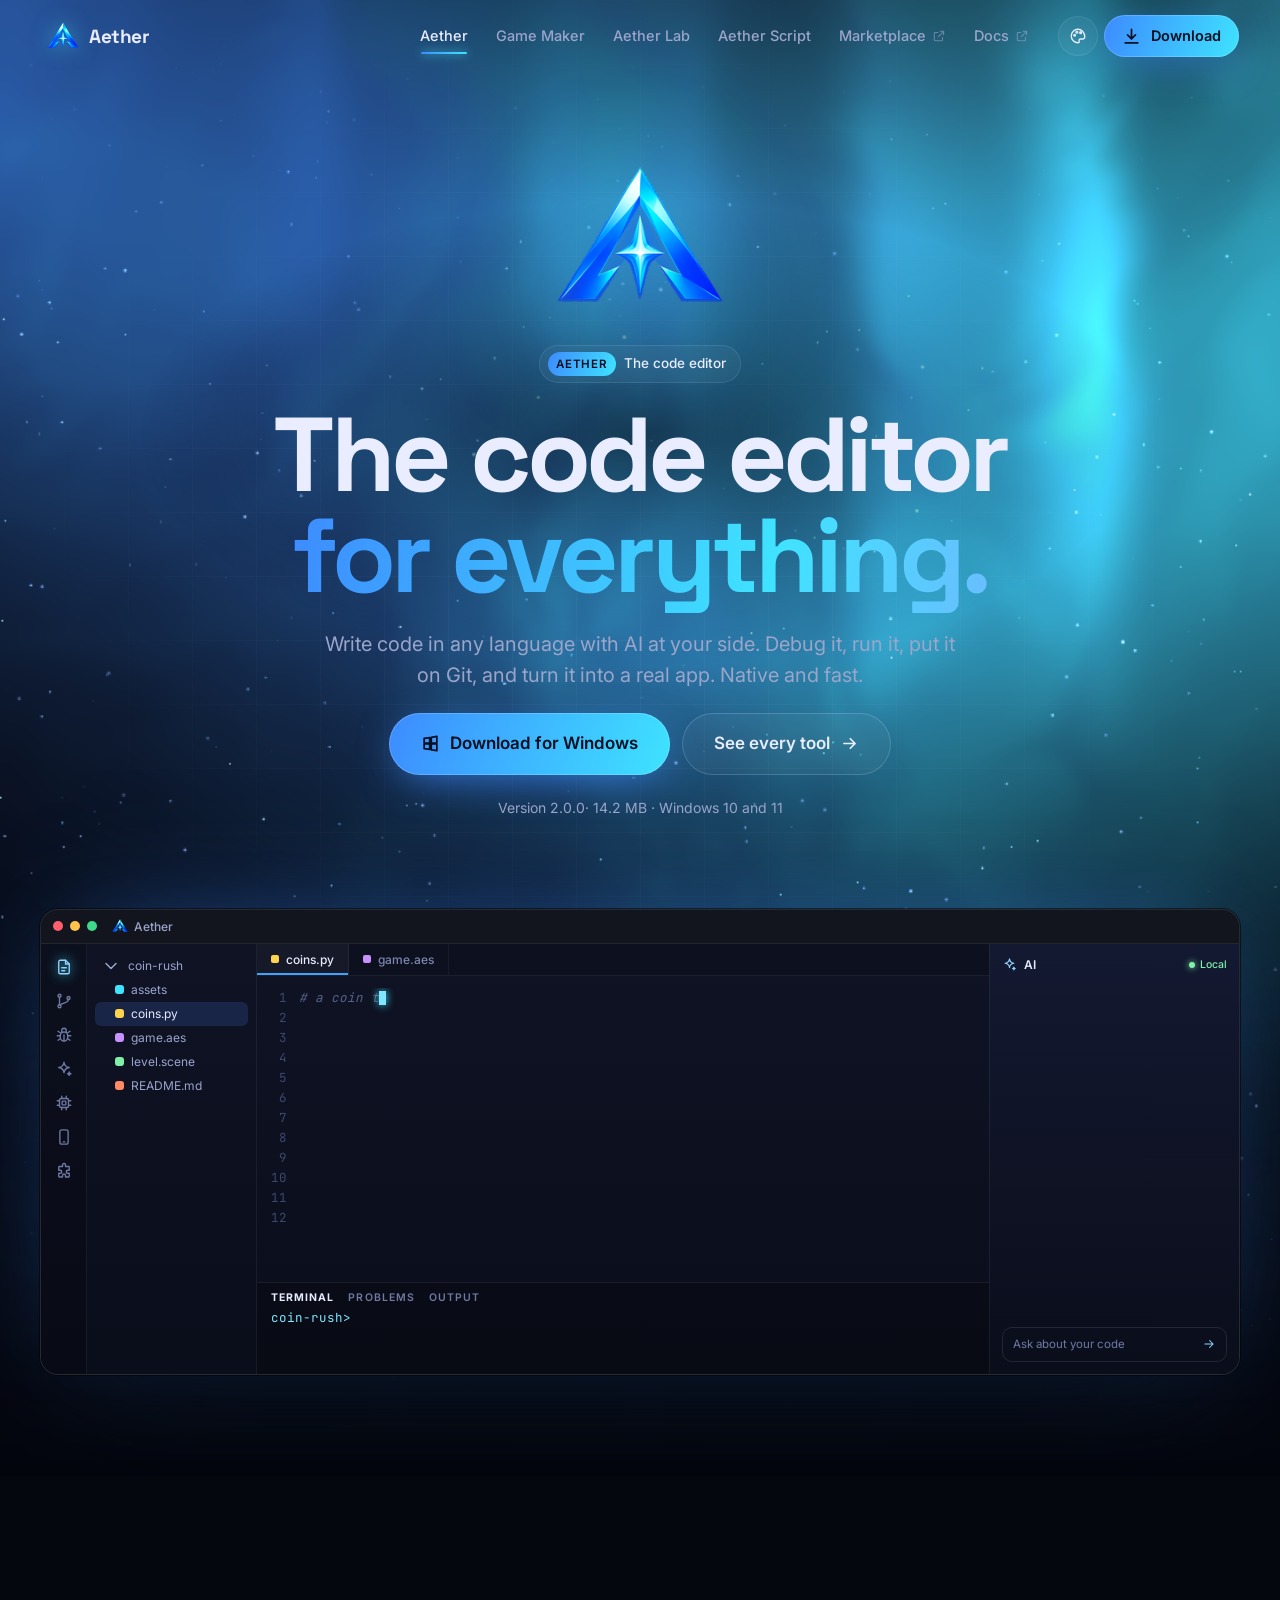
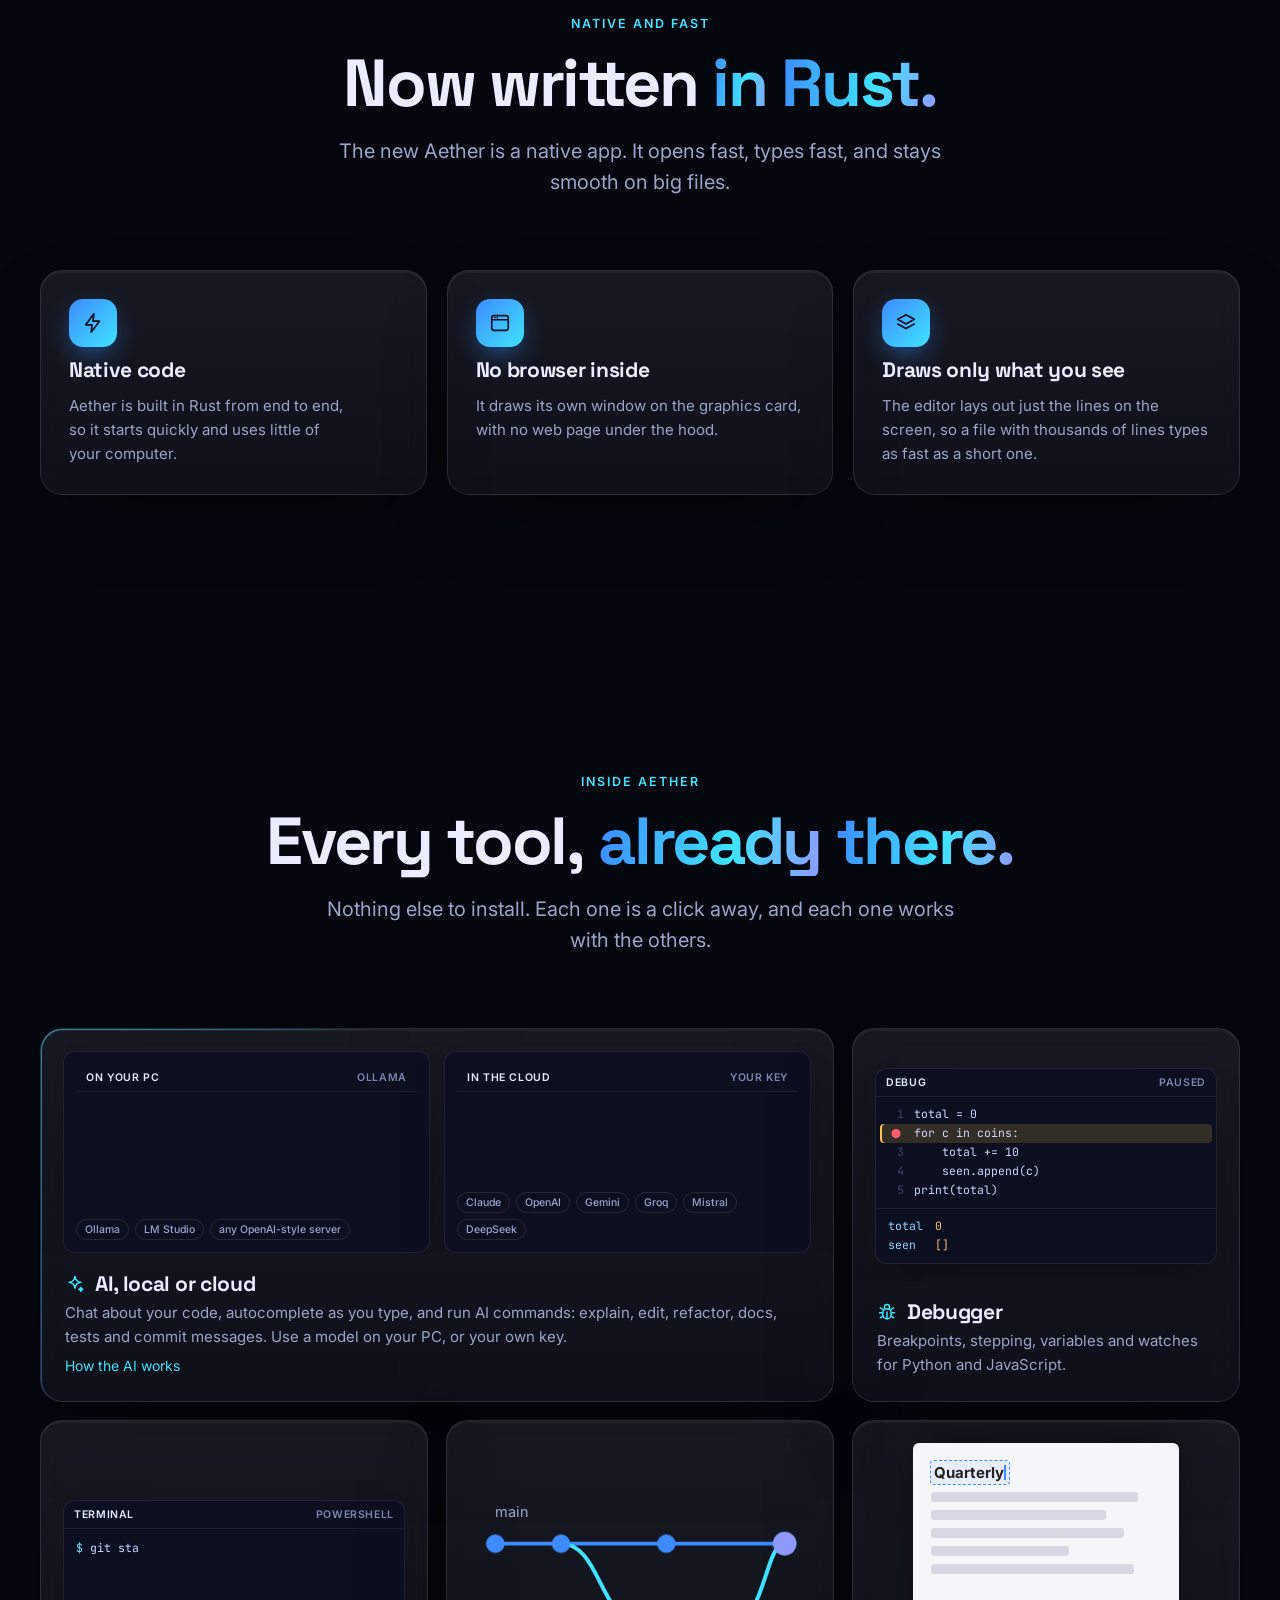
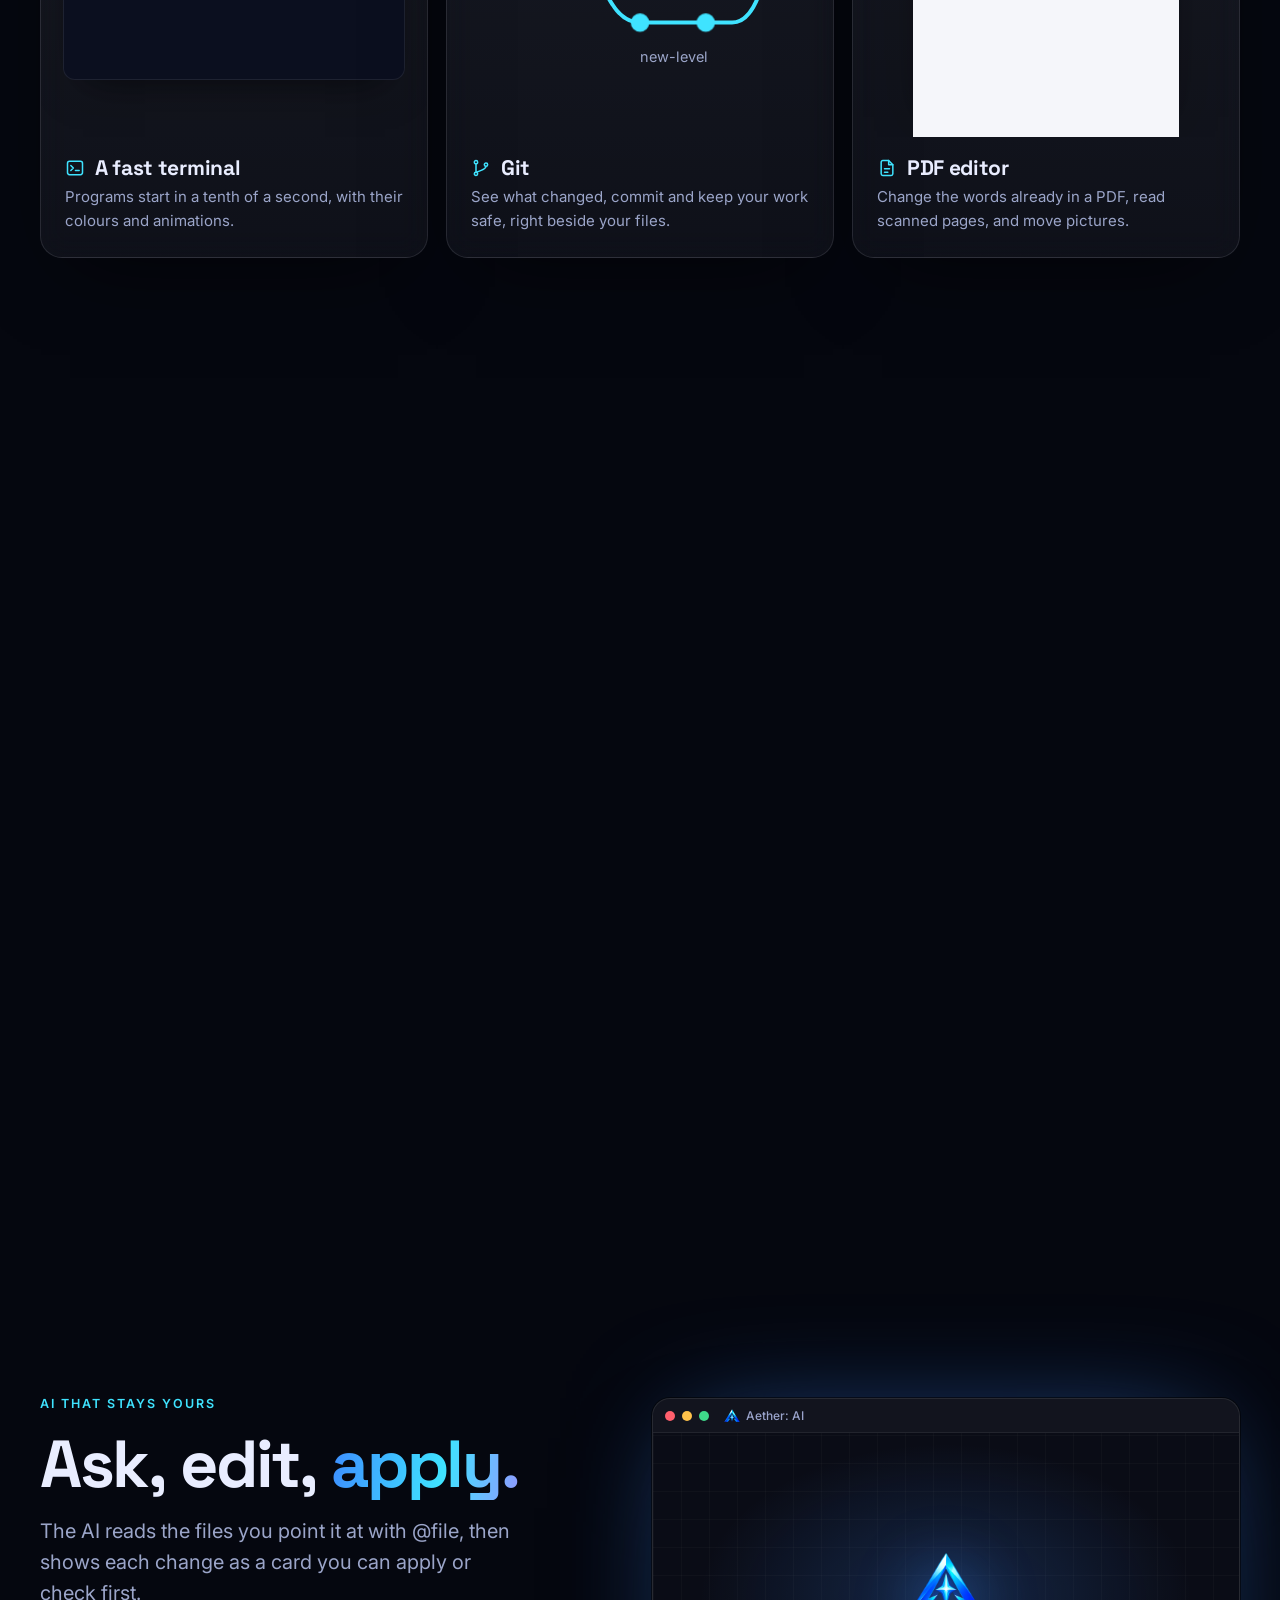
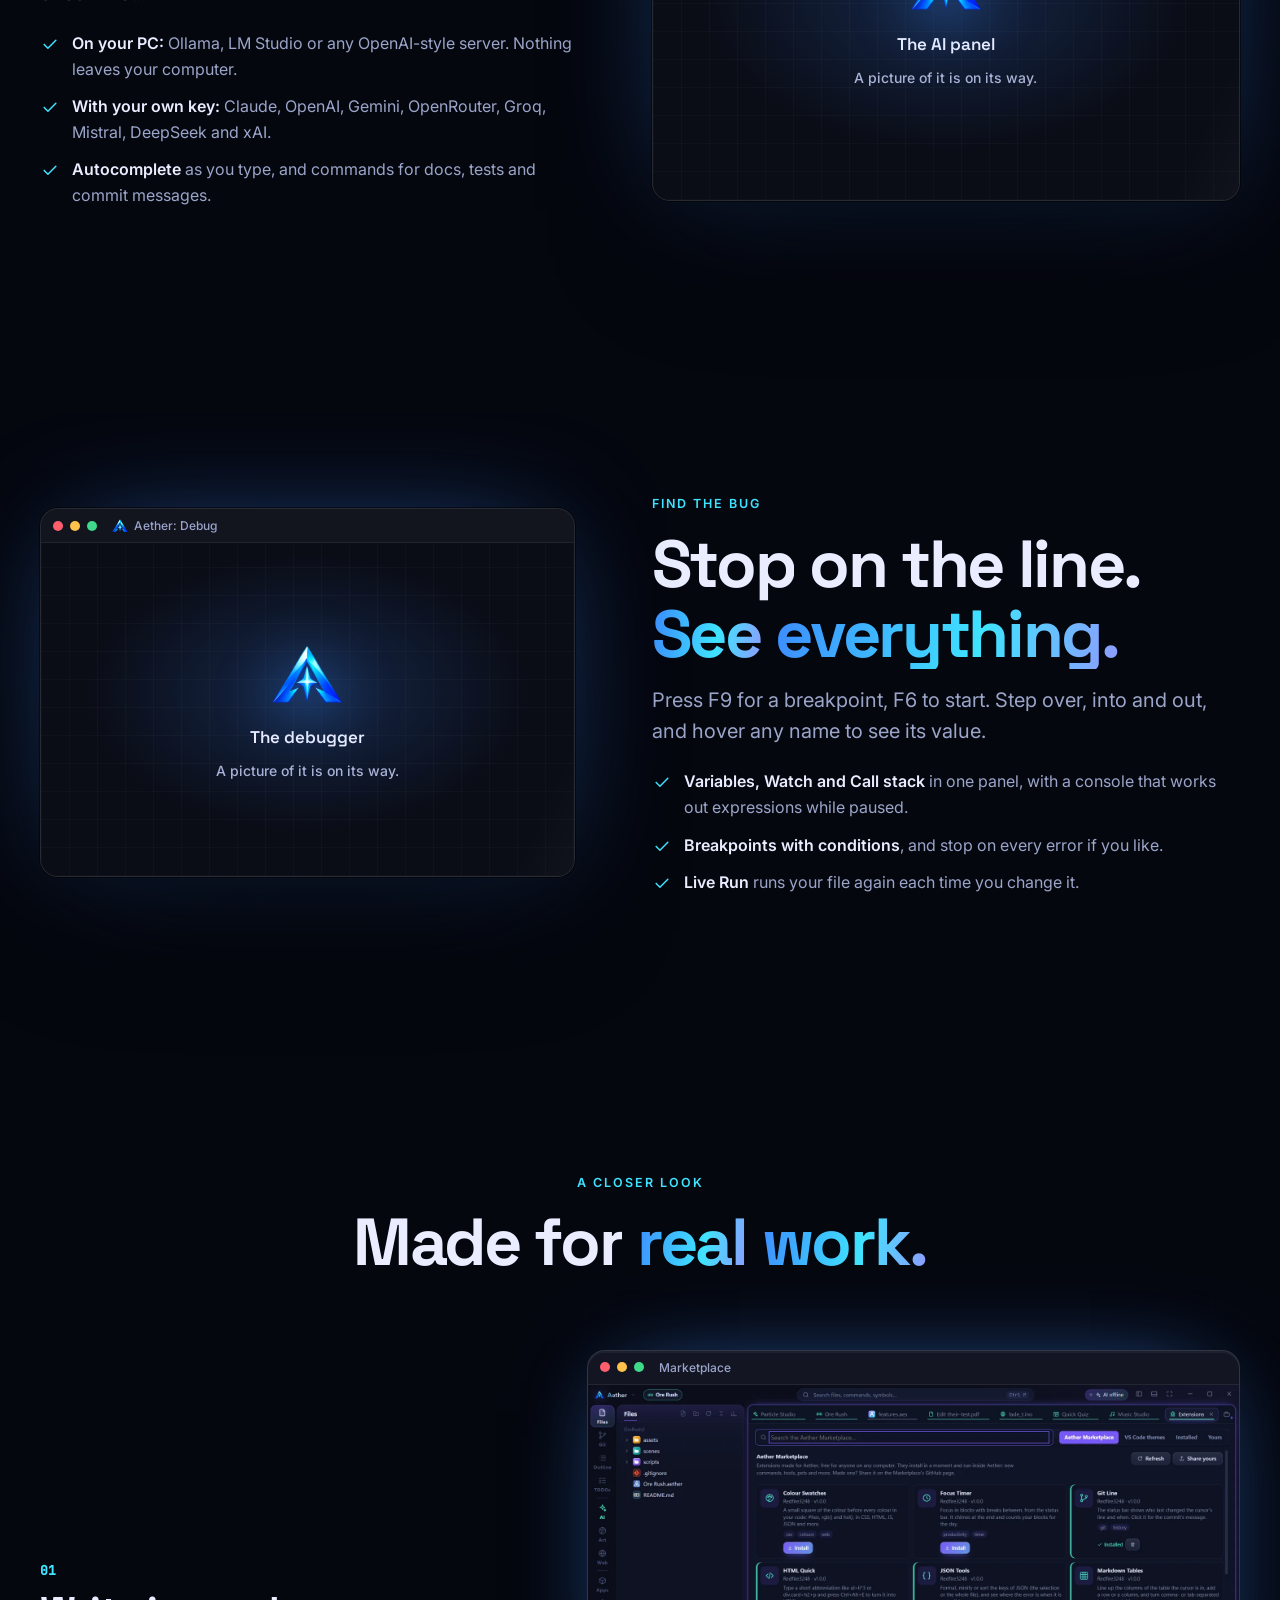
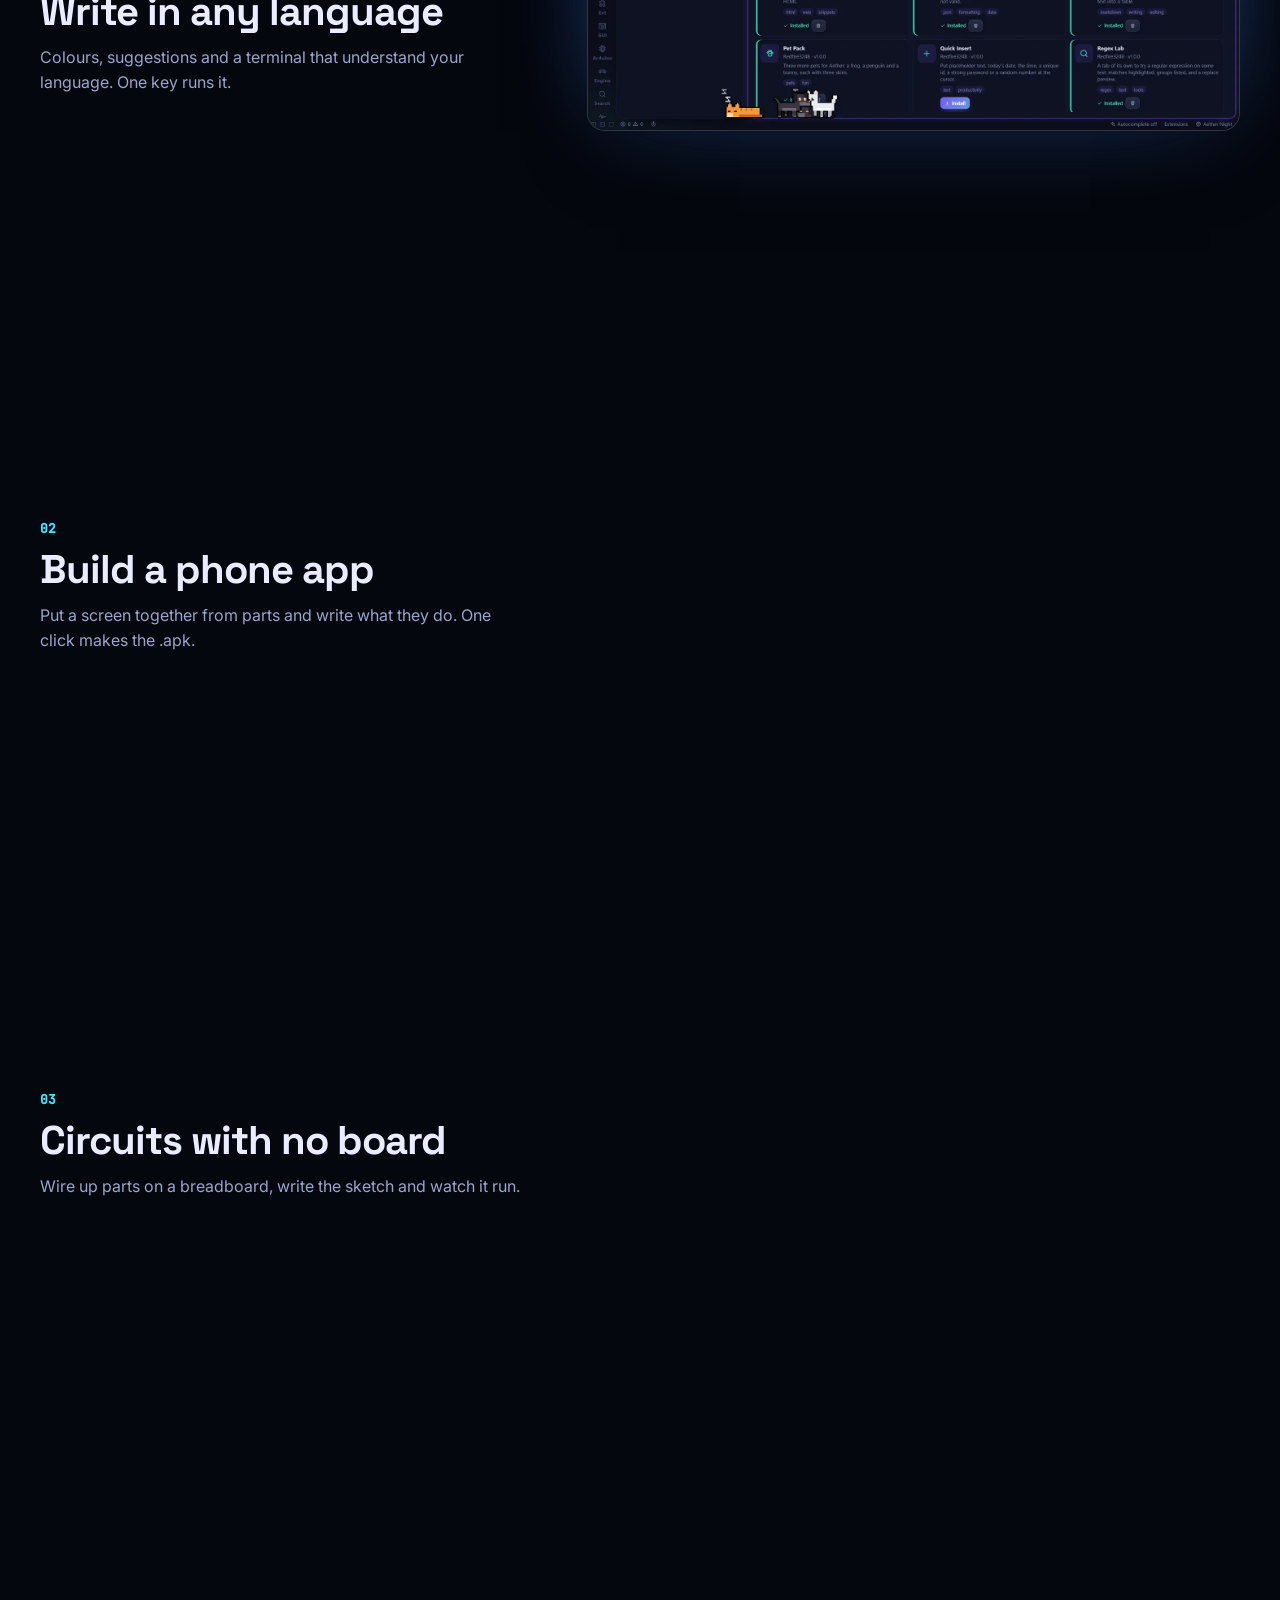
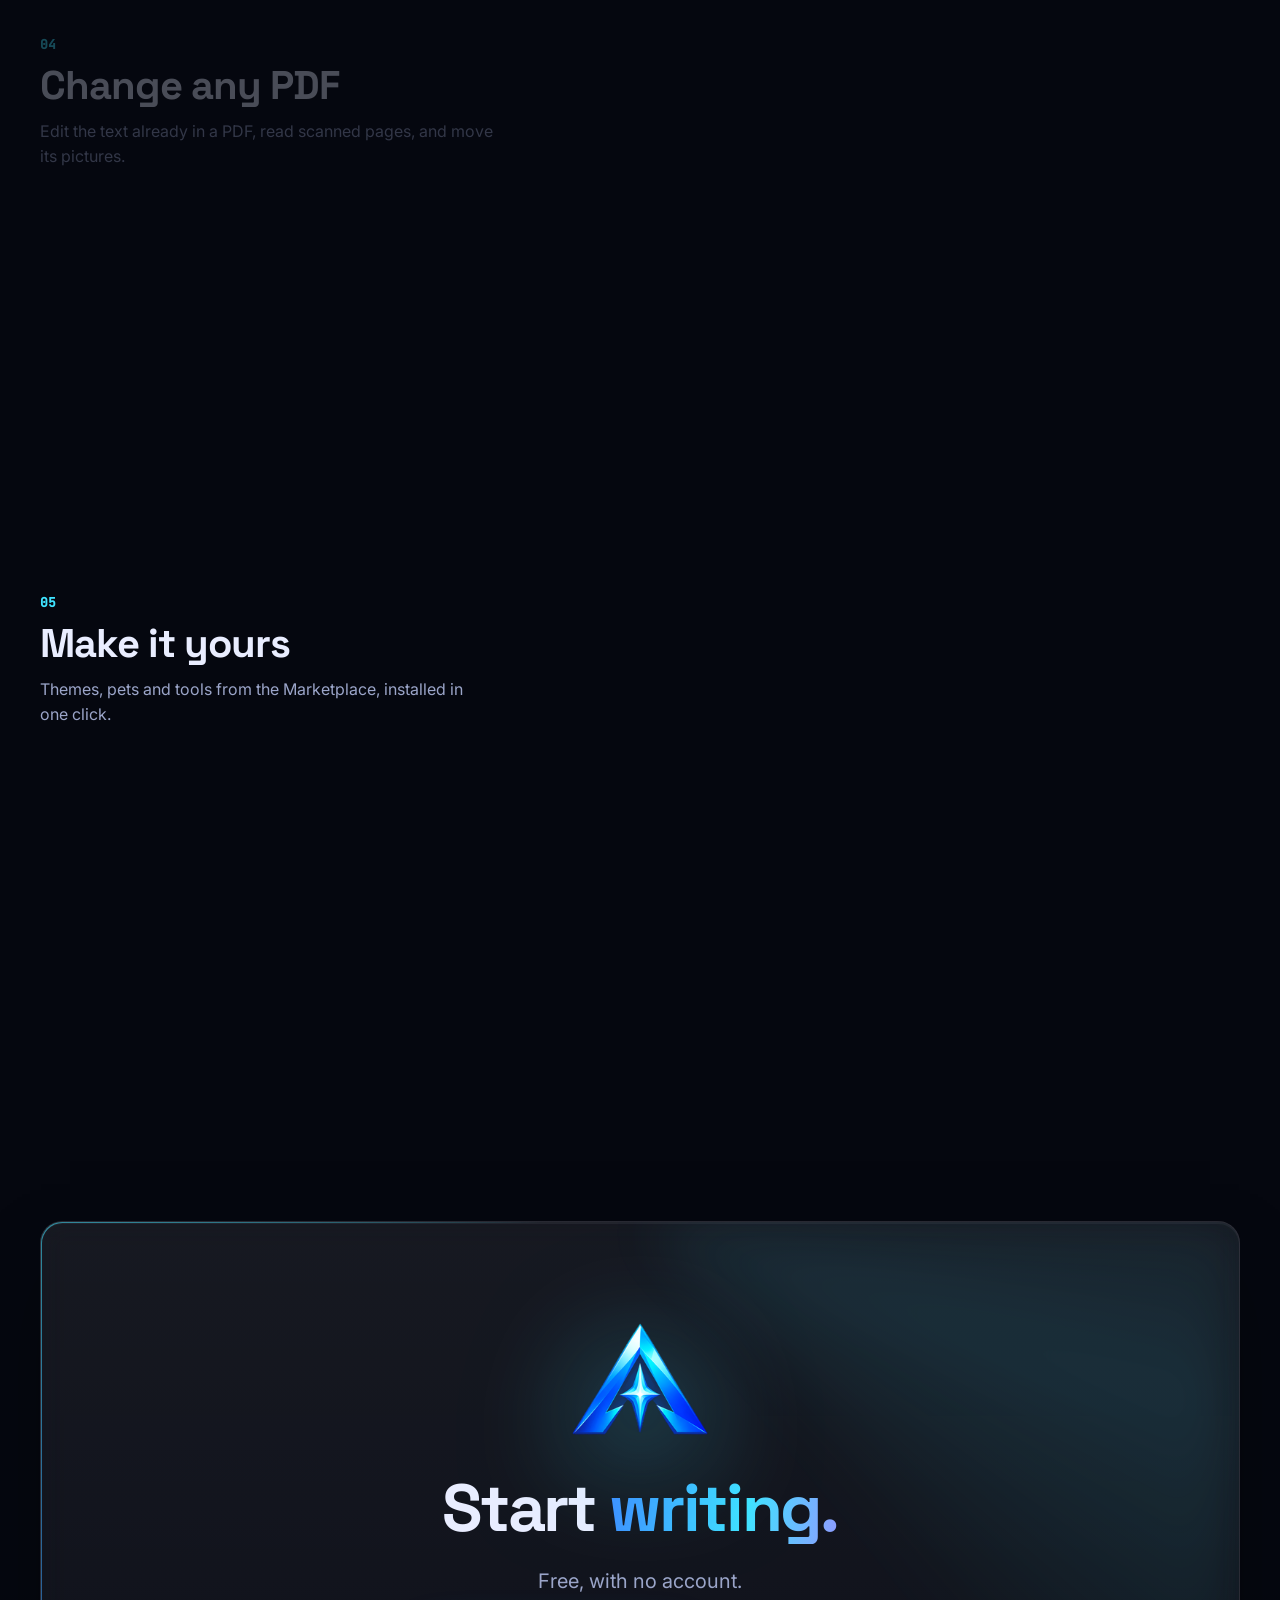
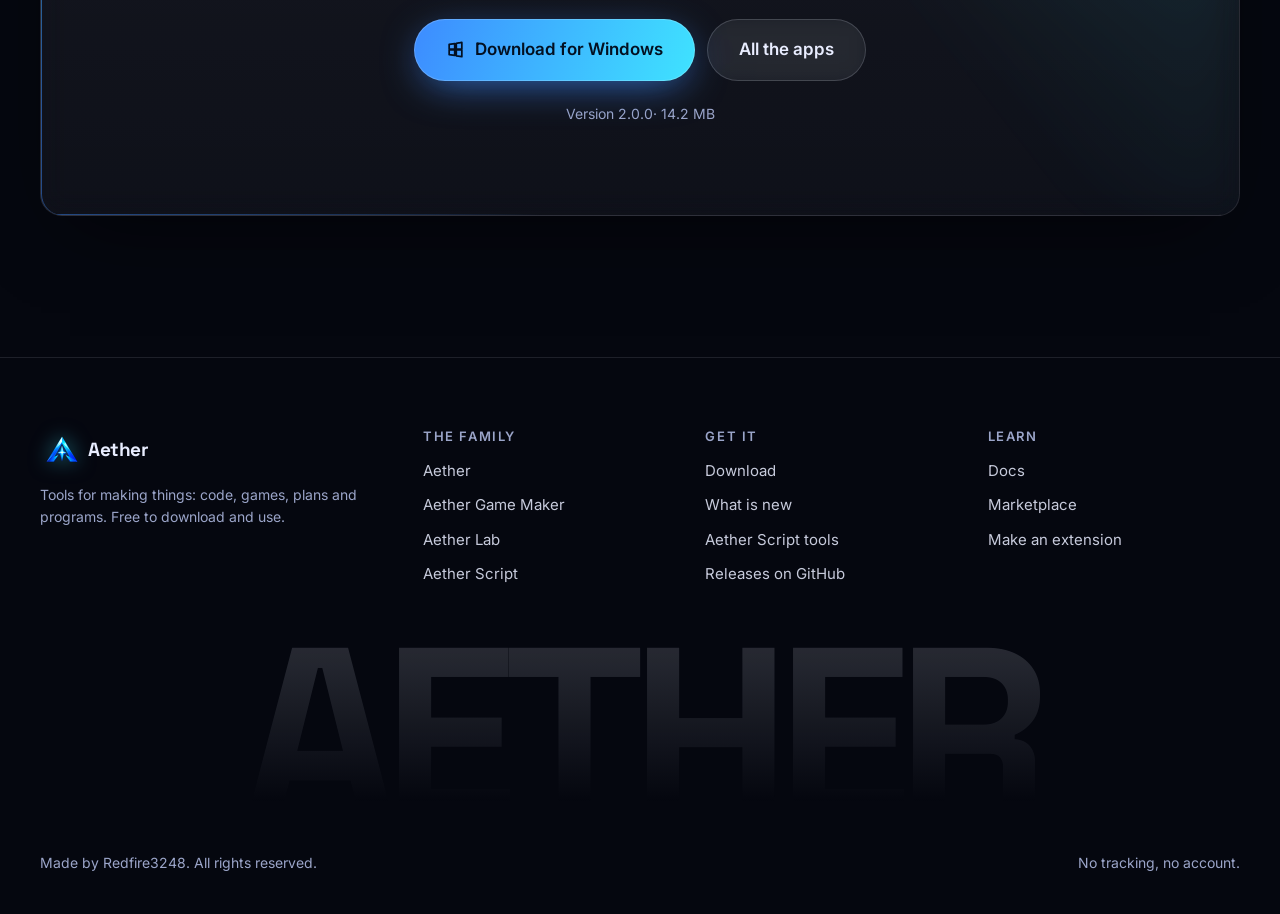
==== aether.html @ a6a1ffd0 "New site: one home for the Aether apps, with an installer for each - Pages for Aether, Aether Game M" ====
<!doctype html>
<html lang="en">
<head>
  <meta charset="utf-8">
  <meta name="viewport" content="width=device-width, initial-scale=1">
  <title>Aether: the code editor for everything</title>
  <meta name="description" content="Aether is a fast code editor with AI (local and cloud), a debugger, a terminal, Git, a PDF editor, Arduino with a simulator, and apps you can make into .exe and .apk files.">
  <meta name="theme-color" content="#05070f">
  <meta property="og:title" content="Aether: the code editor for everything">
  <meta property="og:description" content="Aether is a fast code editor with AI (local and cloud), a debugger, a terminal, Git, a PDF editor, Arduino with a simulator, and apps you can make into .exe and .apk files.">
  <meta property="og:image" content="assets/logo.png">
  <link rel="icon" href="assets/logo-64.png" type="image/png">
  <link rel="apple-touch-icon" href="assets/logo-192.png">
  <link rel="preconnect" href="https://fonts.googleapis.com">
  <link rel="preconnect" href="https://fonts.gstatic.com" crossorigin>
  <link href="https://fonts.googleapis.com/css2?family=Inter:wght@400;500;600&family=Space+Grotesk:wght@500;700&display=swap" rel="stylesheet">
  <link rel="stylesheet" href="assets/css/site.css?v=2">
  <script>try{var t=localStorage.getItem('aether-site-theme');if(t&&/Paper/.test(t))document.documentElement.dataset.mode='light'}catch(e){}</script>

</head>
<body data-page="aether">
  <a class="skip" href="#main">Skip to the page</a>
  <div class="progress" aria-hidden="true"><i></i></div>
  <div class="bg-lights" aria-hidden="true"><i></i><i></i></div>
  <div class="grain" aria-hidden="true"></div>
  <header class="nav">
    <div class="nav-in">
      <a class="brand" href="index.html" aria-label="Aether, home"><img src="assets/logo-64.png" alt="" width="32" height="32"><span>Aether</span></a>
      <nav class="nav-links" aria-label="Main"><a href="aether.html" aria-current="page">Aether</a><a href="game-maker.html">Game Maker</a><a href="lab.html">Aether Lab</a><a href="script.html">Aether Script</a><a href="https://redfire3248.github.io/aether-marketplace/marketplace.html">Marketplace<svg class="ic " aria-hidden="true"><use href="assets/icons.svg#external"/></svg></a><a href="https://redfire3248.github.io/aether-marketplace/docs.html">Docs<svg class="ic " aria-hidden="true"><use href="assets/icons.svg#external"/></svg></a></nav>
      <div class="nav-tools">
        <div class="theme-pick">
          <button class="icon-btn" id="theme-btn" type="button" aria-haspopup="true" aria-expanded="false" aria-controls="theme-menu" aria-label="Change the theme"><svg class="ic " aria-hidden="true"><use href="assets/icons.svg#palette"/></svg></button>
          <div class="theme-menu" id="theme-menu" role="group" aria-label="Themes" hidden></div>
        </div>
        <a class="btn small nav-get magnet" href="download.html"><svg class="ic " aria-hidden="true"><use href="assets/icons.svg#download"/></svg>Download</a>
        <button class="icon-btn nav-menu" id="nav-menu" type="button" aria-expanded="false" aria-controls="nav-panel" aria-label="Menu"><svg class="ic" aria-hidden="true"><use href="assets/icons.svg#menu"/></svg></button>
      </div>
    </div>
  </header>
  <div class="nav-panel" id="nav-panel" hidden><a href="aether.html" aria-current="page"><img src="assets/logo-64.png" alt="" width="26" height="26">Aether</a><a href="game-maker.html"><img src="assets/game-maker-logo-64.png" alt="" width="26" height="26">Game Maker</a><a href="lab.html"><img src="assets/lab-logo-64.png" alt="" width="26" height="26">Aether Lab</a><a href="script.html"><img src="img/aether-script.png" alt="" width="26" height="26">Aether Script</a><a href="https://redfire3248.github.io/aether-marketplace/marketplace.html"><svg class="ic " aria-hidden="true"><use href="assets/icons.svg#bag"/></svg>Marketplace</a><a href="https://redfire3248.github.io/aether-marketplace/docs.html"><svg class="ic " aria-hidden="true"><use href="assets/icons.svg#book"/></svg>Docs</a><a class="btn" href="download.html"><svg class="ic " aria-hidden="true"><use href="assets/icons.svg#download"/></svg>Download Aether</a></div>
  <main id="main">
    <section class="hero" aria-labelledby="hero-h">
      <div class="hero-fallback" aria-hidden="true"></div>
      <canvas class="hero-gl" aria-hidden="true"></canvas>
      <div class="hero-grid" aria-hidden="true"></div>
      <div class="wrap p-hero">
        <img class="hero-logo rise" src="assets/logo-192.png" alt="" width="170" height="170">
        <p class="chip-tag rise" style="--d:1"><b>Aether</b><span>The code editor</span></p>
        <h1 class="display rise" style="--d:2" id="hero-h">The code editor <span class="grad">for everything.</span></h1>
        <p class="lead rise" style="--d:3">Write code in any language with AI at your side. Debug it, run it, put it on Git, and turn it into a real app. Native and fast.</p>
        <div class="cta center rise" style="--d:4">
          <a class="btn big magnet dl-main" href="https://github.com/Redfire3248/aether-download/releases/latest/download/Aether-Setup.exe"><svg class="ic dl-ic" aria-hidden="true"><use href="assets/icons.svg#windows"/></svg><span class="dl-label">Download for Windows</span></a>
          <a class="btn big ghost" href="#tools">See every tool<svg class="ic ic-arrow" aria-hidden="true"><use href="assets/icons.svg#arrow"/></svg></a>
        </div>
        <p class="meta rise" style="--d:5"><span class="dl-version">Version 2.0</span><span class="dl-size"></span>&nbsp;·&nbsp;<span class="dl-os">Windows 10 and 11</span></p>
      </div>
      <div class="wrap showcase rise" style="--d:6">
        <figure class="device" data-fallback="editor">
          <div class="mk-bar"><i></i><i></i><i></i><b><img src="assets/logo-64.png" alt="">Aether</b></div>
          <div class="device-view"><img src="assets/shots/aether.webp" alt="Aether's code editor with a project open" decoding="async"><div class="device-empty"><img src="assets/logo-192.png" alt=""><b>Aether</b><span>A picture of the app is on its way.</span></div></div>
        </figure>
      </div>
    </section>

    <section class="sec" aria-labelledby="fast-h">
      <div class="wrap">
        <header class="sec-head center">
          <p class="eyebrow" data-r>Native and fast</p>
          <h2 class="h2 split" id="fast-h">Now written <span class="g">in Rust.</span></h2>
          <p class="lead" data-r>The new Aether is a native app. It opens fast, types fast, and stays smooth on big files.</p>
        </header>
        <div class="points">
          <article class="point card" data-r><span class="pi"><svg class="ic" aria-hidden="true"><use href="assets/icons.svg#zap"/></svg></span><h3>Native code</h3><p>Aether is built in Rust from end to end, so it starts quickly and uses little of your computer.</p></article>
          <article class="point card" data-r style="--i:1"><span class="pi"><svg class="ic" aria-hidden="true"><use href="assets/icons.svg#window"/></svg></span><h3>No browser inside</h3><p>It draws its own window on the graphics card, with no web page under the hood.</p></article>
          <article class="point card" data-r style="--i:2"><span class="pi"><svg class="ic" aria-hidden="true"><use href="assets/icons.svg#layers"/></svg></span><h3>Draws only what you see</h3><p>The editor lays out just the lines on the screen, so a file with thousands of lines types as fast as a short one.</p></article>
        </div>
      </div>
    </section>

    <section class="sec" id="tools" aria-labelledby="tools-h">
      <div class="wrap">
        <header class="sec-head center">
          <p class="eyebrow" data-r>Inside Aether</p>
          <h2 class="h2 split" id="tools-h">Every tool, <span class="g">already there.</span></h2>
          <p class="lead" data-r>Nothing else to install. Each one is a click away, and each one works with the others.</p>
        </header>
        <div class="bento">
          <article class="tile card glow w4" data-r>
            <div class="tile-art">
              <div class="ai-demo" data-ai-demo aria-hidden="true">
                <div class="mini ai-col"><div class="mini-h"><b>On your PC</b><span class="sp">Ollama</span></div><div class="bub me">Explain this function</div><div class="bub ai">It adds 10 points for each coin and returns the total.</div><div class="ai-models"><span>Ollama</span><span>LM Studio</span><span>any OpenAI-style server</span></div></div>
                <div class="mini ai-col"><div class="mini-h"><b>In the cloud</b><span class="sp">your key</span></div><div class="bub me">Write a test for it</div><div class="bub ai">Made test_coins.py. Apply the change?</div><div class="ai-models"><span>Claude</span><span>OpenAI</span><span>Gemini</span><span>Groq</span><span>Mistral</span><span>DeepSeek</span></div></div>
              </div>
            </div>
            <div class="tile-words"><h3><svg class="ic" aria-hidden="true"><use href="assets/icons.svg#spark"/></svg>AI, local or cloud</h3><p>Chat about your code, autocomplete as you type, and run AI commands: explain, edit, refactor, docs, tests and commit messages. Use a model on your PC, or your own key.</p><a class="link" href="https://redfire3248.github.io/aether-marketplace/docs.html#ai">How the AI works</a></div>
          </article>
          <article class="tile card w2" data-r style="--i:1">
            <div class="tile-art">
              <div class="mini dbg" data-dbg aria-hidden="true">
                <div class="mini-h"><b>Debug</b><span class="sp">paused</span></div>
                <div class="mini-b" style="padding:8px 4px">
                  <div class="l"><u>1</u>total = 0</div><div class="l bp"><u>2</u>for c in coins:</div><div class="l"><u>3</u>    total += 10</div><div class="l"><u>4</u>    seen.append(c)</div><div class="l"><u>5</u>print(total)</div>
                </div>
                <div class="dbg-vars"><span>total</span><b>0</b><span>seen</span><b>[]</b></div>
              </div>
            </div>
            <div class="tile-words"><h3><svg class="ic" aria-hidden="true"><use href="assets/icons.svg#bug"/></svg>Debugger</h3><p>Breakpoints, stepping, variables and watches for Python and JavaScript.</p></div>
          </article>
          <article class="tile card w2" data-r>
            <div class="tile-art"><div class="mini" aria-hidden="true"><div class="mini-h"><b>Terminal</b><span class="sp">PowerShell</span></div><div class="mini-b term" data-term style="height:150px"></div></div></div>
            <div class="tile-words"><h3><svg class="ic" aria-hidden="true"><use href="assets/icons.svg#terminal"/></svg>A fast terminal</h3><p>Programs start in a tenth of a second, with their colours and animations.</p></div>
          </article>
          <article class="tile card w2" data-r style="--i:1">
            <div class="tile-art">
              <svg class="git-svg" viewBox="0 0 260 150" aria-hidden="true">
                <path class="draw" d="M20 40 H240" stroke="var(--a1)" style="--dl:0s"/>
                <path class="draw" d="M70 40 C100 40 100 100 130 100 H200 C225 100 225 40 240 40" stroke="var(--a2)" style="--dl:.5s"/>
                <circle class="pop" cx="20" cy="40" r="7" fill="var(--a1)" style="--dl:.1s"/><circle class="pop" cx="70" cy="40" r="7" fill="var(--a1)" style="--dl:.3s"/><circle class="pop" cx="150" cy="40" r="7" fill="var(--a1)" style="--dl:.7s"/>
                <circle class="pop" cx="130" cy="100" r="7" fill="var(--a2)" style="--dl:.9s"/><circle class="pop" cx="180" cy="100" r="7" fill="var(--a2)" style="--dl:1.1s"/><circle class="pop" cx="240" cy="40" r="9" fill="var(--a3)" style="--dl:1.6s"/>
                <text x="20" y="20" fill="var(--muted)" font-size="11" font-family="Inter, sans-serif">main</text><text x="130" y="130" fill="var(--muted)" font-size="11" font-family="Inter, sans-serif">new-level</text>
              </svg>
            </div>
            <div class="tile-words"><h3><svg class="ic" aria-hidden="true"><use href="assets/icons.svg#git"/></svg>Git</h3><p>See what changed, commit and keep your work safe, right beside your files.</p></div>
          </article>
          <article class="tile card w2" data-r style="--i:2">
            <div class="tile-art" style="padding-bottom:0;align-items:end">
              <div class="pdf-page" aria-hidden="true"><p class="pt"><span class="pdf-edit" data-pdf>Quarterly report</span></p><span class="ph" style="width:90%"></span><span class="ph" style="width:76%"></span><span class="ph" style="width:84%"></span><span class="ph" style="width:60%"></span><span class="ph" style="width:88%"></span></div>
            </div>
            <div class="tile-words"><h3><svg class="ic" aria-hidden="true"><use href="assets/icons.svg#pdf"/></svg>PDF editor</h3><p>Change the words already in a PDF, read scanned pages, and move pictures.</p></div>
          </article>
          <article class="tile card glow w4" data-r>
            <div class="tile-art">
              <span class="sim-chip" aria-hidden="true">Simulating</span>
              <svg class="circuit" viewBox="0 0 420 170" aria-hidden="true">
                <defs><radialGradient id="ledglow"><stop offset="0" stop-color="#ff3b4f" stop-opacity=".7"/><stop offset="1" stop-color="#ff3b4f" stop-opacity="0"/></radialGradient></defs>
                <rect x="14" y="36" width="150" height="104" rx="8" class="c-board"/><rect x="32" y="56" width="40" height="24" rx="3" class="c-chip"/><rect x="92" y="96" width="56" height="30" rx="3" class="c-chip"/>
                <rect x="232" y="30" width="176" height="116" rx="6" class="c-bb"/>
                <g class="c-hole"><circle cx="250" cy="48" r="2"/><circle cx="266" cy="48" r="2"/><circle cx="282" cy="48" r="2"/><circle cx="298" cy="48" r="2"/><circle cx="314" cy="48" r="2"/><circle cx="330" cy="48" r="2"/><circle cx="346" cy="48" r="2"/><circle cx="362" cy="48" r="2"/><circle cx="378" cy="48" r="2"/><circle cx="394" cy="48" r="2"/><circle cx="250" cy="128" r="2"/><circle cx="266" cy="128" r="2"/><circle cx="282" cy="128" r="2"/><circle cx="298" cy="128" r="2"/><circle cx="314" cy="128" r="2"/><circle cx="330" cy="128" r="2"/><circle cx="346" cy="128" r="2"/><circle cx="362" cy="128" r="2"/><circle cx="378" cy="128" r="2"/><circle cx="394" cy="128" r="2"/></g>
                <path d="M164 60 H200 V70 H282" class="c-wire"/><path d="M164 60 H200 V70 H282" class="flow"/>
                <path d="M164 118 H210 V128 H362" class="c-wire gnd"/>
                <rect x="282" y="64" width="44" height="12" rx="3" class="c-res"/><path d="M326 70 H346 V86" class="c-wire"/>
                <circle cx="346" cy="96" r="30" class="c-glow"/><circle cx="346" cy="96" r="11" class="c-led"/><path d="M346 107 V128" class="c-wire gnd"/>
              </svg>
            </div>
            <div class="tile-words"><h3><svg class="ic" aria-hidden="true"><use href="assets/icons.svg#chip"/></svg>Arduino, with a simulator</h3><p>Write sketches for an Uno, Nano, Mega or Leonardo. Build the circuit on a breadboard and press Simulate: the sketch runs with no board needed.</p><a class="link" href="https://redfire3248.github.io/aether-marketplace/docs.html#arduino">Arduino and circuits</a></div>
          </article>
          <article class="tile card w2" data-r style="--i:1">
            <div class="tile-art">
              <div class="phones" data-apps aria-hidden="true">
                <div class="phone"><span class="ph-t"></span><div class="ph-row"><i></i><b></b></div><div class="ph-row"><i></i><b></b></div><div class="ph-row"><i></i><b></b></div><div class="ph-btn"></div></div>
                <div class="app-files"><span class="app-file"><svg class="ic" aria-hidden="true"><use href="assets/icons.svg#windows"/></svg>Quiz.exe</span><span class="app-file"><svg class="ic" aria-hidden="true"><use href="assets/icons.svg#phone"/></svg>Quiz.apk</span><span class="app-file"><svg class="ic" aria-hidden="true"><use href="assets/icons.svg#globe"/></svg>Web</span></div>
              </div>
            </div>
            <div class="tile-words"><h3><svg class="ic" aria-hidden="true"><use href="assets/icons.svg#phone"/></svg>Real apps</h3><p>Make a Windows .exe or an Android .apk from your code, an Aether Script program or the App Maker.</p></div>
          </article>
          <article class="tile card w2" data-r>
            <div class="tile-art">
              <div class="bars" aria-hidden="true">
                <div class="bar-r"><span><img src="img/lang/python.svg" alt="">Python</span><span class="tr"><i style="--w:92%;--dl:.1s"></i></span><small>4,210</small></div>
                <div class="bar-r"><span><img src="img/lang/rust.svg" class="ink" alt="">Rust</span><span class="tr"><i style="--w:74%;--dl:.25s"></i></span><small>3,380</small></div>
                <div class="bar-r"><span><img src="img/lang/javascript.svg" alt="">JS</span><span class="tr"><i style="--w:48%;--dl:.4s"></i></span><small>2,190</small></div>
                <div class="bar-r"><span><img src="img/lang/aether-script.png" alt="">Aether</span><span class="tr"><i style="--w:30%;--dl:.55s"></i></span><small>1,370</small></div>
                <div class="bar-r"><span><img src="img/lang/html5.svg" alt="">HTML</span><span class="tr"><i style="--w:16%;--dl:.7s"></i></span><small>720</small></div>
              </div>
            </div>
            <div class="tile-words"><h3><svg class="ic" aria-hidden="true"><use href="assets/icons.svg#chart"/></svg>Code stats</h3><p>How many lines your folder holds, per language, with the biggest files and milestones.</p></div>
          </article>
          <article class="tile card w2" data-r style="--i:1">
            <div class="tile-art">
              <div class="ext-grid" aria-hidden="true">
                <span class="ext"><i style="background:linear-gradient(135deg,#7859f7,#3ff3c8)"><svg class="ic"><use href="assets/icons.svg#palette"/></svg></i>Theme packs</span>
                <span class="ext"><i style="background:linear-gradient(135deg,#ff7eb6,#ffb38a)"><svg class="ic"><use href="assets/icons.svg#paw"/></svg></i>Pet skins</span>
                <span class="ext"><i style="background:linear-gradient(135deg,#3d8bff,#3fe3ff)"><svg class="ic"><use href="assets/icons.svg#code"/></svg></i>JSON Tools</span>
                <span class="ext"><i style="background:linear-gradient(135deg,#22c55e,#a7f070)"><svg class="ic"><use href="assets/icons.svg#zap"/></svg></i>Focus Timer</span>
                <span class="ext"><i style="background:linear-gradient(135deg,#f59e0b,#ef4444)"><svg class="ic"><use href="assets/icons.svg#git"/></svg></i>Git Line</span>
                <span class="ext"><i style="background:linear-gradient(135deg,#8b5cf6,#e24fd0)"><svg class="ic"><use href="assets/icons.svg#puzzle"/></svg></i>Your own</span>
              </div>
            </div>
            <div class="tile-words"><h3><svg class="ic" aria-hidden="true"><use href="assets/icons.svg#puzzle"/></svg>Extensions</h3><p>Free extensions from the Marketplace, VS Code themes and snippets, or your own in a few lines.</p></div>
          </article>
          <article class="tile card w2" data-r style="--i:2">
            <div class="tile-art" style="overflow:hidden"><div class="pets-row walk" aria-hidden="true"><i class="pet cat"></i><i class="pet fox"></i><i class="pet dog"></i></div></div>
            <div class="tile-words"><h3><svg class="ic" aria-hidden="true"><use href="assets/icons.svg#paw"/></svg>Pets that visit</h3><p>Cats, dogs and foxes wander across your window. Pet them, carry them, or throw them.</p></div>
          </article>
        </div>
      </div>
    </section>

    <section class="sec" aria-labelledby="ai-h">
      <div class="wrap row">
        <div>
          <p class="eyebrow" data-r>AI that stays yours</p>
          <h2 class="h2 split" id="ai-h">Ask, edit, <span class="g">apply.</span></h2>
          <p class="lead" data-r>The AI reads the files you point it at with @file, then shows each change as a card you can apply or check first.</p>
          <ul class="list" data-r>
            <li><svg class="ic" aria-hidden="true"><use href="assets/icons.svg#check"/></svg><span><b>On your PC:</b> Ollama, LM Studio or any OpenAI-style server. Nothing leaves your computer.</span></li>
            <li><svg class="ic" aria-hidden="true"><use href="assets/icons.svg#check"/></svg><span><b>With your own key:</b> Claude, OpenAI, Gemini, OpenRouter, Groq, Mistral, DeepSeek and xAI.</span></li>
            <li><svg class="ic" aria-hidden="true"><use href="assets/icons.svg#check"/></svg><span><b>Autocomplete</b> as you type, and commands for docs, tests and commit messages.</span></li>
          </ul>
        </div>
        <figure class="device float-y" data-r>
          <div class="mk-bar"><i></i><i></i><i></i><b><img src="assets/logo-64.png" alt="">Aether: AI</b></div>
          <div class="device-view"><img src="assets/shots/aether-ai.webp" alt="Aether's AI panel beside the code" loading="lazy" decoding="async"><div class="device-empty"><img src="assets/logo-192.png" alt=""><b>The AI panel</b><span>A picture of it is on its way.</span></div></div>
        </figure>
      </div>
    </section>

    <section class="sec" aria-labelledby="dbg-h">
      <div class="wrap row flip">
        <div>
          <p class="eyebrow" data-r>Find the bug</p>
          <h2 class="h2 split" id="dbg-h">Stop on the line. <span class="g">See everything.</span></h2>
          <p class="lead" data-r>Press F9 for a breakpoint, F6 to start. Step over, into and out, and hover any name to see its value.</p>
          <ul class="list" data-r>
            <li><svg class="ic" aria-hidden="true"><use href="assets/icons.svg#check"/></svg><span><b>Variables, Watch and Call stack</b> in one panel, with a console that works out expressions while paused.</span></li>
            <li><svg class="ic" aria-hidden="true"><use href="assets/icons.svg#check"/></svg><span><b>Breakpoints with conditions</b>, and stop on every error if you like.</span></li>
            <li><svg class="ic" aria-hidden="true"><use href="assets/icons.svg#check"/></svg><span><b>Live Run</b> runs your file again each time you change it.</span></li>
          </ul>
        </div>
        <figure class="device float-y" data-r>
          <div class="mk-bar"><i></i><i></i><i></i><b><img src="assets/logo-64.png" alt="">Aether: Debug</b></div>
          <div class="device-view"><img src="assets/shots/aether-debug.webp" alt="Aether's debugger paused on a line" loading="lazy" decoding="async"><div class="device-empty"><img src="assets/logo-192.png" alt=""><b>The debugger</b><span>A picture of it is on its way.</span></div></div>
        </figure>
      </div>
    </section>

    <section class="sec" id="tour" aria-labelledby="tour-h">
      <div class="wrap">
        <header class="sec-head center">
          <p class="eyebrow" data-r>A closer look</p>
          <h2 class="h2 split" id="tour-h">Made for <span class="g">real work.</span></h2>
        </header>
        <div class="tour">
          <div class="tour-steps">
            <article class="tstep on" data-name="Code"><span class="no">01</span><h3>Write in any language</h3><p>Colours, suggestions and a terminal that understand your language. One key runs it.</p><img src="img/code.webp" alt="A program open in Aether's code editor" width="1600" height="850" loading="lazy"></article>
            <article class="tstep" data-name="App Maker"><span class="no">02</span><h3>Build a phone app</h3><p>Put a screen together from parts and write what they do. One click makes the .apk.</p><img src="img/apps.webp" alt="A quiz app running in the App Maker" width="1600" height="850" loading="lazy"></article>
            <article class="tstep" data-name="Arduino"><span class="no">03</span><h3>Circuits with no board</h3><p>Wire up parts on a breadboard, write the sketch and watch it run.</p><img src="img/arduino.webp" alt="An LED circuit being simulated beside its code" width="1600" height="850" loading="lazy"></article>
            <article class="tstep" data-name="PDF"><span class="no">04</span><h3>Change any PDF</h3><p>Edit the text already in a PDF, read scanned pages, and move its pictures.</p><img src="img/pdf.webp" alt="A PDF open in Aether's PDF editor" width="1600" height="850" loading="lazy"></article>
            <article class="tstep" data-name="Marketplace"><span class="no">05</span><h3>Make it yours</h3><p>Themes, pets and tools from the Marketplace, installed in one click.</p><img src="img/market.webp" alt="The Aether Marketplace inside Aether" width="1600" height="850" loading="lazy"></article>
          </div>
          <div class="tour-pin" aria-hidden="true">
            <div class="frame">
              <div class="mk-bar"><i></i><i></i><i></i><b class="tour-name">Code</b></div>
              <div class="frame-view"><img class="on" src="img/code.webp" alt=""><img src="img/apps.webp" alt="" loading="lazy"><img src="img/arduino.webp" alt="" loading="lazy"><img src="img/pdf.webp" alt="" loading="lazy"><img src="img/market.webp" alt="" loading="lazy"></div>
            </div>
          </div>
        </div>
      </div>
    </section>

    <section class="sec final" aria-labelledby="go-h">
      <div class="wrap">
        <div class="final-card card glow" data-r>
          <div class="rays" aria-hidden="true"></div>
          <img class="big-logo" src="assets/logo-192.png" alt="" width="140" height="140">
          <h2 class="h2 split" id="go-h">Start <span class="g">writing.</span></h2>
          <p class="lead">Free, with no account.</p>
          <div class="cta center">
            <a class="btn big magnet dl-main" href="https://github.com/Redfire3248/aether-download/releases/latest/download/Aether-Setup.exe"><svg class="ic dl-ic" aria-hidden="true"><use href="assets/icons.svg#windows"/></svg><span class="dl-label">Download for Windows</span></a>
            <a class="btn big ghost" href="download.html#apps">All the apps</a>
          </div>
          <p class="meta" style="justify-content:center"><span class="dl-version">Version 2.0</span><span class="dl-size"></span></p>
        </div>
      </div>
    </section>
  </main>

  <footer class="foot">
    <div class="wrap">
      <div class="foot-grid">
        <div>
          <a class="brand" href="index.html"><img src="assets/logo-64.png" alt="" width="32" height="32"><span>Aether</span></a>
          <p class="small">Tools for making things: code, games, plans and programs. Free to download and use.</p>
        </div>
        <div><h4>The family</h4><ul><li><a href="aether.html">Aether</a></li><li><a href="game-maker.html">Aether Game Maker</a></li><li><a href="lab.html">Aether Lab</a></li><li><a href="script.html">Aether Script</a></li></ul></div>
        <div><h4>Get it</h4><ul><li><a href="download.html">Download</a></li><li><a href="download.html#new">What is new</a></li><li><a href="script.html#aether-script">Aether Script tools</a></li><li><a href="https://github.com/Redfire3248/aether-download/releases">Releases on GitHub</a></li></ul></div>
        <div><h4>Learn</h4><ul><li><a href="https://redfire3248.github.io/aether-marketplace/docs.html">Docs</a></li><li><a href="https://redfire3248.github.io/aether-marketplace/marketplace.html">Marketplace</a></li><li><a href="https://github.com/Redfire3248/aether-marketplace">Make an extension</a></li></ul></div>
      </div>
      <p class="foot-word" aria-hidden="true">AETHER</p>
      <div class="foot-bottom small"><span>Made by Redfire3248. All rights reserved.</span><span>No tracking, no account.</span></div>
    </div>
  </footer>

  <script src="assets/js/site.js?v=2" defer></script>
  <script src="assets/js/aurora.js?v=2" defer></script>
</body>
</html>
---- assets/css/site.css ----
/* Aether's website: one design for every page of the Aether family.
   Colours come from the theme (set by site.js); each product keeps its own two brand colours. */

@font-face { font-family: 'JB Mono'; src: url(../../fonts/jetbrains-mono-latin-400-normal.woff2) format('woff2'); font-weight: 400; font-display: swap; }
@font-face { font-family: 'JB Mono'; src: url(../../fonts/jetbrains-mono-latin-500-normal.woff2) format('woff2'); font-weight: 500; font-display: swap; }
@font-face { font-family: 'Jersey 15'; src: url(../../fonts/jersey-15-latin-400-normal.woff2) format('woff2'); font-display: swap; }
@font-face { font-family: 'Departure Mono'; src: url(../../fonts/DepartureMono-Regular.woff2) format('woff2'); font-display: swap; }

@property --ang { syntax: '<angle>'; inherits: false; initial-value: 0deg; }
@property --bg { syntax: '<color>'; inherits: true; initial-value: #05070f; }
@property --text { syntax: '<color>'; inherits: true; initial-value: #e9edff; }

:root {
  /* the theme (site.js changes these) */
  --bg: #05070f; --text: #e9edff; --muted: #9ba5c9; --accent: #3d8bff; --accent2: #3fe3ff; --pink: #a77bff; --on-accent: #031021;
  /* the family's colours */
  --ae1: #3d8bff; --ae2: #3fe3ff; --gm1: #8b5cf6; --gm2: #e24fd0; --as1: #3a6dff; --as2: #8fd3ff; --mk1: #2fe0c0; --mk2: #8b7bff;
  /* what this page is drawn in */
  --a1: var(--accent); --a2: var(--accent2); --a3: var(--pink); --on-a: var(--on-accent);
  /* made from the theme, so light themes work too */
  --glass: color-mix(in srgb, var(--text) 4.5%, transparent);
  --glass-2: color-mix(in srgb, var(--text) 8%, transparent);
  --line: color-mix(in srgb, var(--text) 11%, transparent);
  --line-2: color-mix(in srgb, var(--text) 18%, transparent);
  --panel: color-mix(in srgb, var(--bg) 82%, var(--text) 4%);
  --shadow: 0 30px 80px -30px rgb(0 0 0 / .65), 0 2px 0 0 color-mix(in srgb, var(--text) 5%, transparent) inset;
  --r: 22px; --r-s: 14px; --r-xs: 10px; --pill: 999px;
  --font-d: 'Space Grotesk', 'Segoe UI', system-ui, sans-serif;
  --font-b: 'Inter', 'Segoe UI', system-ui, -apple-system, sans-serif;
  --font-m: 'JB Mono', ui-monospace, Consolas, monospace;
  --gut: clamp(16px, 4vw, 40px);
  --ease: cubic-bezier(.2, .8, .2, 1);
  --spring: cubic-bezier(.34, 1.56, .64, 1);
  color-scheme: dark;
}
:root[data-mode='light'] { color-scheme: light; --shadow: 0 30px 70px -34px rgb(30 40 80 / .35), 0 1px 0 0 rgb(255 255 255 / .8) inset; --glass: color-mix(in srgb, #fff 70%, transparent); --glass-2: color-mix(in srgb, #fff 85%, transparent); }
:root[data-style='pixel'] { --r: 0px; --r-s: 0px; --r-xs: 0px; --pill: 0px; --font-d: 'Jersey 15', 'Departure Mono', monospace; --font-b: 'Departure Mono', ui-monospace, monospace; }

body[data-page='aether'] { --a1: var(--ae1); --a2: var(--ae2); --a3: #8f9bff; --on-a: #031021; }
body[data-page='gm'] { --a1: #7c3aed; --a2: #d23fc8; --a3: #ff8bd8; --on-a: #ffffff; }
body[data-page='script'] { --a1: var(--as1); --a2: var(--as2); --a3: #6ef2ff; --on-a: #ffffff; }
body[data-page='lab'] { --a1: #ff3b30; --a2: #ff8a3d; --a3: #ffc94d; --on-a: #1a0503; }
[data-mode='light'] { --ae1: #2563eb; --ae2: #0b86b8; --as2: #2b7fd6; --mk1: #0d9488; --gm2: #c026d3; }
[data-mode='light'] body[data-page='lab'] { --a2: #d9480f; }
[data-mode='light'] body[data-page='script'] { --a2: #2b7fd6; }

*, *::before, *::after { box-sizing: border-box; }
html { -webkit-text-size-adjust: 100%; scroll-behavior: smooth; overflow-x: clip; scroll-padding-top: 96px; }
body {
  margin: 0; background: var(--bg); color: var(--text); font: 400 16px/1.6 var(--font-b);
  overflow-x: clip; -webkit-font-smoothing: antialiased; text-rendering: optimizeLegibility;
  transition: background-color .5s var(--ease), color .5s var(--ease);
}
img, svg, canvas, video { display: block; max-width: 100%; }
a { color: inherit; }
h1, h2, h3, h4 { font-family: var(--font-d); font-weight: 700; line-height: 1.05; letter-spacing: -.025em; margin: 0; text-wrap: balance; }
[data-style='pixel'] :is(h1, h2, h3, h4) { font-weight: 400; letter-spacing: 0; line-height: 1; }
p { margin: 0; text-wrap: pretty; }
code, kbd { font-family: var(--font-m); font-size: .9em; }
code { background: var(--glass-2); border: 1px solid var(--line); padding: .08em .4em; border-radius: 6px; }
::selection { background: color-mix(in srgb, var(--a1) 45%, transparent); color: var(--text); }
:focus-visible { outline: 2px solid var(--a2); outline-offset: 3px; border-radius: 8px; }
[data-style='pixel'] :focus-visible { border-radius: 0; }
.ic { width: 20px; height: 20px; fill: none; stroke: currentColor; stroke-width: 1.8; stroke-linecap: round; stroke-linejoin: round; flex: none; }
.sr { position: absolute; width: 1px; height: 1px; overflow: hidden; clip-path: inset(50%); white-space: nowrap; }
.skip { position: fixed; left: 16px; top: -60px; z-index: 100; background: var(--a1); color: var(--on-a); padding: 10px 16px; border-radius: 10px; font-weight: 600; transition: top .2s; }
.skip:focus { top: 12px; }
.wrap { width: min(1200px, 100% - 2 * var(--gut)); margin-inline: auto; }
.wrap-s { width: min(860px, 100% - 2 * var(--gut)); margin-inline: auto; }
.center { text-align: center; }

/* ---------- the page's soft background lights ---------- */
.bg-lights { position: fixed; inset: 0; z-index: -2; pointer-events: none; overflow: hidden; }
.bg-lights i { position: absolute; width: 60vmax; height: 60vmax; border-radius: 50%; filter: blur(90px); opacity: .16; }
.bg-lights i:nth-child(1) { background: var(--a1); left: -25vmax; top: 30vh; }
.bg-lights i:nth-child(2) { background: var(--a2); right: -30vmax; top: 90vh; opacity: .1; }
[data-mode='light'] .bg-lights i { opacity: .12; }
.grain { position: fixed; inset: 0; z-index: -1; pointer-events: none; opacity: .05; mix-blend-mode: overlay;
  background-image: url("data:image/svg+xml,%3Csvg xmlns='http://www.w3.org/2000/svg' width='160' height='160'%3E%3Cfilter id='n'%3E%3CfeTurbulence type='fractalNoise' baseFrequency='.85' numOctaves='2' stitchTiles='stitch'/%3E%3C/filter%3E%3Crect width='100%25' height='100%25' filter='url(%23n)'/%3E%3C/svg%3E"); }
.progress { position: fixed; left: 0; right: 0; top: 0; height: 2px; z-index: 60; pointer-events: none; }
.progress i { display: block; height: 100%; background: linear-gradient(90deg, var(--a1), var(--a2), var(--a3)); transform-origin: 0 50%; transform: scaleX(0); box-shadow: 0 0 12px var(--a2); }

/* ---------- the bar at the top: wide at first, a floating glass pill once you scroll ---------- */
.nav { position: fixed; inset: 0 0 auto; z-index: 50; padding-top: 0; transition: padding .5s var(--ease); view-transition-name: nav; }
.nav-in {
  display: flex; align-items: center; gap: 8px; height: 72px; margin-inline: auto; padding: 0 var(--gut);
  width: 100%; max-width: 1440px; border: 1px solid transparent; border-radius: 0;
  transition: max-width .6s var(--ease), height .5s var(--ease), padding .5s var(--ease), border-radius .6s var(--ease), background-color .4s, border-color .4s, box-shadow .5s, backdrop-filter .4s;
}
.nav.scrolled { padding-top: 12px; }
.nav.scrolled .nav-in {
  max-width: 1040px; width: calc(100% - 2 * var(--gut)); height: 58px; padding: 0 8px 0 16px; border-radius: var(--pill);
  background: color-mix(in srgb, var(--bg) 62%, transparent); border-color: var(--line);
  backdrop-filter: blur(18px) saturate(1.5); -webkit-backdrop-filter: blur(18px) saturate(1.5);
  box-shadow: 0 18px 50px -20px rgb(0 0 0 / .55);
}
.brand { display: flex; align-items: center; gap: 10px; text-decoration: none; font: 700 19px/1 var(--font-d); letter-spacing: -.02em; margin-right: auto; padding: 6px; border-radius: 12px; }
.brand img { width: 32px; height: 32px; filter: drop-shadow(0 0 10px color-mix(in srgb, var(--ae2) 55%, transparent)); transition: transform .6s var(--spring); }
.brand:hover img { transform: rotate(-8deg) scale(1.08); }
.nav-links { display: flex; align-items: center; gap: 2px; }
.nav-links a {
  position: relative; display: inline-flex; align-items: center; gap: 6px; padding: 8px 13px; border-radius: var(--pill);
  color: var(--muted); text-decoration: none; font-size: 14.5px; font-weight: 500; transition: color .2s, background-color .2s;
}
.nav-links a:hover { color: var(--text); background: var(--glass-2); }
.nav-links a[aria-current='page'] { color: var(--text); }
.nav-links a[aria-current='page']::after { content: ''; position: absolute; left: 14px; right: 14px; bottom: 2px; height: 2px; border-radius: 2px; background: linear-gradient(90deg, var(--a1), var(--a2)); box-shadow: 0 0 10px var(--a2); }
.nav-links .ic { width: 14px; height: 14px; opacity: .6; }
.nav-tools { display: flex; align-items: center; gap: 6px; margin-left: 8px; }
.icon-btn {
  display: inline-grid; place-items: center; width: 40px; height: 40px; border-radius: var(--pill); border: 1px solid var(--line);
  background: var(--glass); color: var(--text); cursor: pointer; transition: background-color .2s, transform .2s var(--spring), border-color .2s;
}
.icon-btn:hover { background: var(--glass-2); border-color: var(--line-2); }
.icon-btn:active { transform: scale(.92); }
.icon-btn .ic { width: 18px; height: 18px; }
.nav-menu { display: none; }
.nav-get { padding: 0 16px; height: 40px; font-size: 14px; }

/* theme menu */
.theme-pick { position: relative; }
.theme-menu {
  position: absolute; right: 0; top: calc(100% + 10px); width: 250px; padding: 10px; border-radius: 18px; z-index: 5;
  background: color-mix(in srgb, var(--bg) 88%, transparent); border: 1px solid var(--line-2);
  backdrop-filter: blur(20px); -webkit-backdrop-filter: blur(20px); box-shadow: var(--shadow);
  transform-origin: top right; animation: pop .28s var(--spring);
}
[data-style='pixel'] .theme-menu { border-radius: 0; }
.theme-menu[hidden] { display: none; }
.tm-h { font-size: 11px; font-weight: 600; letter-spacing: .14em; text-transform: uppercase; color: var(--muted); padding: 8px 8px 4px; }
.tm-row { display: flex; align-items: center; gap: 10px; width: 100%; padding: 8px; border: 0; border-radius: 10px; background: none; color: var(--text); font: 500 14px var(--font-b); cursor: pointer; text-align: left; }
.tm-row:hover, .tm-row:focus-visible { background: var(--glass-2); }
.tm-row[aria-pressed='true'] { background: color-mix(in srgb, var(--a1) 18%, transparent); }
.tm-row[aria-pressed='true']::after { content: ''; margin-left: auto; width: 7px; height: 7px; border-radius: 50%; background: var(--a2); box-shadow: 0 0 8px var(--a2); }
.tm-sw { display: flex; gap: 3px; padding: 4px; border-radius: 8px; border: 1px solid var(--line); }
.tm-sw i { width: 9px; height: 18px; border-radius: 3px; }
@keyframes pop { from { opacity: 0; transform: translateY(-6px) scale(.96); } }

/* the menu on phones */
.nav-panel {
  position: fixed; left: var(--gut); right: var(--gut); top: 80px; z-index: 49; padding: 10px; border-radius: 22px;
  background: color-mix(in srgb, var(--bg) 90%, transparent); border: 1px solid var(--line-2);
  backdrop-filter: blur(22px); -webkit-backdrop-filter: blur(22px); box-shadow: var(--shadow);
  transform-origin: top center; animation: pop .32s var(--spring);
}
.nav-panel[hidden] { display: none; }
.nav-panel a { display: flex; align-items: center; gap: 12px; padding: 13px 14px; border-radius: 14px; text-decoration: none; font-weight: 500; }
.nav-panel a:hover, .nav-panel a:focus-visible { background: var(--glass-2); }
.nav-panel a img { width: 26px; height: 26px; }
.nav-panel a .ic { width: 22px; height: 22px; color: var(--muted); }
.nav-panel .btn { margin-top: 8px; width: 100%; justify-content: center; }
@media (max-width: 900px) {
  .nav-links { display: none; }
  .nav-menu { display: inline-grid; }
}
@media (max-width: 420px) { .nav-get { display: none; } }

/* ---------- buttons ---------- */
.btn {
  --bh: 54px; position: relative; isolation: isolate; display: inline-flex; align-items: center; justify-content: center; gap: 10px;
  height: var(--bh); padding: 0 26px; border-radius: var(--pill); border: 0; cursor: pointer; text-decoration: none; white-space: nowrap;
  font: 600 16px/1 var(--font-b); color: var(--on-a); background: linear-gradient(110deg, var(--a1), var(--a2));
  box-shadow: 0 10px 40px -10px color-mix(in srgb, var(--a1) 80%, transparent), 0 0 0 1px color-mix(in srgb, #fff 18%, transparent) inset;
  transition: transform .35s var(--spring), box-shadow .35s var(--ease), filter .3s; overflow: hidden;
}
.btn .ic { width: 19px; height: 19px; stroke-width: 2.2; }
.btn::before { /* a shine that sweeps across on hover */
  content: ''; position: absolute; inset: 0; z-index: -1; background: linear-gradient(105deg, transparent 30%, rgb(255 255 255 / .45) 50%, transparent 70%);
  transform: translateX(-120%); transition: transform .8s var(--ease);
}
.btn:hover::before { transform: translateX(120%); }
.btn:hover { box-shadow: 0 16px 56px -10px color-mix(in srgb, var(--a2) 85%, transparent), 0 0 0 1px color-mix(in srgb, #fff 30%, transparent) inset; filter: saturate(1.15); }
.btn:active { transform: scale(.96) !important; }
.btn:hover .ic-arrow { transform: translateX(4px); }
.ic-arrow { transition: transform .3s var(--spring); }
.btn.ghost { color: var(--text); background: var(--glass); box-shadow: 0 0 0 1px var(--line-2) inset; backdrop-filter: blur(10px); -webkit-backdrop-filter: blur(10px); }
.btn.ghost:hover { background: var(--glass-2); box-shadow: 0 0 0 1px color-mix(in srgb, var(--a2) 60%, transparent) inset, 0 10px 40px -16px color-mix(in srgb, var(--a2) 60%, transparent); }
.btn.small { --bh: 42px; padding: 0 18px; font-size: 14.5px; }
.btn.big { --bh: 62px; padding: 0 32px; font-size: 17px; }
[data-style='pixel'] .btn { box-shadow: 4px 4px 0 0 color-mix(in srgb, var(--a1) 45%, #000); clip-path: polygon(0 4px, 4px 4px, 4px 0, calc(100% - 4px) 0, calc(100% - 4px) 4px, 100% 4px, 100% calc(100% - 4px), calc(100% - 4px) calc(100% - 4px), calc(100% - 4px) 100%, 4px 100%, 4px calc(100% - 4px), 0 calc(100% - 4px)); }
[data-style='pixel'] .btn.ghost { box-shadow: 0 0 0 2px var(--line-2) inset; }
.cta { display: flex; flex-wrap: wrap; gap: 12px; align-items: center; }
.cta.center { justify-content: center; }
.link { color: var(--a2); text-decoration: none; background: linear-gradient(currentColor, currentColor) 0 100% / 0 1.5px no-repeat; transition: background-size .3s var(--ease); }
.link:hover { background-size: 100% 1.5px; }
.more-link { display: inline-flex; align-items: center; gap: 6px; font-weight: 600; color: var(--text); text-decoration: none; }
.more-link .ic { width: 17px; height: 17px; transition: transform .3s var(--spring); }
.more-link:hover .ic { transform: translateX(4px); }

/* ---------- type ---------- */
.eyebrow { display: inline-flex; align-items: center; gap: 8px; font: 600 12.5px/1 var(--font-b); letter-spacing: .16em; text-transform: uppercase; color: var(--a2); }
.chip-tag {
  display: inline-flex; align-items: center; gap: 8px; padding: 6px 14px 6px 8px; border-radius: var(--pill); font-size: 13.5px; font-weight: 500;
  background: var(--glass); border: 1px solid var(--line); backdrop-filter: blur(10px); -webkit-backdrop-filter: blur(10px); color: var(--text); text-decoration: none;
}
.chip-tag img { width: 22px; height: 22px; }
.chip-tag b { font-weight: 600; padding: 3px 8px; border-radius: var(--pill); font-size: 11.5px; letter-spacing: .06em; text-transform: uppercase; color: var(--on-a); background: linear-gradient(110deg, var(--a1), var(--a2)); }
.chip-tag .dot { width: 8px; height: 8px; border-radius: 50%; background: var(--a2); box-shadow: 0 0 0 0 var(--a2); animation: ping 2.2s infinite; margin-left: 6px; }
@keyframes ping { 0% { box-shadow: 0 0 0 0 color-mix(in srgb, var(--a2) 70%, transparent); } 70%, 100% { box-shadow: 0 0 0 10px transparent; } }
.display { font-size: clamp(44px, 8.2vw, 112px); letter-spacing: -.045em; line-height: .96; }
[data-style='pixel'] .display { letter-spacing: 0; font-size: clamp(52px, 9vw, 128px); }
.h2 { font-size: clamp(34px, 5.2vw, 68px); letter-spacing: -.035em; }
[data-style='pixel'] .h2 { letter-spacing: 0; }
.lead { font-size: clamp(17px, 1.6vw, 20px); line-height: 1.55; color: var(--muted); max-width: 640px; }
.center .lead { margin-inline: auto; }
.grad {
  background: linear-gradient(100deg, var(--a1) 0%, var(--a2) 35%, var(--a3) 65%, var(--a1) 100%) 0 0 / 200% 100%;
  -webkit-background-clip: text; background-clip: text; color: transparent; animation: shimmer 8s linear infinite;
}
@keyframes shimmer { to { background-position: -200% 0; } }
.muted { color: var(--muted); }
.small:not(.btn) { font-size: 14px; color: var(--muted); }
[hidden] { display: none !important; }
.meta { font-size: 14px; color: var(--muted); display: flex; flex-wrap: wrap; gap: 4px 0; align-items: center; }
.meta .ic { width: 16px; height: 16px; margin-right: 6px; color: var(--a2); }
.sec { position: relative; padding-block: clamp(84px, 11vw, 150px); }
.sec-head { display: grid; gap: 18px; margin-bottom: clamp(40px, 6vw, 72px); }
.sec-head.center { justify-items: center; }

/* headings come up word by word */
.split .w { display: inline-block; overflow: hidden; vertical-align: top; padding-bottom: .08em; margin-bottom: -.08em; }
.split .w > i { display: inline-block; font-style: normal; transform: translateY(105%); transition: transform 1s var(--ease); transition-delay: calc(var(--n) * 55ms); }
.split.in .w > i { transform: none; }
.split .w.grad-w > i { background: linear-gradient(100deg, var(--a1), var(--a2) 60%, var(--a3)); -webkit-background-clip: text; background-clip: text; color: transparent; }
/* things fade and rise in as they come into view */
.js [data-r] { opacity: 0; transform: translateY(34px) scale(.985); filter: blur(8px); transition: opacity 1s var(--ease), transform 1.1s var(--ease), filter 1s var(--ease); transition-delay: calc(var(--i, 0) * 80ms); }
.js [data-r].in { opacity: 1; transform: none; filter: none; }

/* ---------- glass cards with a glowing edge ---------- */
.card {
  position: relative; isolation: isolate; border-radius: var(--r); background: linear-gradient(180deg, var(--glass-2), var(--glass));
  border: 1px solid var(--line); box-shadow: var(--shadow); overflow: hidden;
  backdrop-filter: blur(14px); -webkit-backdrop-filter: blur(14px);
}
.card::after { /* the light that follows the mouse */
  content: ''; position: absolute; inset: 0; z-index: -1; pointer-events: none; opacity: 0; transition: opacity .4s;
  background: radial-gradient(420px circle at var(--mx, 50%) var(--my, 0%), color-mix(in srgb, var(--a2) 16%, transparent), transparent 60%);
}
.card:hover::after { opacity: 1; }
.glow { --c1: var(--a1); --c2: var(--a2); }
.glow::before { /* a ring of light that runs round the edge */
  content: ''; position: absolute; inset: -1px; z-index: 2; pointer-events: none; border-radius: inherit; padding: 1.5px;
  background: conic-gradient(from var(--ang), transparent 0 55%, var(--c1) 70%, var(--c2) 82%, transparent 95%);
  -webkit-mask: linear-gradient(#000 0 0) content-box, linear-gradient(#000 0 0); -webkit-mask-composite: xor;
  mask: linear-gradient(#000 0 0) content-box exclude, linear-gradient(#000 0 0);
  animation: spin 7s linear infinite; opacity: .55; transition: opacity .4s;
}
.glow:hover::before { opacity: 1; }
@keyframes spin { to { --ang: 360deg; } }
.paused, .paused *, .paused::before, .paused::after { animation-play-state: paused !important; }
.tilt { transform-style: preserve-3d; transition: transform .6s var(--ease); will-change: transform; }

/* ---------- the hero ---------- */
.hero { position: relative; isolation: isolate; padding: clamp(130px, 17vh, 190px) 0 clamp(60px, 8vw, 110px); overflow: hidden; min-height: min(100svh, 980px); }
.hero-gl, .hero-fallback { position: absolute; inset: 0; z-index: -1; width: 100%; height: 100%; -webkit-mask-image: linear-gradient(#000 65%, transparent); mask-image: linear-gradient(#000 65%, transparent); }
.hero-fallback { background:
  radial-gradient(50% 45% at 25% 30%, color-mix(in srgb, var(--a1) 45%, transparent), transparent 70%),
  radial-gradient(45% 40% at 75% 25%, color-mix(in srgb, var(--a3) 40%, transparent), transparent 70%),
  radial-gradient(60% 40% at 50% 60%, color-mix(in srgb, var(--a2) 25%, transparent), transparent 70%);
  filter: blur(10px); opacity: .7; }
.gl-on .hero-fallback { opacity: 0; transition: opacity 1.2s; }
.hero-grid { position: absolute; inset: 0; z-index: -1; pointer-events: none; opacity: .5;
  background-image: linear-gradient(var(--line) 1px, transparent 1px), linear-gradient(90deg, var(--line) 1px, transparent 1px); background-size: 64px 64px;
  -webkit-mask-image: radial-gradient(70% 55% at 50% 35%, #000, transparent 75%); mask-image: radial-gradient(70% 55% at 50% 35%, #000, transparent 75%); }
.hero-copy::before, .p-hero::before { content: ''; position: absolute; z-index: -1; left: 50%; top: 42%; width: min(1000px, 120%); height: 70%; transform: translate(-50%, -50%); background: radial-gradient(closest-side, color-mix(in srgb, var(--bg) 70%, transparent), transparent); pointer-events: none; }
.hero-copy, .p-hero { position: relative; }
.hero-copy { display: grid; justify-items: center; text-align: center; gap: 26px; }
.hero-copy .lead { max-width: 680px; }
.hero .meta { justify-content: center; }
.rotor.grad { background: none; color: var(--a2); animation: none; }
.rotor { display: inline-block; position: relative; vertical-align: bottom; transition: width .5s var(--ease); white-space: nowrap; text-align: left; }
.rotor .ch { display: inline-block; animation: chIn .7s var(--ease) both; }
@keyframes chIn { from { opacity: 0; transform: translateY(40%) rotateX(-70deg); filter: blur(6px); } }
.rise { animation: rise 1.1s var(--ease) both; animation-delay: calc(var(--d, 0) * 110ms + 100ms); }
@keyframes rise { from { opacity: 0; transform: translateY(26px); filter: blur(8px); } }

/* the three product windows under the home headline */
.stage { position: relative; margin: clamp(48px, 7vw, 84px) auto 0; width: min(1120px, 100%); height: clamp(300px, 38vw, 500px); perspective: 1600px; }
.stage .mk { position: absolute; top: 0; transition: transform .9s var(--ease); will-change: transform; }
.stage .mk-ed { left: 50%; width: min(820px, 100%); transform: translateX(-50%) translateZ(60px); z-index: 3; }
.stage .s-l { left: 0; top: 14%; width: 42%; z-index: 1; transform: translateX(calc(var(--p, 0) * -40px)) rotateY(16deg) translateZ(-120px); }
.stage .s-r { right: 0; top: 10%; width: 44%; z-index: 2; transform: translateX(calc(var(--p, 0) * 40px)) rotateY(-16deg) translateZ(-100px); }
.stage-in { position: absolute; inset: 0; transform-style: preserve-3d; transition: transform .8s var(--ease); }
@media (max-width: 760px) {
  .stage { height: auto; perspective: none; }
  .stage-in { position: static; }
  .stage .mk { position: relative; }
  .stage .mk-ed { left: 0; transform: none; width: 100%; }
  .stage .s-l, .stage .s-r { display: none; }
}

/* ---------- product mockups (drawn in HTML, they show what each app does) ---------- */
.mk {
  position: relative; border-radius: 16px; overflow: hidden; text-align: left; color: #dfe5ff;
  background: linear-gradient(180deg, #0f1324, #0a0d1a); border: 1px solid rgb(255 255 255 / .1);
  box-shadow: 0 50px 120px -40px rgb(0 0 0 / .8), 0 0 0 1px rgb(0 0 0 / .4), 0 0 80px -30px color-mix(in srgb, var(--a1) 60%, transparent);
  font: 400 12.5px/1.6 var(--font-m);
}
[data-style='pixel'] .mk { border-radius: 0; }
.mk-bar { display: flex; align-items: center; gap: 7px; height: 34px; padding: 0 12px; background: rgb(255 255 255 / .035); border-bottom: 1px solid rgb(255 255 255 / .07); font: 500 12px var(--font-b); color: #9aa4cc; }
.mk-bar > i { width: 10px; height: 10px; border-radius: 50%; background: #3a3f5c; }
.mk-bar > i:nth-child(1) { background: #ff5f6d; } .mk-bar > i:nth-child(2) { background: #ffc24b; } .mk-bar > i:nth-child(3) { background: #3fd98a; }
.mk-bar b { font-weight: 500; margin-left: 8px; display: flex; align-items: center; gap: 6px; }
.mk-bar b img { width: 16px; height: 16px; }
.mk-bar .mk-pill { margin-left: auto; display: inline-flex; align-items: center; gap: 6px; padding: 3px 10px; border-radius: 99px; background: rgb(120 140 255 / .14); color: #b9c4ff; font-size: 11px; }
.mk-bar .mk-pill .ic { width: 12px; height: 12px; }

/* the code editor */
.mk-ed .mk-body { display: grid; grid-template-columns: 46px 170px 1fr 250px; height: clamp(300px, 34vw, 430px); }
.mk-act { display: grid; align-content: start; justify-items: center; gap: 16px; padding-top: 14px; background: rgb(0 0 0 / .18); border-right: 1px solid rgb(255 255 255 / .06); color: #6f79a3; }
.mk-act .ic { width: 18px; height: 18px; }
.mk-act .on { color: #8fd3ff; filter: drop-shadow(0 0 6px #3fe3ff); }
.mk-tree { padding: 10px 8px; border-right: 1px solid rgb(255 255 255 / .06); font: 400 12px/2 var(--font-b); color: #9aa4cc; overflow: hidden; }
.mk-tree p { display: flex; align-items: center; gap: 7px; padding: 0 6px; border-radius: 6px; white-space: nowrap; }
.mk-tree p i { width: 9px; height: 9px; border-radius: 3px; flex: none; }
.mk-tree p.sel { background: rgb(80 140 255 / .16); color: #e6ecff; }
.mk-tree p.in { padding-left: 20px; }
.mk-main { display: grid; grid-template-rows: 32px 1fr auto; min-width: 0; }
.mk-tabs { display: flex; background: rgb(0 0 0 / .14); border-bottom: 1px solid rgb(255 255 255 / .06); }
.mk-tabs span { display: flex; align-items: center; gap: 7px; padding: 0 14px; font: 500 12px var(--font-b); color: #7c86b0; border-right: 1px solid rgb(255 255 255 / .05); }
.mk-tabs span.on { color: #e6ecff; background: rgb(255 255 255 / .04); box-shadow: 0 -2px 0 #3fa2ff inset; }
.mk-tabs span i { width: 8px; height: 8px; border-radius: 2px; background: #ffd34b; }
.mk-code { display: flex; padding: 12px 0; overflow: hidden; min-height: 0; }
.mk-ln { padding: 0 12px 0 14px; color: #3f4770; text-align: right; user-select: none; white-space: pre; }
.mk-typed { margin: 0; flex: 1; white-space: pre; overflow: hidden; color: #cdd6ff; font: inherit; }
.mk-typed .k { color: #c792ff; } .mk-typed .f { color: #6fc3ff; } .mk-typed .s { color: #a6e88a; } .mk-typed .n { color: #ffb86b; } .mk-typed .c { color: #59618a; font-style: italic; } .mk-typed .o { color: #7ee7ff; }
.cur { display: inline-block; width: 7px; height: 1.15em; vertical-align: -3px; background: #7ee7ff; box-shadow: 0 0 8px #3fe3ff; animation: blink 1s steps(1) infinite; }
@keyframes blink { 50% { opacity: 0; } }
.mk-term { border-top: 1px solid rgb(255 255 255 / .07); background: rgb(0 0 0 / .22); padding: 8px 14px 10px; height: 92px; overflow: hidden; color: #8b95bf; }
.mk-term .t-h { display: flex; gap: 14px; font: 600 10.5px var(--font-b); letter-spacing: .1em; text-transform: uppercase; color: #6f79a3; margin-bottom: 4px; }
.mk-term .t-h b { color: #e6ecff; }
.mk-term p { white-space: pre; }
.mk-term .ok { color: #7ef0a8; } .mk-term .pr { color: #7ee7ff; }
.mk-ai { border-left: 1px solid rgb(255 255 255 / .06); display: flex; flex-direction: column; gap: 10px; padding: 12px; font: 400 12px/1.5 var(--font-b); background: linear-gradient(180deg, rgb(90 120 255 / .06), transparent); overflow: hidden; }
.mk-ai .ai-h { display: flex; align-items: center; gap: 7px; font-weight: 600; color: #e6ecff; font-size: 12px; }
.mk-ai .ai-h .ic { width: 15px; height: 15px; color: #8fd3ff; }
.mk-ai .ai-h small { margin-left: auto; font-weight: 500; color: #7ef0a8; font-size: 10.5px; display: flex; align-items: center; gap: 5px; }
.mk-ai .ai-h small::before { content: ''; width: 6px; height: 6px; border-radius: 50%; background: #7ef0a8; box-shadow: 0 0 6px #7ef0a8; }
.bub { padding: 8px 11px; border-radius: 12px; max-width: 92%; opacity: 0; transform: translateY(8px); transition: opacity .4s, transform .5s var(--spring); }
.bub.show { opacity: 1; transform: none; }
.bub.me { align-self: flex-end; background: linear-gradient(110deg, #2f6bff, #3fb8ff); color: #fff; border-bottom-right-radius: 4px; }
.bub.ai { align-self: flex-start; background: rgb(255 255 255 / .06); border: 1px solid rgb(255 255 255 / .08); color: #cfd8ff; border-bottom-left-radius: 4px; }
.bub.ai code { font-size: 11px; padding: 0 4px; background: rgb(0 0 0 / .3); border-color: rgb(255 255 255 / .08); color: #a6e88a; }
.ai-in { margin-top: auto; display: flex; align-items: center; gap: 8px; padding: 8px 10px; border-radius: 10px; border: 1px solid rgb(255 255 255 / .1); color: #6f79a3; font-size: 11.5px; }
.ai-in .ic { margin-left: auto; width: 14px; height: 14px; color: #8fd3ff; }
@media (max-width: 1000px) { .mk-ed .mk-body { grid-template-columns: 46px 150px 1fr; } .mk-ai { display: none; } }
@media (max-width: 640px) { .mk-ed .mk-body { grid-template-columns: 40px 1fr; height: 330px; } .mk-tree { display: none; } .mk { font-size: 11.5px; } }

/* the game window */
.mk-game .mk-tool { display: flex; align-items: center; gap: 8px; padding: 8px 10px; border-bottom: 1px solid rgb(255 255 255 / .06); font: 600 11.5px var(--font-b); color: #9aa4cc; }
.mk-game .play-b { display: inline-flex; align-items: center; gap: 5px; padding: 5px 12px; border-radius: 8px; background: linear-gradient(110deg, #22c55e, #4ade80); color: #032; }
.mk-game .play-b .ic { width: 12px; height: 12px; fill: currentColor; stroke: none; }
.mk-game .tabs-r { display: flex; gap: 4px; margin-left: 10px; }
.mk-game .tabs-r span { padding: 5px 10px; border-radius: 7px; }
.mk-game .tabs-r span.on { background: linear-gradient(110deg, #7c3aed, #a855f7); color: #fff; }
.mk-game canvas { width: 100%; height: auto; aspect-ratio: 16 / 9; image-rendering: pixelated; background: #120a24; }
.mk-game .hud { position: absolute; left: 12px; right: 12px; bottom: 10px; display: flex; justify-content: space-between; font: 500 10.5px var(--font-b); color: #c6b8ff; pointer-events: none; }

/* the Aether Script window */
.mk-script .mk-body { display: grid; grid-template-columns: 1.1fr 1fr; }
.mk-script pre { margin: 0; padding: 14px 16px; white-space: pre; overflow: hidden; color: #cdd6ff; font: inherit; border-right: 1px solid rgb(255 255 255 / .06); }
.mk-script .run { padding: 14px; display: grid; place-items: center; background: radial-gradient(circle at 50% 40%, rgb(60 120 255 / .15), transparent 70%); }
.mini-win { width: 100%; border-radius: 10px; overflow: hidden; border: 1px solid rgb(255 255 255 / .12); box-shadow: 0 20px 40px -16px rgb(0 0 0 / .7); }
.mini-win .mw-bar { display: flex; align-items: center; gap: 6px; padding: 6px 9px; background: #182039; font: 600 11px var(--font-b); color: #cfd8ff; }
.mini-win .mw-bar img { width: 14px; height: 14px; }
.mini-win .mw-bar span { margin-left: auto; font-weight: 500; color: #7ef0a8; font-size: 10px; }
.mini-win canvas { width: 100%; height: auto; aspect-ratio: 4 / 3; background: #101420; }
.mk-script .k { color: #c792ff; } .mk-script .f { color: #6fc3ff; } .mk-script .s { color: #a6e88a; } .mk-script .n { color: #ffb86b; } .mk-script .c { color: #59618a; font-style: italic; }
@media (max-width: 640px) { .mk-script .mk-body { grid-template-columns: 1fr; } .mk-script pre { border-right: 0; border-bottom: 1px solid rgb(255 255 255 / .06); } }
[data-mode='light'] .mk { box-shadow: 0 40px 90px -40px rgb(20 30 80 / .55); }

/* ---------- home: the family ---------- */
.family { display: grid; grid-template-columns: repeat(12, 1fr); gap: 20px; }
.fam { grid-column: span 6; display: flex; flex-direction: column; gap: 18px; padding: clamp(24px, 3vw, 36px); text-decoration: none; color: inherit; min-height: 380px; }
.fam.wide { grid-column: span 7; } .fam.narrow { grid-column: span 5; }
.fam-top { display: flex; align-items: center; gap: 14px; }
.fam-logo { width: 64px; height: 64px; flex: none; filter: drop-shadow(0 8px 24px color-mix(in srgb, var(--c1) 60%, transparent)); transition: transform .8s var(--spring); }
.fam:hover .fam-logo { transform: translateY(-4px) rotate(-6deg) scale(1.06); }
.fam h3 { font-size: clamp(26px, 2.6vw, 34px); }
.fam .tag { font-size: 12px; font-weight: 600; letter-spacing: .12em; text-transform: uppercase; color: var(--c2); }
.fam p { color: var(--muted); }
.fam ul { list-style: none; margin: 0; padding: 0; display: flex; flex-wrap: wrap; gap: 8px; }
.fam li { font-size: 13px; padding: 5px 11px; border-radius: var(--pill); background: var(--glass-2); border: 1px solid var(--line); }
.fam .more-link { margin-top: auto; color: var(--c2); }
.fam-art { position: absolute; right: -40px; bottom: -40px; width: 260px; height: 260px; z-index: -1; opacity: .18; transition: opacity .6s, transform 1s var(--ease); }
.fam:hover .fam-art { opacity: .3; transform: scale(1.06) rotate(-4deg); }
.fam.c-ae { --c1: var(--ae1); --c2: var(--ae2); } .fam.c-gm { --c1: var(--gm1); --c2: #f07ae0; } .fam.c-as { --c1: var(--as1); --c2: var(--as2); } .fam.c-mk { --c1: var(--mk1); --c2: var(--mk2); }
.fam::after { background: radial-gradient(420px circle at var(--mx, 50%) var(--my, 0%), color-mix(in srgb, var(--c1) 22%, transparent), transparent 60%); }
.fam .badge { margin-left: auto; align-self: flex-start; font-size: 11.5px; font-weight: 700; letter-spacing: .08em; text-transform: uppercase; padding: 5px 10px; border-radius: var(--pill); color: #fff; background: linear-gradient(110deg, var(--gm1), var(--gm2)); box-shadow: 0 6px 20px -6px var(--gm2); }
@media (max-width: 900px) { .fam, .fam.wide, .fam.narrow { grid-column: span 12; min-height: 0; } }

/* pick your Aether */
.pick { display: grid; grid-template-columns: 320px 1fr; gap: 24px; align-items: stretch; }
.pick-tabs { display: grid; gap: 10px; align-content: start; }
.pick-tab {
  display: flex; align-items: center; gap: 14px; padding: 18px; border-radius: 18px; border: 1px solid var(--line); background: var(--glass);
  color: var(--text); font: 600 16px var(--font-b); text-align: left; cursor: pointer; transition: background-color .3s, border-color .3s, transform .3s var(--spring);
}
[data-style='pixel'] .pick-tab { border-radius: 0; }
.pick-tab:hover { background: var(--glass-2); transform: translateX(4px); }
.pick-tab[aria-selected='true'] { border-color: color-mix(in srgb, var(--c1) 70%, transparent); background: color-mix(in srgb, var(--c1) 14%, transparent); box-shadow: 0 0 40px -14px var(--c1); }
.pick-tab .pi { display: grid; place-items: center; width: 42px; height: 42px; border-radius: 12px; background: linear-gradient(135deg, var(--c1), var(--c2)); color: #fff; flex: none; }
.pick-tab .pi .ic { width: 20px; height: 20px; }
.pick-tab small { display: block; font-weight: 400; font-size: 13.5px; color: var(--muted); }
.pick-panel { padding: clamp(24px, 4vw, 44px); display: grid; grid-template-columns: 1fr auto; gap: 28px; align-items: center; min-height: 340px; }
.pick-panel[hidden] { display: none; }
.pick-panel.show > * { animation: rise .7s var(--ease) both; }
.pick-panel.show > *:nth-child(2) { animation-delay: .1s; }
.pick-panel h3 { font-size: clamp(28px, 3.4vw, 42px); margin: 10px 0 12px; }
.pick-panel ul { margin: 18px 0 26px; padding: 0; list-style: none; display: grid; gap: 10px; }
.pick-panel li { display: flex; gap: 10px; align-items: flex-start; }
.pick-panel li .ic { color: var(--c2); width: 20px; height: 20px; margin-top: 2px; }
.pick-panel .pick-logo { width: clamp(120px, 16vw, 200px); filter: drop-shadow(0 20px 50px color-mix(in srgb, var(--c1) 60%, transparent)); animation: float 6s ease-in-out infinite; }
.pick-panel .btn { --a1: var(--c1); --a2: var(--c2); }
.c-gm .btn, .pick-panel.c-gm .btn { --on-a: #fff; }
.pick-tab.c-ae, .pick-panel.c-ae { --c1: var(--ae1); --c2: var(--ae2); --on-a: #031021; }
.pick-tab.c-gm, .pick-panel.c-gm { --c1: #7c3aed; --c2: #d23fc8; }
.pick-tab.c-as, .pick-panel.c-as { --c1: var(--as1); --c2: #52b6ff; --on-a: #fff; }
@keyframes float { 50% { transform: translateY(-12px) rotate(2deg); } }
@media (max-width: 900px) { .pick { grid-template-columns: 1fr; } .pick-panel { grid-template-columns: 1fr; } .pick-panel .pick-logo { order: -1; width: 110px; } }

/* numbers */
.stats { display: grid; grid-template-columns: repeat(4, 1fr); gap: 1px; border-radius: var(--r); overflow: hidden; background: var(--line); border: 1px solid var(--line); }
.stat { background: color-mix(in srgb, var(--bg) 92%, var(--text) 3%); padding: 28px 24px; display: grid; gap: 4px; }
.stat b { font: 700 clamp(30px, 3.6vw, 46px)/1.05 var(--font-d); letter-spacing: -.03em; }
.stat b.grad { display: inline-block; }
.stat span { color: var(--muted); font-size: 14.5px; }
@media (max-width: 760px) { .stats { grid-template-columns: repeat(2, 1fr); } }

/* languages that slide past */
.ticker { overflow: hidden; padding-block: 30px; -webkit-mask-image: linear-gradient(90deg, transparent, #000 12%, #000 88%, transparent); mask-image: linear-gradient(90deg, transparent, #000 12%, #000 88%, transparent); }
.tick-track { display: flex; width: max-content; gap: 14px; animation: slide 46s linear infinite; }
.ticker:hover .tick-track { animation-play-state: paused; }
.tick-track span { display: inline-flex; align-items: center; gap: 10px; padding: 10px 18px; border-radius: var(--pill); background: var(--glass); border: 1px solid var(--line); font-weight: 500; white-space: nowrap; }
.tick-track img { width: 24px; height: 24px; }
[data-mode='dark'] .tick-track img.ink { filter: invert(1); }
@keyframes slide { to { transform: translateX(-50%); } }

/* the Marketplace, live */
.rails { display: grid; gap: 14px; overflow: hidden; -webkit-mask-image: linear-gradient(90deg, transparent, #000 10%, #000 90%, transparent); mask-image: linear-gradient(90deg, transparent, #000 10%, #000 90%, transparent); }
.rail { display: flex; gap: 12px; width: max-content; animation: slide 70s linear infinite; }
.rail.back { animation-direction: reverse; animation-duration: 80s; }
.mchip { display: inline-flex; align-items: center; gap: 9px; padding: 11px 18px; border-radius: 14px; border: 1px solid var(--line); background: var(--glass); font-weight: 500; font-size: 14.5px; white-space: nowrap; }
.mchip i { width: 12px; height: 12px; border-radius: 4px; background: linear-gradient(135deg, var(--mk1), var(--mk2)); }

/* the closing call */
.final { text-align: center; }
.final-card { position: relative; padding: clamp(40px, 7vw, 90px) clamp(20px, 5vw, 60px); display: grid; justify-items: center; gap: 22px; }
.final-card .big-logo { width: clamp(90px, 12vw, 140px); filter: drop-shadow(0 20px 60px color-mix(in srgb, var(--a2) 70%, transparent)); animation: float 7s ease-in-out infinite; }
.final-card .rays { position: absolute; inset: 0; z-index: -1; background: conic-gradient(from 0deg at 50% 0%, transparent, color-mix(in srgb, var(--a1) 25%, transparent), transparent 20%, color-mix(in srgb, var(--a2) 20%, transparent) 30%, transparent 40%); opacity: .6; filter: blur(30px); }

/* ---------- product pages ---------- */
.p-hero { display: grid; gap: 22px; justify-items: center; text-align: center; }
.p-hero .hero-logo { width: clamp(110px, 14vw, 170px); filter: drop-shadow(0 20px 60px color-mix(in srgb, var(--a1) 70%, transparent)); animation: float 7s ease-in-out infinite; }
.p-hero .meta { justify-content: center; }
.showcase { margin-top: clamp(50px, 7vw, 90px); perspective: 1800px; }
.showcase > .mk, .showcase > .frame { transform: rotateX(calc(var(--p, 1) * 18deg)) scale(calc(1 - var(--p, 1) * .06)); transform-origin: 50% 0; transition: transform .1s linear; margin-inline: auto; max-width: 1100px; }

/* a few big points side by side */
.points { display: grid; grid-template-columns: repeat(3, 1fr); gap: 20px; }
.point { padding: 28px; display: grid; gap: 12px; align-content: start; }
.point .pi { display: grid; place-items: center; width: 48px; height: 48px; border-radius: 14px; background: linear-gradient(135deg, var(--a1), var(--a2)); color: var(--on-a); box-shadow: 0 10px 30px -10px var(--a1); }
[data-style='pixel'] .point .pi { border-radius: 0; }
.point .pi .ic { width: 22px; height: 22px; }
.point h3 { font-size: 21px; letter-spacing: -.015em; }
.point p { color: var(--muted); font-size: 15px; }
@media (max-width: 900px) { .points { grid-template-columns: 1fr; } }

/* the bento of features */
.bento { display: grid; grid-template-columns: repeat(6, 1fr); gap: 18px; grid-auto-flow: dense; }
.tile { grid-column: span 2; display: flex; flex-direction: column; min-height: 340px; }
.tile.w3 { grid-column: span 3; } .tile.w4 { grid-column: span 4; } .tile.w6 { grid-column: span 6; }
.tile-art { position: relative; flex: 1; min-height: 180px; display: grid; place-items: center; padding: 22px 22px 0; overflow: hidden; }
.tile-words { padding: 20px 24px 24px; display: grid; gap: 6px; }
.tile-words h3 { font-size: 21px; letter-spacing: -.015em; display: flex; align-items: center; gap: 10px; }
.tile-words h3 .ic { color: var(--a2); width: 20px; height: 20px; }
.tile-words p { color: var(--muted); font-size: 15px; }
.tile-words a { font-size: 14px; }
@media (max-width: 1000px) { .bento { grid-template-columns: repeat(2, 1fr); } .tile, .tile.w3, .tile.w4 { grid-column: span 1; } .tile.w6, .tile.w4 { grid-column: span 2; } }
@media (max-width: 640px) { .bento { grid-template-columns: 1fr; } .tile, .tile.w3, .tile.w4, .tile.w6 { grid-column: span 1; min-height: 0; } }

/* small moving pictures inside the tiles */
.mini { width: 100%; border-radius: 12px; background: #0b0f1f; border: 1px solid rgb(255 255 255 / .08); color: #cfd8ff; font: 400 11.5px/1.65 var(--font-m); overflow: hidden; box-shadow: 0 20px 40px -20px rgb(0 0 0 / .6); }
[data-style='pixel'] .mini { border-radius: 0; }
.mini-h { display: flex; align-items: center; gap: 8px; padding: 7px 10px; border-bottom: 1px solid rgb(255 255 255 / .07); font: 600 10.5px var(--font-b); letter-spacing: .06em; text-transform: uppercase; color: #7c86b0; }
.mini-h b { color: #e6ecff; font-weight: 600; }
.mini-h .sp { margin-left: auto; }
.mini-b { padding: 10px 12px; }
/* AI */
.ai-demo { display: grid; grid-template-columns: 1fr 1fr; gap: 14px; width: 100%; }
.ai-col { display: flex; flex-direction: column; gap: 8px; padding: 12px; min-height: 190px; font-family: var(--font-b); font-size: 12.5px; }
.ai-col .bub { max-width: 100%; }
.ai-models { display: flex; flex-wrap: wrap; gap: 6px; margin-top: auto; }
.ai-models span { font: 500 10.5px var(--font-b); padding: 3px 8px; border-radius: 99px; border: 1px solid rgb(255 255 255 / .1); color: #9aa4cc; }
@media (max-width: 640px) { .ai-demo { grid-template-columns: 1fr; } }
/* debugger */
.dbg .l { display: flex; gap: 10px; padding: 0 8px; border-radius: 4px; transition: background-color .3s; white-space: pre; }
.dbg .l u { text-decoration: none; width: 16px; color: #3f4770; text-align: right; }
.dbg .l.bp u { color: transparent; background: radial-gradient(circle, #ff5c6d 4px, transparent 5px); }
.dbg .l.at { background: rgb(255 200 70 / .16); box-shadow: 2px 0 0 #ffc24b inset; }
.dbg-vars { display: grid; grid-template-columns: auto 1fr; gap: 0 12px; padding: 8px 12px; border-top: 1px solid rgb(255 255 255 / .07); }
.dbg-vars span { color: #8fd3ff; } .dbg-vars b { font-weight: 400; color: #ffb86b; transition: color .3s; }
.dbg-vars b.ch { color: #7ef0a8; }
/* terminal */
.term p { white-space: pre-wrap; word-break: break-all; }
.term .pr { color: #7ee7ff; } .term .ok { color: #7ef0a8; } .term .dim { color: #6f79a3; }
/* git */
.git-svg { width: 100%; height: auto; }
.git-svg path { fill: none; stroke-width: 3; stroke-linecap: round; }
.git-svg .draw { stroke-dasharray: var(--len); stroke-dashoffset: var(--len); }
.in .git-svg .draw, .git-svg.go .draw { animation: draw 1.6s var(--ease) forwards; animation-delay: var(--dl, 0s); }
.git-svg circle { transform-box: fill-box; transform-origin: center; }
.in .git-svg circle.pop, .git-svg.go circle.pop { animation: popIn .5s var(--spring) both; animation-delay: var(--dl, 0s); }
@keyframes draw { to { stroke-dashoffset: 0; } }
@keyframes popIn { from { transform: scale(0); } }
/* PDF */
.pdf-page { width: 78%; aspect-ratio: 1 / 1.1; margin-inline: auto; background: #f5f6fa; border-radius: 6px 6px 0 0; padding: 18px; display: grid; gap: 8px; align-content: start; color: #222; font: 500 12px/1.4 var(--font-b); box-shadow: 0 -10px 40px -10px rgb(0 0 0 / .5); }
.pdf-page .ph { height: 10px; border-radius: 3px; background: #d6d9e4; }
.pdf-page .pt { font-weight: 700; font-size: 15px; }
.pdf-edit { position: relative; display: inline-block; padding: 1px 3px; border-radius: 3px; outline: 1.5px dashed #3d8bff; background: rgb(61 139 255 / .08); min-height: 1.4em; }
.pdf-edit .cur { width: 2px; background: #3d8bff; box-shadow: none; vertical-align: -2px; height: 1em; }
/* Arduino */
.circuit { width: 100%; height: auto; }
.circuit .c-board { fill: #0f6f78; stroke: #2bd4c3; stroke-width: 1.2; }
.circuit .c-chip { fill: #10161f; }
.circuit .c-wire { fill: none; stroke: #3fd98a; stroke-width: 3; stroke-linecap: round; stroke-linejoin: round; }
.circuit .c-wire.gnd { stroke: #445; } .circuit .c-wire.pwr { stroke: #ff5c6d; }
.circuit .c-res { fill: #d9b98a; }
.circuit .c-led { fill: #ff3b4f; animation: led 1s steps(1) infinite; }
.circuit .c-glow { fill: url(#ledglow); animation: led 1s steps(1) infinite; }
.circuit .c-bb { fill: #e8eaf2; }
.circuit .c-hole { fill: #b9bfd1; }
.circuit .flow { fill: none; stroke: #b6ffcf; stroke-width: 3; stroke-linecap: round; stroke-dasharray: 4 18; animation: flow 1s linear infinite; }
@keyframes led { 50% { fill-opacity: .15; opacity: .15; } }
@keyframes flow { to { stroke-dashoffset: -22; } }
.sim-chip { position: absolute; top: 18px; right: 18px; display: inline-flex; align-items: center; gap: 6px; font: 600 11px var(--font-b); padding: 4px 10px; border-radius: 99px; background: rgb(63 217 138 / .15); color: #7ef0a8; }
.sim-chip::before { content: ''; width: 6px; height: 6px; border-radius: 50%; background: #7ef0a8; animation: blink 1s steps(1) infinite; }
/* apps */
.phones { display: flex; align-items: flex-end; gap: 16px; }
.phone { width: 120px; aspect-ratio: 9 / 18; border-radius: 20px; border: 3px solid #2a3150; background: linear-gradient(180deg, #1a2140, #0d1124); padding: 12px 10px; display: grid; gap: 8px; align-content: start; box-shadow: 0 20px 40px -14px rgb(0 0 0 / .7); }
.phone .ph-t { height: 10px; width: 60%; border-radius: 4px; background: #e6ecff; opacity: .85; }
.phone .ph-row { display: flex; gap: 6px; align-items: center; padding: 6px; border-radius: 8px; background: rgb(255 255 255 / .06); opacity: 0; transform: translateY(8px); transition: opacity .4s, transform .5s var(--spring); }
.phone .ph-row.on { opacity: 1; transform: none; }
.phone .ph-row i { width: 16px; height: 16px; border-radius: 5px; background: linear-gradient(135deg, var(--ae1), var(--ae2)); flex: none; }
.phone .ph-row b { height: 6px; flex: 1; border-radius: 3px; background: #8a94bd; }
.phone .ph-btn { height: 22px; border-radius: 8px; background: linear-gradient(110deg, var(--ae1), var(--ae2)); margin-top: 4px; }
.app-files { display: grid; gap: 8px; }
.app-file { display: flex; align-items: center; gap: 8px; padding: 8px 12px; border-radius: 10px; background: var(--glass-2); border: 1px solid var(--line); font: 600 13px var(--font-m); opacity: 0; transform: translateX(-10px); transition: opacity .5s, transform .6s var(--spring); }
.app-file.on { opacity: 1; transform: none; }
.app-file .ic { color: var(--a2); width: 16px; height: 16px; }
/* stats */
.bars { display: grid; gap: 10px; width: 100%; }
.bar-r { display: grid; grid-template-columns: 92px 1fr 46px; gap: 10px; align-items: center; font-size: 13px; }
.bar-r img { width: 16px; height: 16px; display: inline-block; vertical-align: -3px; margin-right: 6px; }
.bar-r .tr { height: 10px; border-radius: 99px; background: var(--glass-2); overflow: hidden; }
.bar-r .tr i { display: block; height: 100%; width: var(--w); border-radius: inherit; background: linear-gradient(90deg, var(--a1), var(--a2)); transform: scaleX(0); transform-origin: left; transition: transform 1.4s var(--ease); transition-delay: var(--dl); }
.in .bar-r .tr i { transform: none; }
.bar-r small { color: var(--muted); text-align: right; font-family: var(--font-m); }
/* extensions */
.ext-grid { display: grid; grid-template-columns: repeat(3, 1fr); gap: 8px; width: 100%; }
.ext { display: grid; gap: 6px; justify-items: center; padding: 12px 6px; border-radius: 12px; background: var(--glass); border: 1px solid var(--line); font-size: 11.5px; text-align: center; transition: transform .4s var(--spring), border-color .3s; }
.ext:hover { transform: translateY(-4px); border-color: var(--a2); }
.ext i { width: 30px; height: 30px; border-radius: 9px; display: grid; place-items: center; color: #fff; }
.ext i .ic { width: 16px; height: 16px; }
/* pets */
.pets-row { display: flex; gap: 8px; align-items: flex-end; }
.pet { display: block; width: 80px; height: 60px; background-size: 640px 60px; image-rendering: pixelated; animation: step .7s steps(8) infinite; }
.pet.cat { background-image: url(../../img/pet-cat.png); } .pet.fox { background-image: url(../../img/pet-fox.png); animation-delay: -.2s; } .pet.dog { background-image: url(../../img/pet-dog.png); animation-delay: -.45s; }
@keyframes step { to { background-position: -640px 0; } }
.walk { animation: walk 9s linear infinite; }
@keyframes walk { 0% { transform: translateX(-30%); } 100% { transform: translateX(30%); } }

/* the tour, with real pictures of Aether */
.tour { display: grid; grid-template-columns: 1fr 1.35fr; gap: clamp(24px, 5vw, 70px); align-items: start; }
.tour-steps { display: grid; gap: 0; }
.tstep { min-height: 62vh; display: grid; align-content: center; gap: 12px; opacity: .3; transition: opacity .5s; }
.tstep.on { opacity: 1; }
.tstep .no { font: 600 13px var(--font-m); color: var(--a2); }
.tstep h3 { font-size: clamp(28px, 3.2vw, 40px); }
.tstep p { color: var(--muted); }
.tstep img { display: none; }
.tour-pin { position: sticky; top: max(100px, calc(50vh - 260px)); }
.frame { border-radius: 18px; overflow: hidden; border: 1px solid var(--line-2); background: #0a0d1a; box-shadow: var(--shadow), 0 0 100px -40px var(--a1); }
[data-style='pixel'] .frame { border-radius: 0; }
.frame .mk-bar { position: relative; z-index: 1; }
.frame-view { position: relative; aspect-ratio: 1600 / 850; }
.frame-view img { position: absolute; inset: 0; width: 100%; height: 100%; object-fit: cover; opacity: 0; transform: scale(1.03); transition: opacity .7s var(--ease), transform 1.2s var(--ease); }
.frame-view img.on { opacity: 1; transform: none; }
.frame.solo img { position: static; opacity: 1; transform: none; }
@media (max-width: 900px) {
  .tour { grid-template-columns: 1fr; }
  .tour-pin { display: none; }
  .tstep { min-height: 0; opacity: 1; padding-block: 20px; }
  .tstep img { display: block; width: 100%; height: auto; border-radius: 14px; border: 1px solid var(--line-2); margin-top: 8px; }
}

/* split rows: words on one side, picture on the other */
.row { display: grid; grid-template-columns: 1fr 1.1fr; gap: clamp(28px, 6vw, 80px); align-items: center; }
.row.flip > :first-child { order: 2; }
.row h2 { margin: 14px 0 16px; }
.row .list { margin: 22px 0 0; padding: 0; list-style: none; display: grid; gap: 12px; }
.row .list li { display: flex; gap: 12px; color: var(--muted); }
.row .list li b { color: var(--text); font-weight: 600; }
.row .list .ic { color: var(--a2); margin-top: 3px; }
@media (max-width: 900px) { .row { grid-template-columns: 1fr; } .row.flip > :first-child { order: 0; } }

/* ---------- Game Maker ---------- */
.gm-hero-logo { position: relative; width: clamp(140px, 18vw, 220px); aspect-ratio: 1; }
.gm-hero-logo img { width: 100%; position: relative; z-index: 1; filter: drop-shadow(0 24px 60px rgb(210 63 200 / .55)); animation: float 7s ease-in-out infinite; }
.gm-hero-logo::before { content: ''; position: absolute; inset: -20%; border-radius: 50%; background: conic-gradient(from var(--ang), var(--gm1), var(--gm2), #ff8bd8, var(--gm1)); filter: blur(50px); opacity: .45; animation: spin 10s linear infinite; }
.soon { display: inline-flex; align-items: center; gap: 10px; padding: 12px 18px; border-radius: 14px; background: var(--glass); border: 1px dashed color-mix(in srgb, var(--a2) 50%, transparent); font-size: 14.5px; color: var(--muted); max-width: 620px; text-align: left; }
.soon .ic { color: var(--a2); }
/* the skeleton that waves */
.rig { width: 100%; max-width: 260px; height: auto; overflow: visible; }
.rig .part { fill: #b48cff; stroke: #2a1650; stroke-width: 3; }
.rig .bone { fill: rgb(255 200 80 / .85); stroke: none; }
.rig .bone.l { fill: rgb(90 160 255 / .85); } .rig .bone.r { fill: rgb(255 150 70 / .85); }
.rig .joint { fill: #fff; stroke: #2a1650; stroke-width: 2; }
.rig .arm-r { transform-origin: 156px 92px; animation: wave 1.6s ease-in-out infinite; }
.rig .fore-r { transform-origin: 196px 92px; animation: wave2 1.6s ease-in-out infinite; }
.rig .head { transform-origin: 120px 70px; animation: nod 3.2s ease-in-out infinite; }
.rig .ik { fill: none; stroke: #7ef0a8; stroke-width: 1.5; stroke-dasharray: 4 4; }
@keyframes wave { 0%, 100% { transform: rotate(-60deg); } 50% { transform: rotate(-95deg); } }
@keyframes wave2 { 0%, 100% { transform: rotate(-10deg); } 50% { transform: rotate(-55deg); } }
@keyframes nod { 0%, 100% { transform: rotate(-4deg); } 50% { transform: rotate(5deg); } }
.dope { display: grid; gap: 4px; width: 100%; margin-top: 14px; font: 500 10.5px var(--font-b); color: #9aa4cc; position: relative; }
.dope div { display: grid; grid-template-columns: 54px 1fr; align-items: center; gap: 8px; }
.dope s { position: relative; height: 12px; border-radius: 3px; background: rgb(255 255 255 / .05); text-decoration: none; }
.dope s i { position: absolute; top: 2px; width: 8px; height: 8px; transform: rotate(45deg); background: #ffc24b; }
.dope .head-line { position: absolute; top: 0; bottom: 0; left: 62px; width: 2px; background: #ff5c6d; box-shadow: 0 0 8px #ff5c6d; animation: scrub 1.6s linear infinite; }
@keyframes scrub { from { left: 62px; } to { left: calc(100% - 4px); } }
/* pixel paint */
.paint { display: grid; grid-template-columns: repeat(14, 1fr); width: min(210px, 70%); aspect-ratio: 14 / 12; gap: 1px; padding: 6px; border-radius: 10px; background: repeating-conic-gradient(#1a1f36 0 25%, #141829 0 50%) 0 0 / 16px 16px; }
.paint i { border-radius: 1px; background: var(--c, transparent); transform: scale(0); transition: transform .3s var(--spring); }
.paint i.on { transform: none; }
/* GUI */
.gui-demo { position: relative; width: 100%; max-width: 300px; aspect-ratio: 4 / 3; border-radius: 12px; background: linear-gradient(160deg, #2a1650, #120a24); border: 1px solid rgb(255 255 255 / .1); display: grid; place-items: center; overflow: hidden; }
.gui-menu { display: grid; gap: 8px; width: 60%; }
.gui-menu .gt { font: 400 22px/1 'Jersey 15', var(--font-d); color: #ffd6fb; text-align: center; text-shadow: 0 0 12px #d23fc8; margin-bottom: 4px; }
.gui-menu span { display: block; padding: 7px; border-radius: 8px; text-align: center; font: 600 11.5px var(--font-b); color: #fff; background: linear-gradient(110deg, #7c3aed, #d23fc8); box-shadow: 0 4px 0 #4c1d95; opacity: 0; transform: scale(.8); transition: opacity .4s, transform .5s var(--spring); }
.gui-menu span.ghost { background: rgb(255 255 255 / .08); box-shadow: 0 4px 0 rgb(0 0 0 / .3); }
.gui-menu .on { opacity: 1; transform: none; }
.gui-sel { position: absolute; border: 1.5px solid #3fe3ff; pointer-events: none; transition: all .5s var(--ease); box-shadow: 0 0 0 9999px rgb(0 0 0 / 0); }
.gui-sel::before, .gui-sel::after { content: ''; position: absolute; width: 6px; height: 6px; background: #fff; border: 1.5px solid #3fe3ff; }
.gui-sel::before { left: -4px; top: -4px; } .gui-sel::after { right: -4px; bottom: -4px; }
/* sound */
.eq { display: flex; align-items: flex-end; gap: 4px; height: 110px; width: 100%; max-width: 300px; }
.eq i { flex: 1; border-radius: 3px 3px 0 0; background: linear-gradient(0deg, var(--a1), var(--a2)); height: 20%; animation: eq calc(var(--t) * 1s) ease-in-out infinite alternate; animation-delay: calc(var(--d) * -1s); }
@keyframes eq { to { height: 100%; } }
.roll { position: relative; width: 100%; max-width: 320px; height: 150px; border-radius: 10px; overflow: hidden; background: repeating-linear-gradient(0deg, rgb(255 255 255 / .04) 0 14px, transparent 14px 15px), repeating-linear-gradient(90deg, rgb(255 255 255 / .05) 0 1px, transparent 1px 40px), #0d0a1c; border: 1px solid rgb(255 255 255 / .08); }
.roll i { position: absolute; height: 12px; border-radius: 3px; background: linear-gradient(90deg, var(--a1), var(--a2)); box-shadow: 0 0 10px color-mix(in srgb, var(--a2) 60%, transparent); }
.roll .ph { position: absolute; top: 0; bottom: 0; width: 2px; background: #fff; box-shadow: 0 0 10px #fff; animation: playhead 4s linear infinite; }
@keyframes playhead { from { left: 0; } to { left: 100%; } }
/* AI pictures */
.gen { position: relative; width: 100%; max-width: 300px; aspect-ratio: 1; border-radius: 12px; overflow: hidden; border: 1px solid rgb(255 255 255 / .1); }
.gen canvas { width: 100%; height: 100%; }
.gen .prompt { position: absolute; left: 8px; right: 8px; bottom: 8px; padding: 7px 10px; border-radius: 8px; background: rgb(10 8 24 / .75); backdrop-filter: blur(6px); font: 500 11px var(--font-b); color: #e9e2ff; display: flex; gap: 8px; align-items: center; }
.gen .prompt b { margin-left: auto; color: #f0a8ff; font-weight: 600; font-family: var(--font-m); }
/* cutting out a background */
.cut { position: relative; width: 100%; max-width: 300px; aspect-ratio: 4 / 3; border-radius: 12px; overflow: hidden; border: 1px solid rgb(255 255 255 / .1); background: repeating-conic-gradient(#2a2d40 0 25%, #1c1f30 0 50%) 0 0 / 18px 18px; }
.cut .before { position: absolute; inset: 0; background: linear-gradient(180deg, #ffd9a8, #ffb3c7); clip-path: inset(0 0 0 var(--x, 0%)); }
.cut svg { position: absolute; inset: 10% 20%; width: 60%; height: 80%; }
.cut .line { position: absolute; top: 0; bottom: 0; left: var(--x, 0%); width: 2px; background: #fff; box-shadow: 0 0 12px #f0a8ff; }
.cut .line::after { content: ''; position: absolute; top: 50%; left: -11px; width: 24px; height: 24px; margin-top: -12px; border-radius: 50%; background: #fff; box-shadow: 0 0 0 4px rgb(240 168 255 / .4); }
/* Claude */
.mcp p { white-space: pre-wrap; }
.mcp .u { color: #ffb38a; } .mcp .t { color: #8fd3ff; } .mcp .ok { color: #7ef0a8; } .mcp .dim { color: #6f79a3; }
.tpl { display: grid; grid-template-columns: repeat(3, 1fr); gap: 18px; }
.tpl .card { padding: 0; }
.tpl canvas { width: 100%; aspect-ratio: 16 / 10; image-rendering: pixelated; background: #120a24; }
.tpl .tile-words { padding: 16px 20px 20px; }
@media (max-width: 900px) { .tpl { grid-template-columns: 1fr; } }
.export-row { display: flex; flex-wrap: wrap; gap: 10px; justify-content: center; }
.export-row span { display: inline-flex; align-items: center; gap: 8px; padding: 10px 16px; border-radius: 12px; background: var(--glass); border: 1px solid var(--line); font-weight: 500; }
.export-row .ic { color: var(--a2); }

/* ---------- Aether Script ---------- */
.code-tabs { display: flex; gap: 6px; padding: 6px; border-radius: 14px; background: var(--glass); border: 1px solid var(--line); width: max-content; max-width: 100%; overflow-x: auto; margin-bottom: 16px; }
.code-tabs button { border: 0; background: none; color: var(--muted); font: 600 14px var(--font-b); padding: 9px 16px; border-radius: 10px; cursor: pointer; white-space: nowrap; transition: background-color .2s, color .2s; }
.code-tabs button[aria-selected='true'] { color: var(--on-a); background: linear-gradient(110deg, var(--a1), var(--a2)); }
.code-panel { margin: 0; padding: 22px 24px; border-radius: 18px; background: #0b0f1f; border: 1px solid rgb(255 255 255 / .1); color: #cdd6ff; font: 400 14px/1.7 var(--font-m); overflow-x: auto; white-space: pre; box-shadow: var(--shadow); }
[data-style='pixel'] .code-panel { border-radius: 0; }
.code-panel .k { color: #c792ff; } .code-panel .f { color: #6fc3ff; } .code-panel .s { color: #a6e88a; } .code-panel .n { color: #ffb86b; } .code-panel .c { color: #59618a; font-style: italic; }
.code-panel[hidden] { display: none; }
.dl-cards { display: grid; grid-template-columns: repeat(3, 1fr); gap: 20px; }
.dl-card { padding: 28px; display: flex; flex-direction: column; gap: 12px; }
.dl-card h3 { font-size: 22px; }
.dl-card p { color: var(--muted); font-size: 15px; }
.dl-card .btn { margin-top: auto; align-self: flex-start; }
.dl-card .small { margin-top: 2px; }
@media (max-width: 900px) { .dl-cards { grid-template-columns: 1fr; } }

/* ---------- download page ---------- */
.os-grid { display: grid; grid-template-columns: repeat(3, 1fr); gap: 18px; }
.os { padding: 26px; display: grid; gap: 14px; align-content: start; }
.os.mine { border-color: color-mix(in srgb, var(--a2) 60%, transparent); }
.os-h { display: flex; align-items: center; gap: 12px; }
.os-h .ic { width: 30px; height: 30px; color: var(--a2); stroke-width: 1.5; }
.os-h h3 { font-size: 22px; }
.os-h .yours { margin-left: auto; font-size: 11px; font-weight: 700; letter-spacing: .1em; text-transform: uppercase; padding: 4px 9px; border-radius: 99px; background: color-mix(in srgb, var(--a2) 18%, transparent); color: var(--a2); }
.os-file { display: flex; align-items: center; gap: 10px; padding: 13px 16px; border-radius: 14px; background: var(--glass-2); border: 1px solid var(--line); text-decoration: none; font-weight: 500; transition: border-color .3s, transform .3s var(--spring), background-color .3s; }
[data-style='pixel'] .os-file { border-radius: 0; }
.os-file:hover { border-color: var(--a2); transform: translateY(-2px); background: color-mix(in srgb, var(--a2) 10%, transparent); }
.os-file small { margin-left: auto; color: var(--muted); font-family: var(--font-m); font-size: 12.5px; }
.os-file .ic { width: 18px; height: 18px; color: var(--a2); }
@media (max-width: 900px) { .os-grid { grid-template-columns: 1fr; } }
.steps { list-style: none; margin: 0; padding: 0; display: grid; grid-template-columns: repeat(3, 1fr); gap: 18px; counter-reset: s; }
.steps li { counter-increment: s; padding: 26px; display: grid; gap: 8px; align-content: start; }
.steps li::before { content: counter(s); display: grid; place-items: center; width: 40px; height: 40px; border-radius: 12px; font: 700 18px var(--font-d); color: var(--on-a); background: linear-gradient(135deg, var(--a1), var(--a2)); margin-bottom: 6px; }
[data-style='pixel'] .steps li::before { border-radius: 0; }
.steps b { font-size: 18px; font-family: var(--font-d); }
.steps p { color: var(--muted); font-size: 15px; }
@media (max-width: 900px) { .steps { grid-template-columns: 1fr; } }

/* every version */
.rel-list { display: grid; gap: 16px; }
.rel { padding: 24px 26px; display: grid; gap: 14px; }
.rel header { display: flex; flex-wrap: wrap; align-items: center; gap: 10px; }
.rel h3 { font-size: 22px; }
.rel time { margin-left: auto; color: var(--muted); font-size: 14px; }
.rel-new, .rel-test { font-size: 11px; font-weight: 700; letter-spacing: .1em; text-transform: uppercase; padding: 4px 9px; border-radius: 99px; }
.rel-new { color: var(--on-a); background: linear-gradient(110deg, var(--a1), var(--a2)); }
.rel-test { color: #ffc24b; background: rgb(255 194 75 / .14); }
.rel-notes { margin: 0; padding-left: 20px; display: grid; gap: 6px; color: var(--muted); font-size: 15px; }
.rel-notes b { color: var(--text); }
.rel-files { display: flex; flex-wrap: wrap; gap: 8px; }
.rel-file { display: inline-flex; align-items: center; gap: 8px; padding: 8px 13px; border-radius: 11px; border: 1px solid var(--line); background: var(--glass); text-decoration: none; font-size: 14px; font-weight: 500; transition: border-color .2s, background-color .2s; }
.rel-file:hover { border-color: var(--a2); }
.rel-file.mine { border-color: color-mix(in srgb, var(--a2) 55%, transparent); background: color-mix(in srgb, var(--a2) 10%, transparent); }
.rel-file small { color: var(--muted); font-family: var(--font-m); font-size: 12px; }
.rel-file .ic { width: 16px; height: 16px; color: var(--a2); }
.rel.newest { border-color: color-mix(in srgb, var(--a2) 45%, transparent); }
.rel-more { border-radius: var(--r); border: 1px solid var(--line); background: var(--glass); }
.rel-more summary { cursor: pointer; padding: 18px 24px; font-weight: 600; list-style: none; display: flex; align-items: center; gap: 10px; }
.rel-more summary::-webkit-details-marker { display: none; }
.rel-more summary .ic { transition: transform .3s var(--ease); }
.rel-more[open] summary .ic { transform: rotate(180deg); }
.rel-more > .rel { border: 0; border-top: 1px solid var(--line); border-radius: 0; box-shadow: none; background: none; backdrop-filter: none; }
.muted-note { color: var(--muted); }
.skel { height: 160px; border-radius: var(--r); background: linear-gradient(100deg, var(--glass) 30%, var(--glass-2) 50%, var(--glass) 70%) 0 0 / 300% 100%; animation: shimmer 1.6s linear infinite; border: 1px solid var(--line); }

/* ---------- the footer ---------- */
.foot { position: relative; padding: 70px 0 40px; border-top: 1px solid var(--line); overflow: hidden; }
.foot-grid { display: grid; grid-template-columns: 1.4fr repeat(3, 1fr); gap: 30px; }
.foot h4 { font: 600 13px var(--font-b); letter-spacing: .12em; text-transform: uppercase; color: var(--muted); margin-bottom: 14px; }
.foot ul { list-style: none; margin: 0; padding: 0; display: grid; gap: 9px; }
.foot ul a { text-decoration: none; color: var(--text); opacity: .85; font-size: 15px; }
.foot ul a:hover { opacity: 1; color: var(--a2); }
.foot .brand { margin: 0 0 12px; }
.foot-word { margin-top: 50px; font: 700 clamp(70px, 19vw, 280px)/.8 var(--font-d); letter-spacing: -.06em; text-align: center; user-select: none;
  background: linear-gradient(180deg, color-mix(in srgb, var(--text) 16%, transparent), transparent 85%); -webkit-background-clip: text; background-clip: text; color: transparent; }
[data-style='pixel'] .foot-word { letter-spacing: 0; }
.foot-bottom { display: flex; flex-wrap: wrap; justify-content: space-between; gap: 10px; margin-top: 20px; }
@media (max-width: 760px) { .foot-grid { grid-template-columns: 1fr 1fr; } .foot-grid > :first-child { grid-column: span 2; } }

/* ---------- moving between pages ---------- */
@view-transition { navigation: auto; }
::view-transition-old(root) { animation: vtOut .35s var(--ease) both; }
::view-transition-new(root) { animation: vtIn .55s var(--ease) both; }
@keyframes vtOut { to { opacity: 0; transform: scale(.985); filter: blur(6px); } }
@keyframes vtIn { from { opacity: 0; transform: translateY(14px); filter: blur(6px); } }
.leaving main, .leaving .foot { opacity: 0; transform: translateY(-8px); filter: blur(6px); transition: opacity .25s, transform .3s, filter .3s; }

@media (prefers-reduced-motion: reduce) {
  *, *::before, *::after { animation-duration: .001s !important; animation-iteration-count: 1 !important; transition-duration: .001s !important; scroll-behavior: auto !important; }
  .js [data-r] { opacity: 1; transform: none; filter: none; }
  .split .w > i { transform: none; }
  .tick-track, .rail { animation: none !important; }
  ::view-transition-old(root), ::view-transition-new(root) { animation: none; }
}

/* ---------- real pictures of the apps, in a window that floats ---------- */
.device { position: relative; margin: 0; border-radius: 18px; overflow: hidden; background: #0a0c16; border: 1px solid rgb(255 255 255 / .12);
  box-shadow: 0 60px 140px -50px rgb(0 0 0 / .85), 0 0 0 1px rgb(0 0 0 / .5), 0 0 120px -40px color-mix(in srgb, var(--a1) 70%, transparent); }
[data-style='pixel'] .device { border-radius: 0; }
.device .mk-bar { position: relative; z-index: 2; }
.device-view { position: relative; aspect-ratio: var(--ar, 16 / 10); overflow: hidden; }
.device-view > img { position: absolute; inset: 0; width: 100%; height: 100%; object-fit: cover; object-position: top left; }
.device-view::after { /* a slow sheen across the glass */
  content: ''; position: absolute; inset: 0; pointer-events: none; z-index: 1;
  background: linear-gradient(115deg, transparent 35%, rgb(255 255 255 / .07) 45%, transparent 55%) 0 0 / 300% 100%; animation: sheen 9s var(--ease) infinite;
}
@keyframes sheen { 0%, 60% { background-position: 150% 0; } 100% { background-position: -150% 0; } }
.device-empty { position: absolute; inset: 0; display: none; place-items: center; align-content: center; gap: 14px; text-align: center; color: #aab3d6; font: 500 14px var(--font-b); padding: 20px;
  background: radial-gradient(60% 60% at 50% 45%, color-mix(in srgb, var(--a1) 22%, transparent), transparent 70%), repeating-linear-gradient(0deg, rgb(255 255 255 / .025) 0 1px, transparent 1px 28px), repeating-linear-gradient(90deg, rgb(255 255 255 / .025) 0 1px, transparent 1px 28px), #0a0c16; }
.device-empty img { width: 72px; height: 72px; filter: drop-shadow(0 10px 30px color-mix(in srgb, var(--a1) 70%, transparent)); animation: float 6s ease-in-out infinite; }
.device-empty b { font: 600 17px var(--font-d); color: #e9edff; }
.device.empty .device-view > img { display: none; }
.device.empty .device-empty { display: grid; }
.device.mocked .device-view { aspect-ratio: auto; }
.device.mocked .device-view::after, .device.mocked .device-empty { display: none; }
.device .mk { border: 0; border-radius: 0; box-shadow: none; }
.device .mk > .mk-bar { display: none; }
.float-y { animation: float 8s ease-in-out infinite; }
.device-cap { display: flex; justify-content: center; gap: 8px; margin-top: 18px; font-size: 13.5px; color: var(--muted); }

/* the home stage: the three apps side by side */
.stage .device { position: absolute; top: 0; transition: transform .9s var(--ease); will-change: transform; }
.stage .d-c { left: 50%; width: min(820px, 100%); transform: translateX(-50%) translateZ(60px); z-index: 3; }
.stage .d-l { left: 0; top: 14%; width: 44%; z-index: 1; transform: translateX(calc(var(--p, 0) * -50px)) rotateY(16deg) translateZ(-120px); --a1: var(--gm1); }
.stage .d-r { right: 0; top: 10%; width: 44%; z-index: 2; transform: translateX(calc(var(--p, 0) * 50px)) rotateY(-16deg) translateZ(-100px); --a1: #ff3b30; }
@media (max-width: 760px) {
  .stage .device { position: relative; }
  .stage .d-c { left: 0; transform: none; width: 100%; }
  .stage .d-l, .stage .d-r { display: none; }
}

/* Remove background: the background wipes away and comes back */
.cut .before { animation: wipe 5s ease-in-out infinite alternate; }
.cut .line { animation: wipeL 5s ease-in-out infinite alternate; }
@keyframes wipe { 0%, 15% { clip-path: inset(0 0 0 0); } 85%, 100% { clip-path: inset(0 0 0 100%); } }
@keyframes wipeL { 0%, 15% { left: 0; } 85%, 100% { left: 100%; } }

/* ---------- Aether Lab ---------- */
.lab-word { font-family: 'Jersey 15', var(--font-d); font-weight: 400; letter-spacing: .01em; }
.lab-hero-logo { position: relative; width: clamp(130px, 16vw, 200px); aspect-ratio: 1; }
.lab-hero-logo img { position: relative; z-index: 1; width: 100%; filter: drop-shadow(0 20px 60px rgb(255 59 48 / .55)); animation: float 7s ease-in-out infinite; }
.lab-hero-logo::before { content: ''; position: absolute; inset: -15%; border-radius: 50%; background: radial-gradient(circle, rgb(255 90 40 / .5), transparent 65%); filter: blur(30px); animation: ember 3s ease-in-out infinite alternate; }
@keyframes ember { to { opacity: .55; transform: scale(1.1); } }
.embers { position: absolute; inset: 0; z-index: -1; pointer-events: none; overflow: hidden; }
.embers i { position: absolute; bottom: -10px; width: 4px; height: 4px; background: #ff7a3d; box-shadow: 0 0 8px #ff5a28; animation: rise-e linear infinite; opacity: 0; }
@keyframes rise-e { 0% { transform: translate(0, 0); opacity: 0; } 10% { opacity: 1; } 100% { transform: translate(var(--dx, 20px), -900px); opacity: 0; } }
/* the task board */
.board { display: grid; grid-template-columns: repeat(4, 1fr); gap: 10px; width: 100%; font: 500 12px var(--font-b); }
.board .col { display: grid; gap: 8px; align-content: start; padding: 10px; border-radius: 12px; background: rgb(255 255 255 / .03); border: 1px solid rgb(255 255 255 / .07); min-height: 210px; }
[data-style='pixel'] .board .col { border-radius: 0; }
.board .col > b { font: 600 10.5px var(--font-b); letter-spacing: .1em; text-transform: uppercase; color: #a8a0b8; display: flex; justify-content: space-between; }
.task { position: relative; padding: 9px 10px; border-radius: 9px; background: #1b1114; border: 1px solid rgb(255 255 255 / .09); color: #f1e6e3; display: grid; gap: 6px; box-shadow: 0 6px 14px -8px rgb(0 0 0 / .7); }
.task small { display: flex; gap: 6px; align-items: center; color: #9f8f95; font-size: 10.5px; }
.task small i { width: 7px; height: 7px; border-radius: 50%; background: var(--k, #ff8a3d); }
.task.moving { z-index: 2; box-shadow: 0 16px 30px -10px rgb(255 80 40 / .5); border-color: #ff8a3d; }
@media (max-width: 640px) { .board { grid-template-columns: repeat(2, 1fr); } }
/* the architecture canvas */
.arch { width: 100%; height: auto; overflow: visible; font-family: var(--font-b); }
.arch .node rect { fill: #1a0f12; stroke-width: 1.6; }
.arch .node text { fill: #f6e9e6; font-size: 13px; font-weight: 600; }
.arch .node .k { fill: #a8939a; font-size: 9.5px; font-weight: 600; letter-spacing: .08em; }
.arch .edge { fill: none; stroke: #ff5a48; stroke-width: 2; stroke-dasharray: var(--len); stroke-dashoffset: var(--len); }
.in .arch .edge, .arch.go .edge { animation: draw 1.4s var(--ease) forwards; animation-delay: var(--dl, 0s); }
.arch .pulse { fill: #ffc94d; filter: drop-shadow(0 0 6px #ff8a3d); }
.arch .badge rect { fill: #ff3b30; } .arch .badge text { fill: #1a0503; font-size: 9px; font-weight: 700; }
/* reviewing an agent's change */
.diff { font: 400 12px/1.7 var(--font-m); padding-block: 8px; }
.diff .dl { display: flex; gap: 10px; padding: 0 12px; white-space: pre; overflow: hidden; opacity: 0; transform: translateX(-6px); transition: opacity .35s, transform .45s var(--spring); }
.diff .dl.on { opacity: 1; transform: none; }
.diff .dl u { text-decoration: none; width: 12px; flex: none; color: #6f6070; }
.diff .add { background: rgb(63 217 138 / .1); color: #b8f5cf; } .diff .add u { color: #3fd98a; }
.diff .del { background: rgb(255 92 109 / .1); color: #ffc2c8; } .diff .del u { color: #ff5c6d; }
.diff-foot { display: flex; align-items: center; gap: 8px; padding: 10px 12px; border-top: 1px solid rgb(255 255 255 / .07); font: 600 11.5px var(--font-b); }
.diff-foot span { padding: 5px 12px; border-radius: 7px; border: 1px solid rgb(255 255 255 / .12); color: #cbbcc0; }
.diff-foot .acc { background: #ff3b30; border-color: #ff3b30; color: #1a0503; transition: transform .3s var(--spring), box-shadow .3s; }
.diff-foot .acc.hit { transform: scale(.92); box-shadow: 0 0 0 6px rgb(255 59 48 / .25); }
.diff-foot .state { margin-left: auto; border: 0; padding: 0; color: #7ef0a8; opacity: 0; transition: opacity .3s; }
.diff-foot .state.on { opacity: 1; }
.conn { display: flex; flex-wrap: wrap; gap: 10px; justify-content: center; }
.conn span { display: inline-flex; align-items: center; gap: 8px; padding: 10px 16px; border-radius: 12px; background: var(--glass); border: 1px solid var(--line); font-weight: 500; font-size: 14.5px; transition: border-color .3s, transform .3s var(--spring); }
[data-style='pixel'] .conn span { border-radius: 0; }
.conn span:hover { border-color: var(--a2); transform: translateY(-3px); }
.conn span i { width: 9px; height: 9px; border-radius: 50%; background: var(--k, var(--a2)); box-shadow: 0 0 8px var(--k, var(--a2)); }
.conn-group { display: grid; gap: 12px; justify-items: center; }
.conn-group + .conn-group { margin-top: 26px; }
.conn-group h3 { font: 600 12.5px var(--font-b); letter-spacing: .14em; text-transform: uppercase; color: var(--muted); }
.tree { font: 400 13px/1.9 var(--font-m); color: #d9cdd0; padding: 14px 18px; }
.tree p { white-space: pre; }
.tree .d { color: #ff8a3d; } .tree .c { color: #8a7a80; }
.themes-row { display: grid; grid-template-columns: repeat(4, 1fr); gap: 14px; }
.theme-sw { border-radius: 16px; overflow: hidden; border: 1px solid var(--line); }
[data-style='pixel'] .theme-sw { border-radius: 0; }
.theme-sw .sw { height: 96px; position: relative; }
.theme-sw .sw i { position: absolute; left: 14px; height: 8px; border-radius: 3px; }
.theme-sw p { padding: 10px 14px; font-weight: 600; font-size: 14px; background: var(--glass); }
@media (max-width: 760px) { .themes-row { grid-template-columns: repeat(2, 1fr); } }
.fam.c-lab { --c1: #ff3b30; --c2: #ff8a3d; }
.pick-tab.c-lab, .pick-panel.c-lab { --c1: #e5321f; --c2: #ff8a3d; --on-a: #1a0503; }
.note { display: flex; gap: 12px; align-items: flex-start; padding: 16px 18px; border-radius: 14px; background: var(--glass); border: 1px solid var(--line); color: var(--muted); font-size: 15px; max-width: 640px; text-align: left; }
.note .ic { color: var(--a2); margin-top: 2px; }
.note b { color: var(--text); }
.fam.third { grid-column: span 4; min-height: 0; }
@media (max-width: 900px) { .fam.third { grid-column: span 12; } }
.stage .device .mk, .device .mk { position: relative; inset: auto; width: 100%; transform: none; left: auto; top: auto; }

/* the download page: one card for each app, with its own installer and its facts */
:root { --lab1: #ff3b30; --lab2: #ff8a3d; }
.fam.c-lab, .get.c-lab, .pick-tab.c-lab, .pick-panel.c-lab { --c1: var(--lab1); --c2: var(--lab2); }
.logo-row { display: flex; justify-content: center; gap: clamp(10px, 2vw, 22px); margin-bottom: 10px; }
.logo-row img { width: clamp(52px, 7vw, 84px); height: auto; filter: drop-shadow(0 14px 34px rgb(0 0 0 / .45)); animation: float 7s ease-in-out infinite; }
.logo-row img:nth-child(2) { animation-delay: -1.7s; } .logo-row img:nth-child(3) { animation-delay: -3.4s; } .logo-row img:nth-child(4) { animation-delay: -5.1s; }
.get-grid { display: grid; grid-template-columns: repeat(2, minmax(0, 1fr)); gap: 20px; }
.get { padding: clamp(22px, 3vw, 34px); display: flex; flex-direction: column; gap: 16px; }
.get.c-ae { --c1: var(--ae1); --c2: var(--ae2); } .get.c-gm { --c1: #7c3aed; --c2: #d23fc8; } .get.c-as { --c1: var(--as1); --c2: #52b6ff; }
.get::after { background: radial-gradient(420px circle at var(--mx, 50%) var(--my, 0%), color-mix(in srgb, var(--c1) 22%, transparent), transparent 60%); }
.get-top { display: flex; align-items: center; gap: 16px; }
.get-logo { width: 72px; height: 72px; flex: none; filter: drop-shadow(0 10px 28px color-mix(in srgb, var(--c1) 60%, transparent)); transition: transform .8s var(--spring); }
.get:hover .get-logo { transform: translateY(-4px) rotate(-6deg) scale(1.06); }
.get h3 { font-size: clamp(24px, 2.4vw, 30px); }
.get .tag { font-size: 12px; font-weight: 600; letter-spacing: .12em; text-transform: uppercase; color: var(--c2); }
.get > p { color: var(--muted); }
.get-new { margin-left: auto; align-self: flex-start; font-size: 11px; font-weight: 700; letter-spacing: .1em; text-transform: uppercase; padding: 5px 10px; border-radius: 99px; color: #fff; background: linear-gradient(110deg, var(--c1), var(--c2)); }
.get-new.soon { color: var(--c2); background: color-mix(in srgb, var(--c1) 16%, transparent); }
.get-has { list-style: none; margin: 0; padding: 0; display: flex; flex-wrap: wrap; gap: 7px; }
.get-has li { font-size: 13px; padding: 5px 11px; border-radius: var(--pill); background: var(--glass-2); border: 1px solid var(--line); }
.get-btn { --a1: var(--c1); --a2: var(--c2); width: 100%; }
.c-ae .get-btn { --on-a: #031021; } .c-gm .get-btn, .c-as .get-btn, .c-lab .get-btn { --on-a: #fff; }
.get-btn small { font: 500 13px var(--font-m); opacity: .8; }
.btn.off { cursor: default; color: var(--muted); background: var(--glass-2); box-shadow: 0 0 0 1px var(--line-2) inset; }
.btn.off::before { display: none; }
.btn.off:hover { filter: none; box-shadow: 0 0 0 1px var(--line-2) inset; }
.get-facts { display: grid; grid-template-columns: repeat(2, minmax(0, 1fr)); gap: 1px; margin: 0; border-radius: 14px; overflow: hidden; border: 1px solid var(--line); background: var(--line); }
.get-facts div { background: color-mix(in srgb, var(--bg) 82%, transparent); padding: 10px 14px; min-width: 0; }
.get-facts dt { font-size: 11.5px; font-weight: 600; letter-spacing: .08em; text-transform: uppercase; color: var(--muted); }
.get-facts dd { margin: 3px 0 0; font-size: 14.5px; overflow-wrap: anywhere; }
.get-facts code, .get-sum code { font-family: var(--font-m); font-size: 12.5px; }
.get-sum { border-radius: 14px; border: 1px solid var(--line); padding: 10px 14px; }
.get-sum summary { cursor: pointer; display: flex; align-items: center; gap: 8px; font-size: 14px; color: var(--muted); list-style: none; }
.get-sum summary::-webkit-details-marker { display: none; }
.get-sum summary .ic { width: 16px; height: 16px; color: var(--c2); }
.get-sum[open] summary { color: var(--text); margin-bottom: 8px; }
.get-sum > code { display: block; overflow-wrap: anywhere; padding: 8px 10px; border-radius: 10px; background: var(--glass-2); user-select: all; }
.get-sum p { margin: 8px 0 0; }
.get-more { display: grid; gap: 8px; }
.get-more .os-file .ic { color: var(--c2); }
.get .more-link { margin-top: auto; color: var(--c2); display: inline-flex; align-items: center; gap: 6px; text-decoration: none; font-weight: 600; }
.get .more-link .ic { width: 16px; height: 16px; transition: transform .3s var(--spring); }
.get .more-link:hover .ic { transform: translateX(4px); }
[data-style='pixel'] .get-facts, [data-style='pixel'] .get-sum, [data-style='pixel'] .get-sum > code, [data-style='pixel'] .get-has li, [data-style='pixel'] .get-new { border-radius: 0; }
.know { display: grid; grid-template-columns: repeat(4, minmax(0, 1fr)); gap: 18px; }
.know-i { padding: 24px; display: grid; gap: 8px; align-content: start; }
.know-i .ic { width: 28px; height: 28px; color: var(--a2); stroke-width: 1.6; }
.know-i b { font: 700 18px var(--font-d); }
.know-i p { color: var(--muted); font-size: 15px; margin: 0; }
@media (max-width: 1000px) { .know { grid-template-columns: repeat(2, minmax(0, 1fr)); } }
@media (max-width: 860px) { .get-grid { grid-template-columns: 1fr; } }
@media (max-width: 520px) { .know, .get-facts { grid-template-columns: 1fr; } .get-top { flex-wrap: wrap; } }
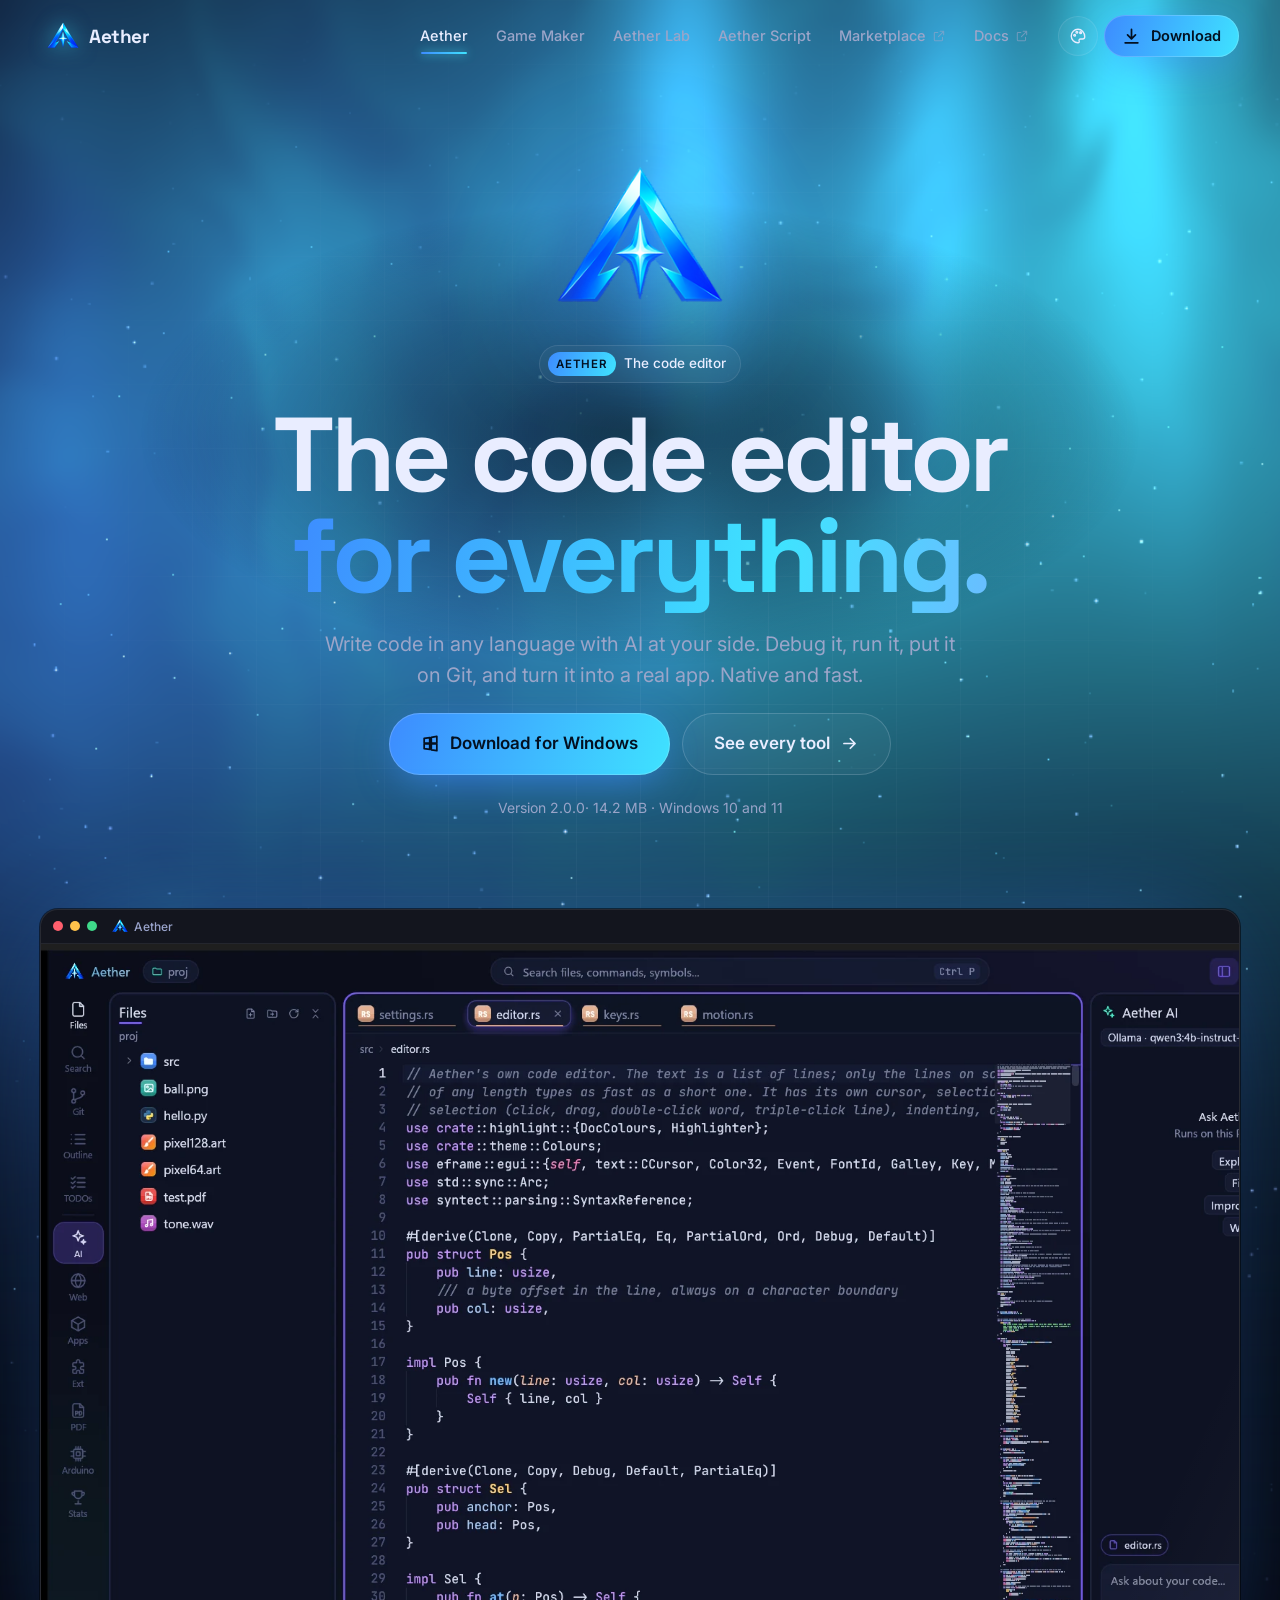
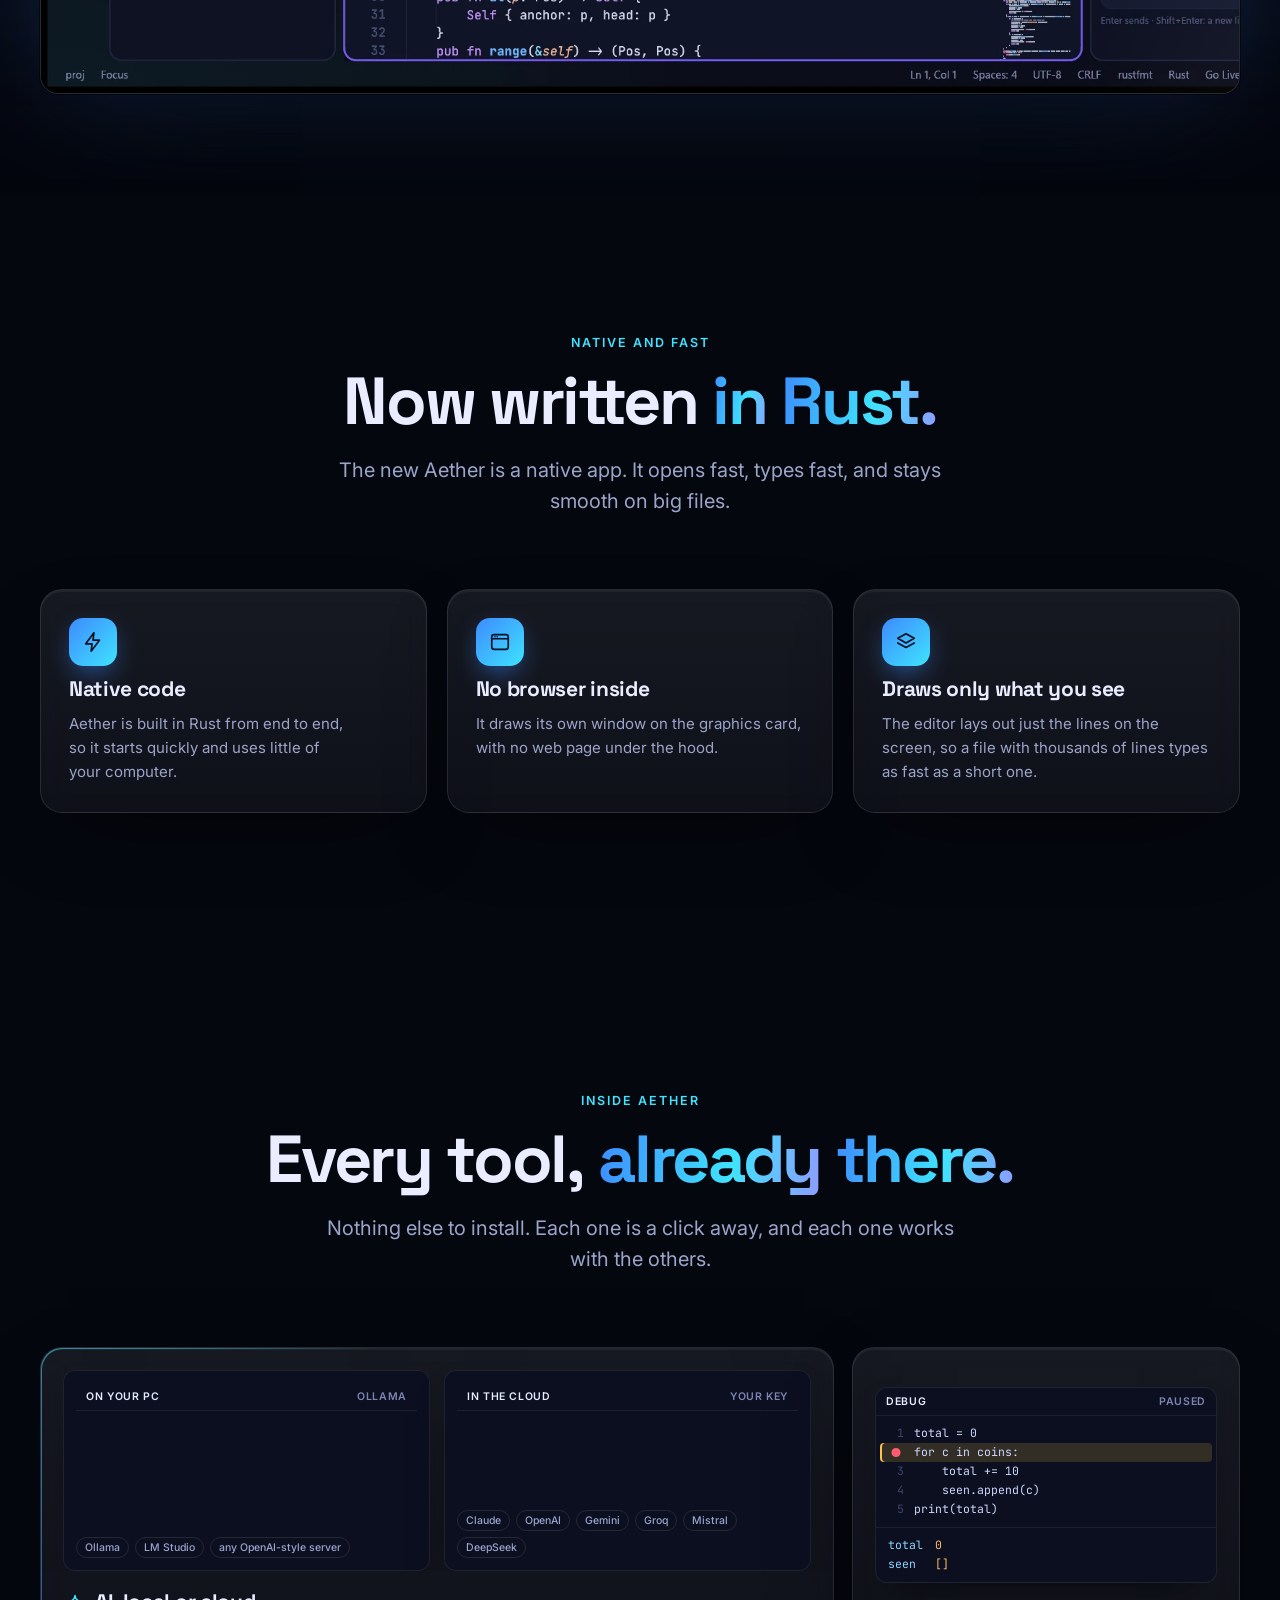
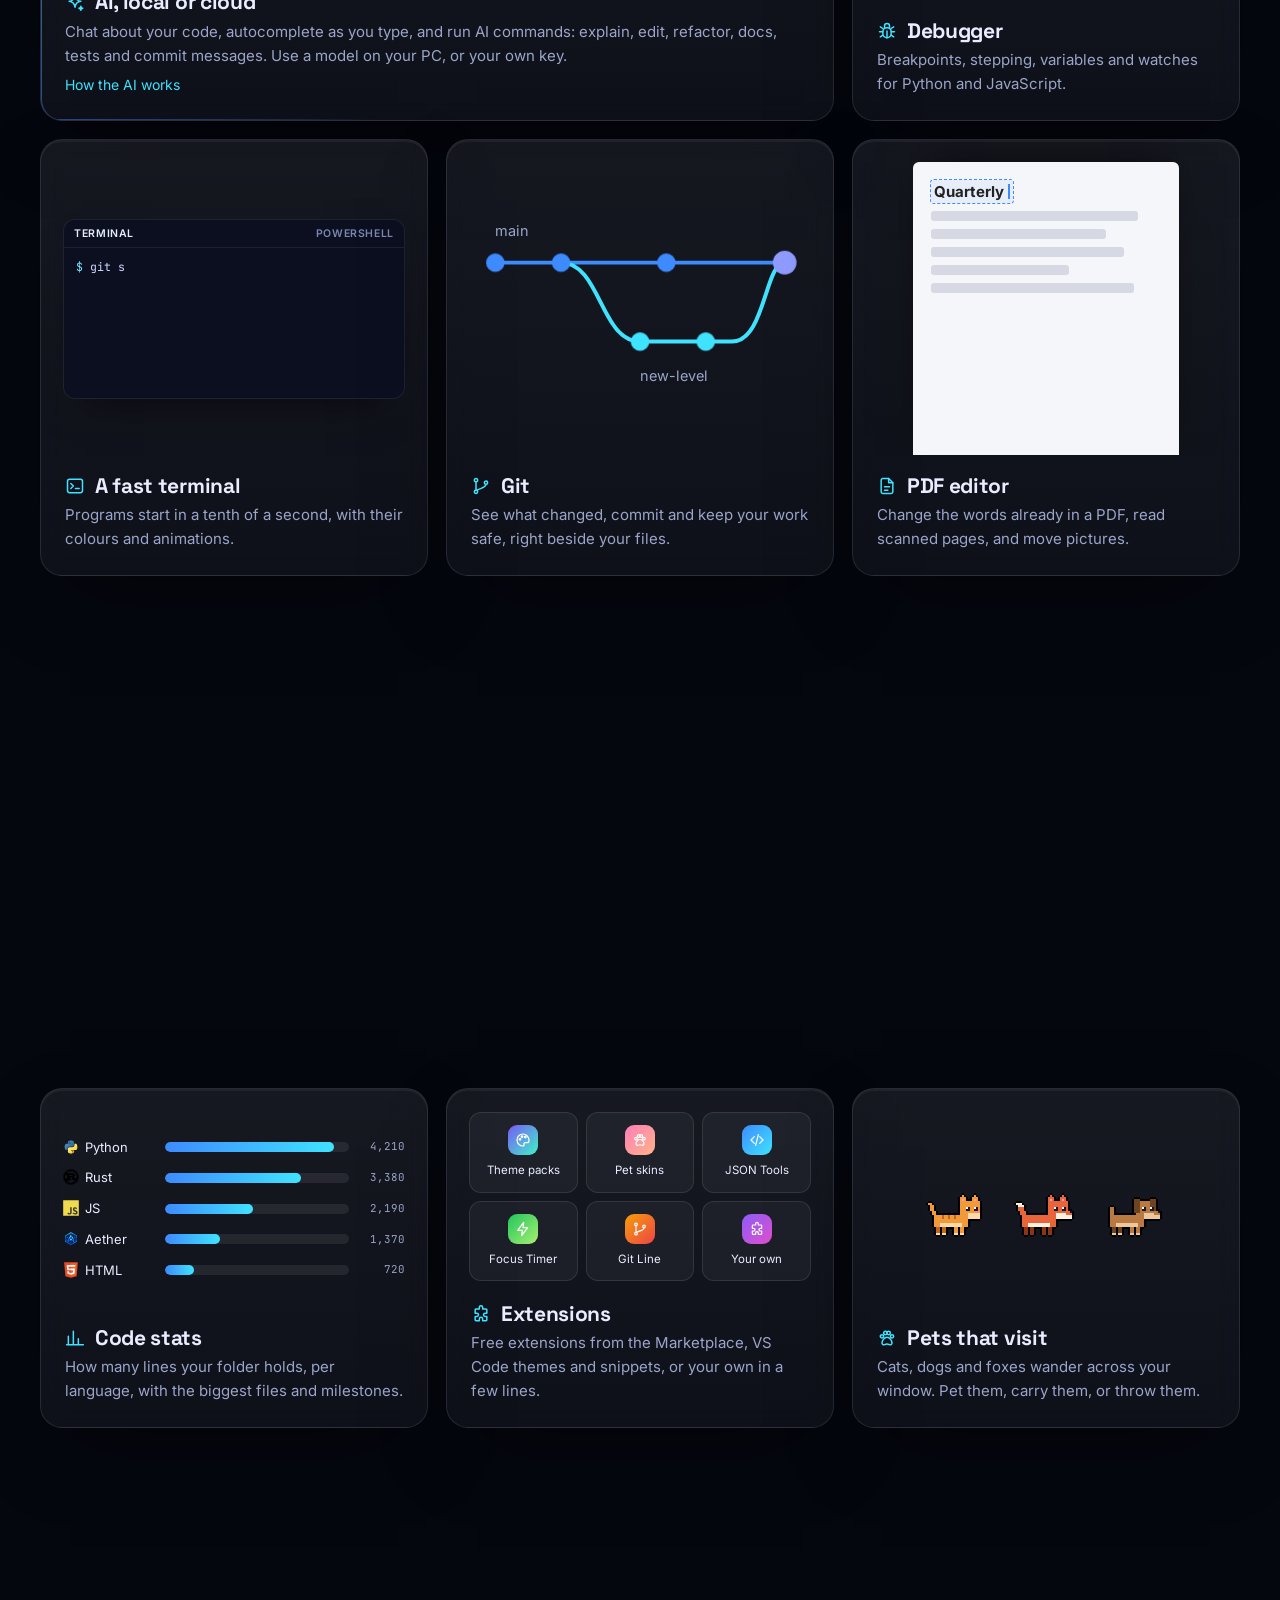
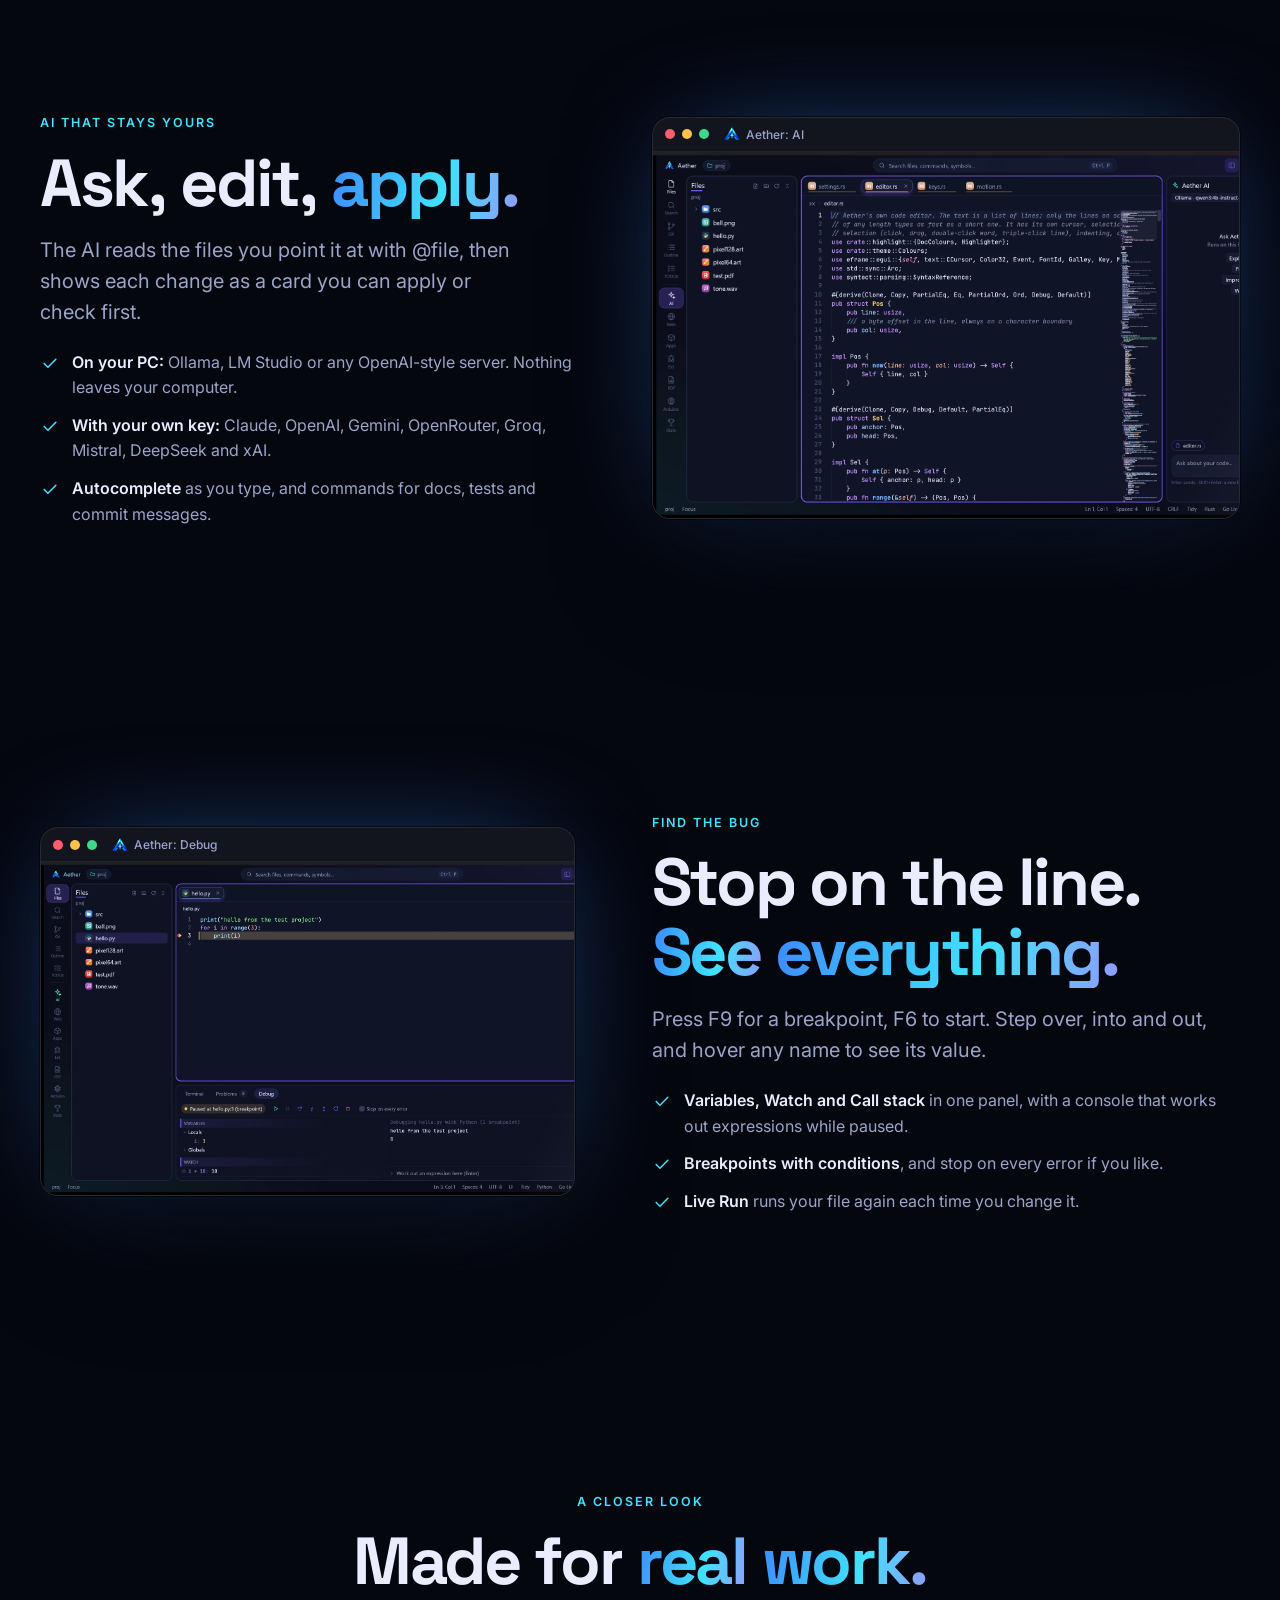
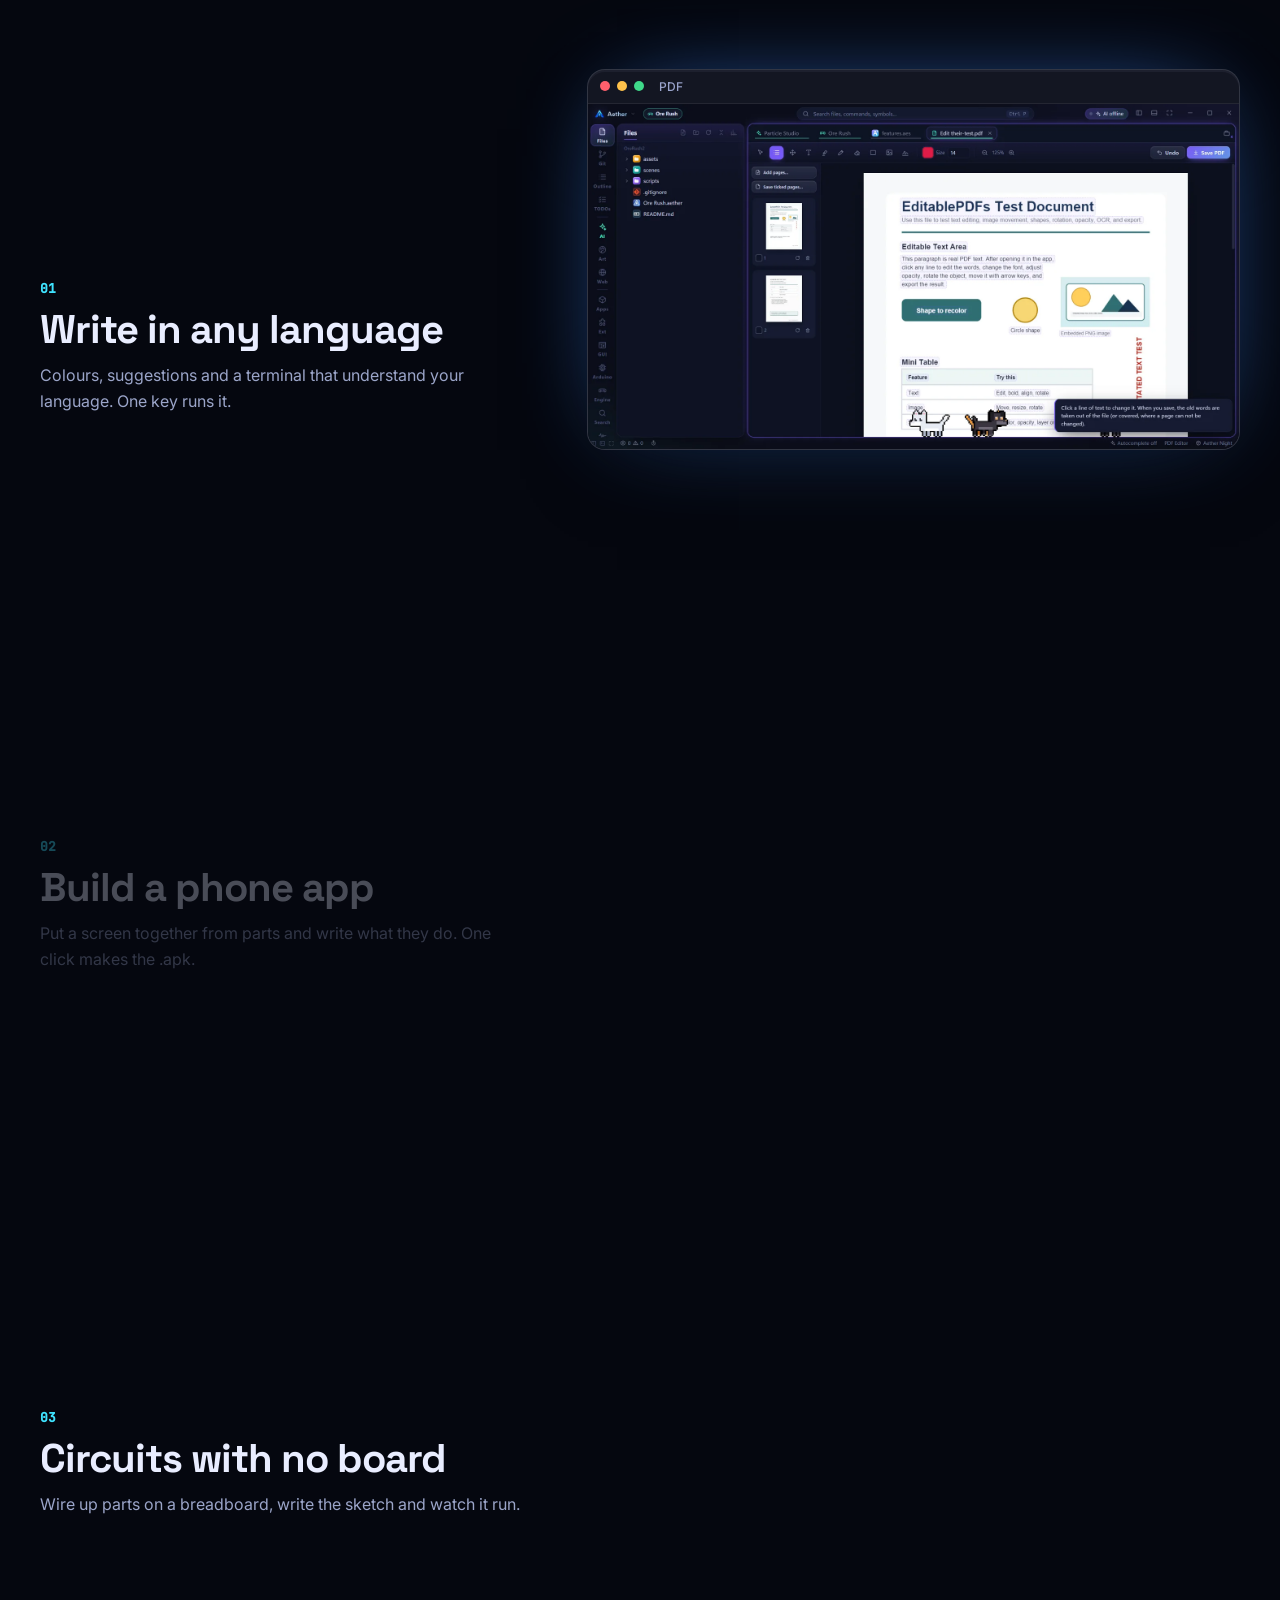
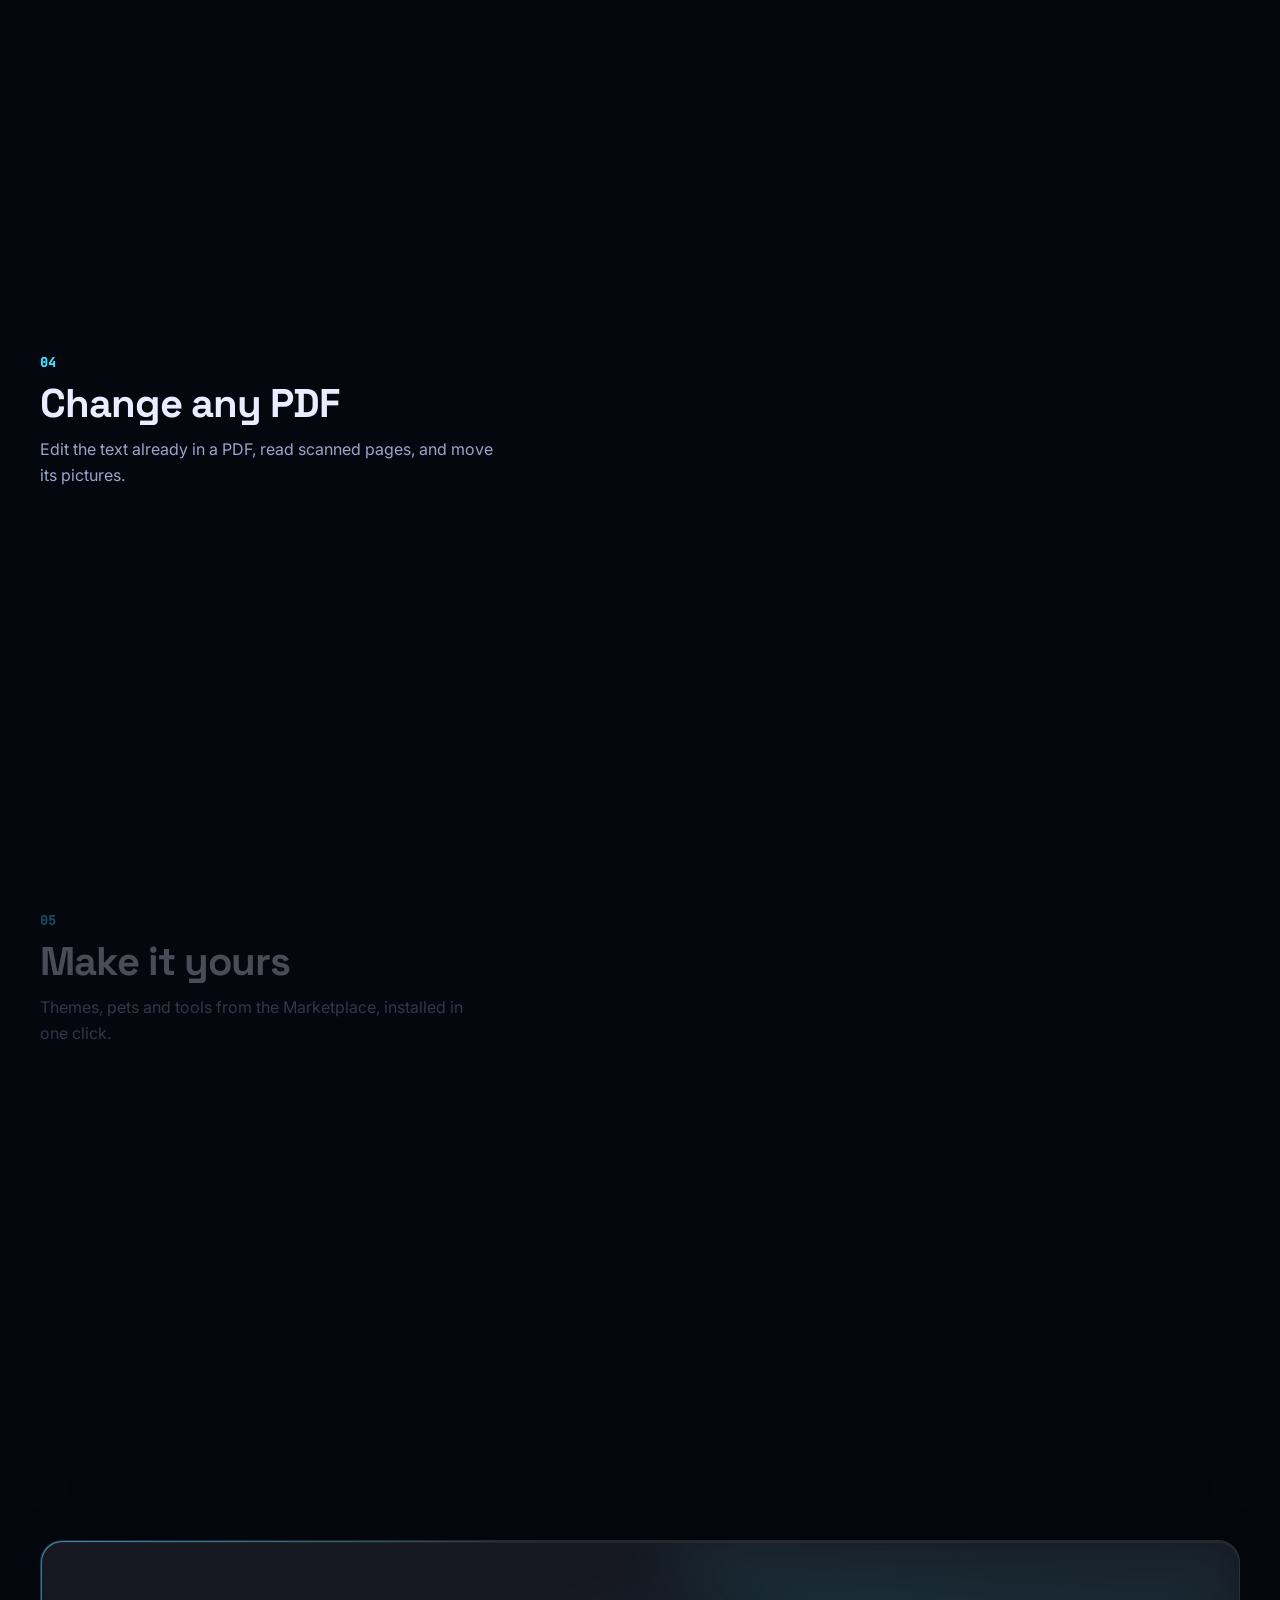
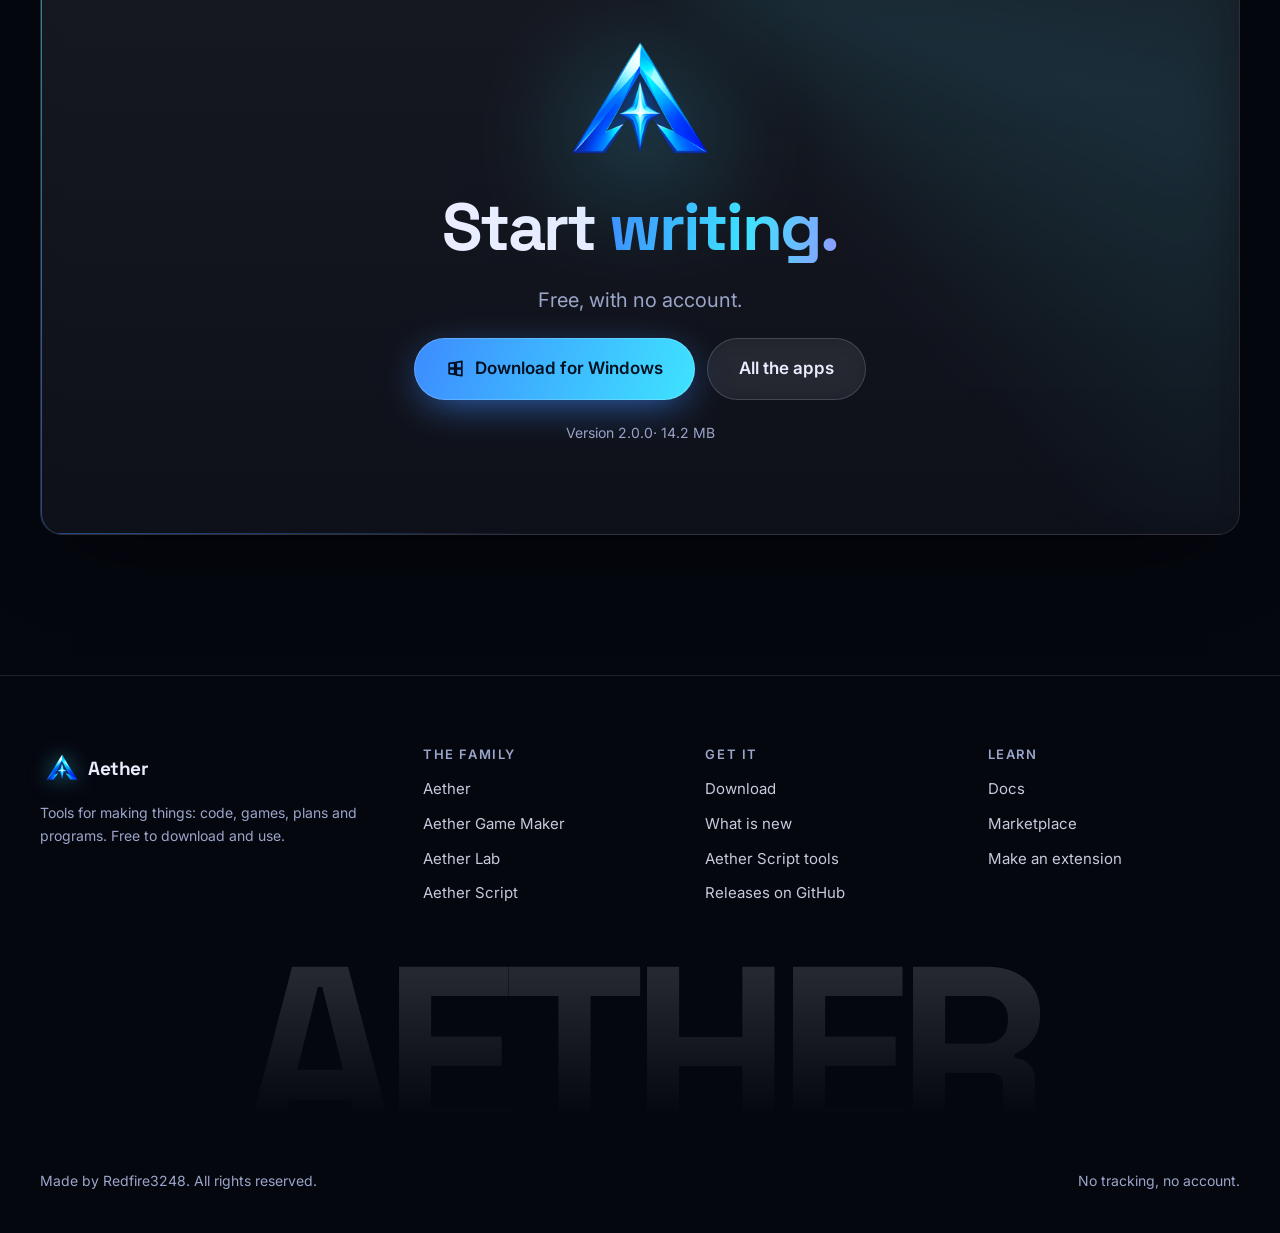
==== commit 080b5872: "Click ripples, sparks and hover light; app pictures; phone nav fits - fx.js: a ring and sparks where" ====
--- a/aether.html
+++ b/aether.html
@@ -14,7 +14,7 @@
   <link rel="preconnect" href="https://fonts.googleapis.com">
   <link rel="preconnect" href="https://fonts.gstatic.com" crossorigin>
   <link href="https://fonts.googleapis.com/css2?family=Inter:wght@400;500;600&family=Space+Grotesk:wght@500;700&display=swap" rel="stylesheet">
-  <link rel="stylesheet" href="assets/css/site.css?v=2">
+  <link rel="stylesheet" href="assets/css/site.css?v=3">
   <script>try{var t=localStorage.getItem('aether-site-theme');if(t&&/Paper/.test(t))document.documentElement.dataset.mode='light'}catch(e){}</script>
 
 </head>
@@ -37,7 +37,7 @@
       </div>
     </div>
   </header>
-  <div class="nav-panel" id="nav-panel" hidden><a href="aether.html" aria-current="page"><img src="assets/logo-64.png" alt="" width="26" height="26">Aether</a><a href="game-maker.html"><img src="assets/game-maker-logo-64.png" alt="" width="26" height="26">Game Maker</a><a href="lab.html"><img src="assets/lab-logo-64.png" alt="" width="26" height="26">Aether Lab</a><a href="script.html"><img src="img/aether-script.png" alt="" width="26" height="26">Aether Script</a><a href="https://redfire3248.github.io/aether-marketplace/marketplace.html"><svg class="ic " aria-hidden="true"><use href="assets/icons.svg#bag"/></svg>Marketplace</a><a href="https://redfire3248.github.io/aether-marketplace/docs.html"><svg class="ic " aria-hidden="true"><use href="assets/icons.svg#book"/></svg>Docs</a><a class="btn" href="download.html"><svg class="ic " aria-hidden="true"><use href="assets/icons.svg#download"/></svg>Download Aether</a></div>
+  <div class="nav-panel" id="nav-panel" hidden><a href="aether.html" aria-current="page"><img src="assets/logo-64.png" alt="" width="26" height="26">Aether</a><a href="game-maker.html"><img src="assets/game-maker-logo-64.png" alt="" width="26" height="26">Game Maker</a><a href="lab.html"><img src="assets/lab-logo-64.png" alt="" width="26" height="26">Aether Lab</a><a href="script.html"><img src="img/aether-script.png" alt="" width="26" height="26">Aether Script</a><a href="https://redfire3248.github.io/aether-marketplace/marketplace.html"><svg class="ic " aria-hidden="true"><use href="assets/icons.svg#bag"/></svg>Marketplace</a><a href="https://redfire3248.github.io/aether-marketplace/docs.html"><svg class="ic " aria-hidden="true"><use href="assets/icons.svg#book"/></svg>Docs</a><a class="btn" href="download.html"><svg class="ic " aria-hidden="true"><use href="assets/icons.svg#download"/></svg>Download the apps</a></div>
   <main id="main">
     <section class="hero" aria-labelledby="hero-h">
       <div class="hero-fallback" aria-hidden="true"></div>
@@ -281,7 +281,8 @@
     </div>
   </footer>
 
-  <script src="assets/js/site.js?v=2" defer></script>
-  <script src="assets/js/aurora.js?v=2" defer></script>
+  <script src="assets/js/site.js?v=3" defer></script>
+  <script src="assets/js/aurora.js?v=3" defer></script>
+  <script src="assets/js/fx.js?v=3" defer></script>
 </body>
 </html>
--- a/assets/css/site.css
+++ b/assets/css/site.css
@@ -153,7 +153,7 @@
   .nav-links { display: none; }
   .nav-menu { display: inline-grid; }
 }
-@media (max-width: 420px) { .nav-get { display: none; } }
+
 
 /* ---------- buttons ---------- */
 .btn {
@@ -931,3 +931,35 @@
 @media (max-width: 1000px) { .know { grid-template-columns: repeat(2, minmax(0, 1fr)); } }
 @media (max-width: 860px) { .get-grid { grid-template-columns: 1fr; } }
 @media (max-width: 520px) { .know, .get-facts { grid-template-columns: 1fr; } .get-top { flex-wrap: wrap; } }
+
+/* effects (fx.js): rings and sparks where the visitor clicks, a ripple in buttons, a light that follows the mouse */
+.fx-canvas { position: fixed; inset: 0; width: 100%; height: 100%; z-index: 45; pointer-events: none; }
+.fx-spot { position: fixed; left: -300px; top: -300px; width: 600px; height: 600px; z-index: -1; pointer-events: none; border-radius: 50%;
+  background: radial-gradient(closest-side, color-mix(in srgb, var(--a2) 16%, transparent), color-mix(in srgb, var(--a1) 6%, transparent) 55%, transparent);
+  opacity: 0; transition: opacity .6s; will-change: transform; }
+.fx-spot.on { opacity: 1; }
+[data-mode='light'] .fx-spot { background: radial-gradient(closest-side, color-mix(in srgb, var(--a2) 14%, transparent), transparent); }
+.fx-host { overflow: hidden; isolation: isolate; }
+.fx-rip { position: absolute; z-index: -1; border-radius: 50%; pointer-events: none; background: radial-gradient(closest-side, rgb(255 255 255 / .45), rgb(255 255 255 / .12) 60%, transparent);
+  transform: scale(0); opacity: 1; animation: fx-rip .65s cubic-bezier(.2,.8,.2,1) forwards; }
+[data-mode='light'] .btn.ghost .fx-rip, [data-mode='light'] .icon-btn .fx-rip, [data-mode='light'] .nav-links .fx-rip, [data-mode='light'] .os-file .fx-rip { background: radial-gradient(closest-side, color-mix(in srgb, var(--a1) 30%, transparent), transparent); }
+[data-style='pixel'] .fx-rip { border-radius: 0; }
+@keyframes fx-rip { to { transform: scale(1); opacity: 0; } }
+/* the header's grid lights up around the mouse */
+.hero-grid::after { content: ''; position: absolute; inset: 0;
+  background-image: linear-gradient(color-mix(in srgb, var(--a2) 70%, transparent) 1px, transparent 1px), linear-gradient(90deg, color-mix(in srgb, var(--a2) 70%, transparent) 1px, transparent 1px); background-size: 64px 64px;
+  -webkit-mask-image: radial-gradient(220px circle at var(--gx, -999px) var(--gy, -999px), #000, transparent); mask-image: radial-gradient(220px circle at var(--gx, -999px) var(--gy, -999px), #000, transparent); }
+/* chips and file links lift when the mouse is on them */
+.get-has li, .fam li { transition: transform .3s var(--spring), border-color .3s, background-color .3s, box-shadow .3s; }
+.get-has li:hover, .fam li:hover { transform: translateY(-2px); border-color: color-mix(in srgb, var(--c2, var(--a2)) 60%, transparent); background: color-mix(in srgb, var(--c1, var(--a1)) 14%, transparent); box-shadow: 0 8px 20px -10px var(--c1, var(--a1)); }
+.get-logo, .fam-logo { will-change: transform; }
+.get:hover .get-logo { filter: drop-shadow(0 12px 34px color-mix(in srgb, var(--c1) 85%, transparent)); }
+@media (prefers-reduced-motion: reduce) { .fx-canvas, .fx-spot, .hero-grid::after { display: none; } }
+
+/* the bar at the top on a phone: the name, the theme, the menu, and Download only when it fits */
+.brand, .nav-tools { flex: none; }
+.brand span { white-space: nowrap; }
+@media (max-width: 560px) {
+  .nav-get { display: none; }
+  .nav.scrolled .nav-in { padding: 0 6px 0 10px; }
+}
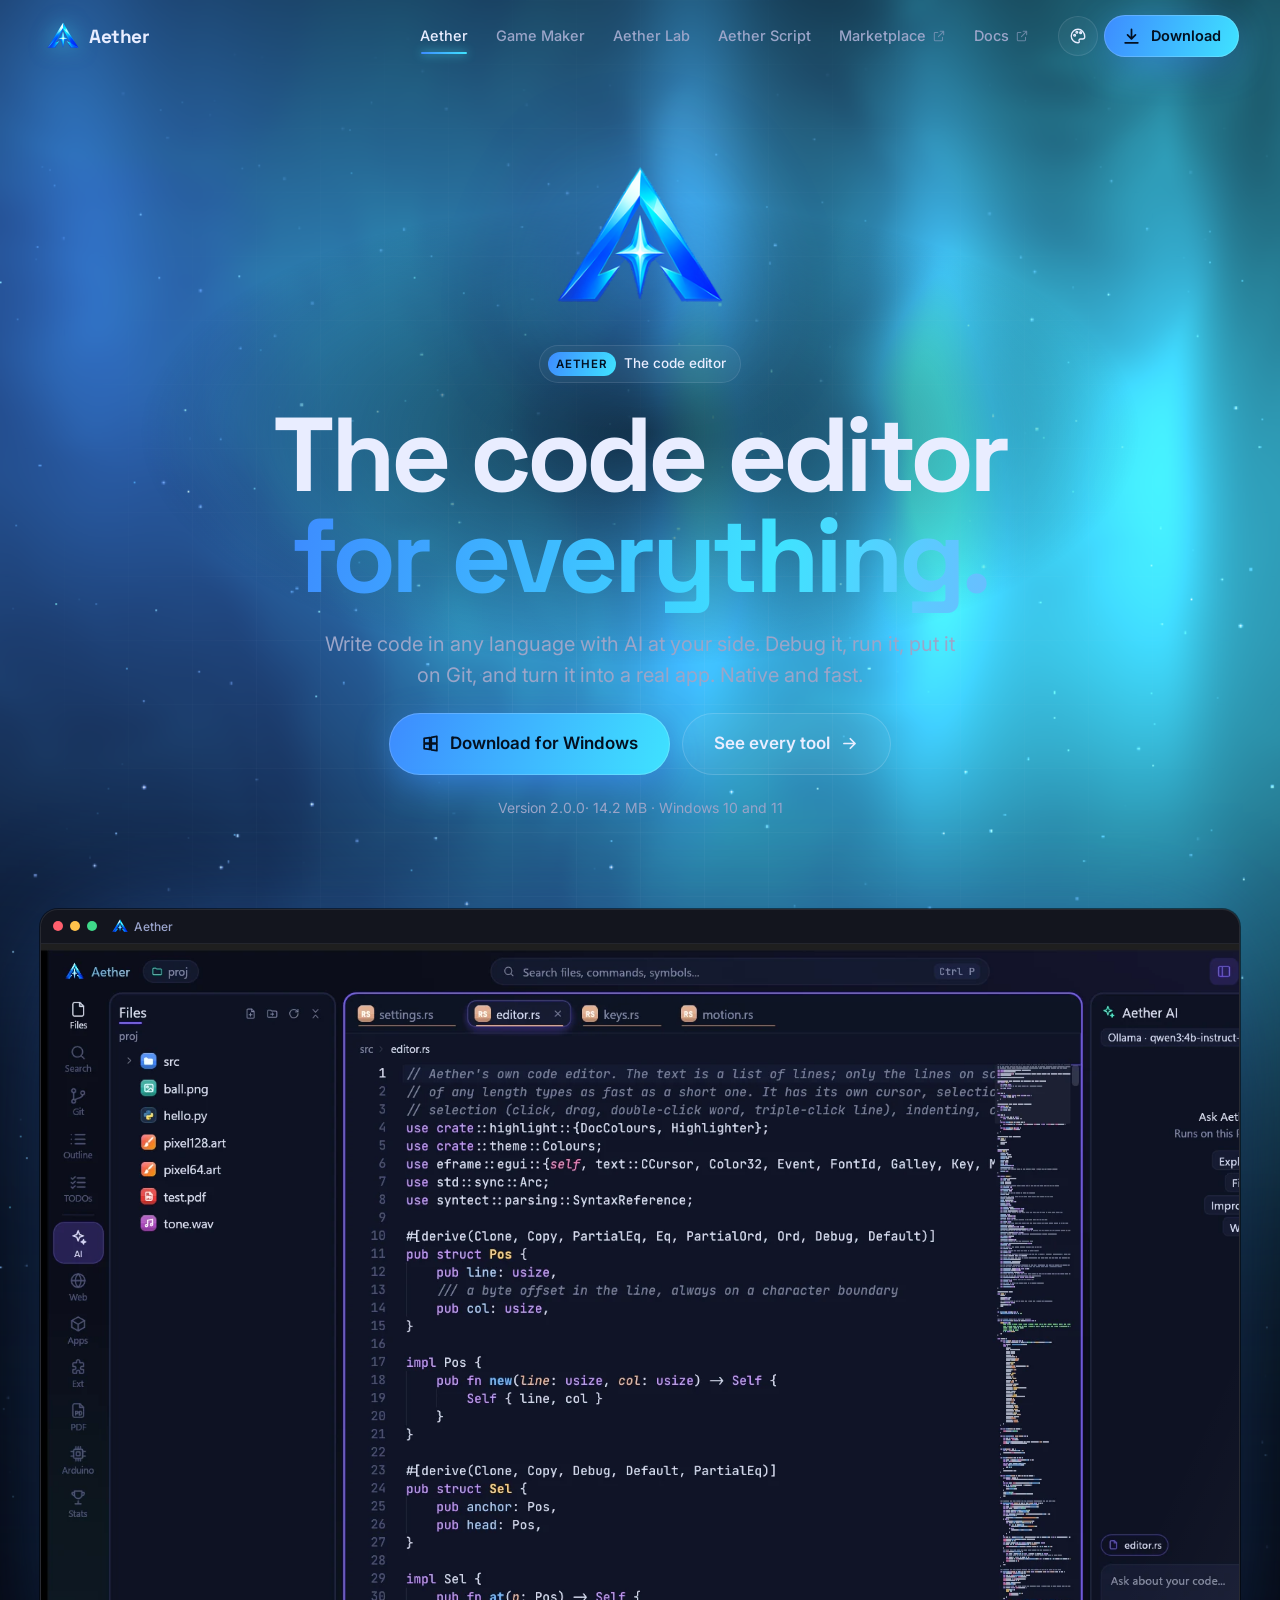
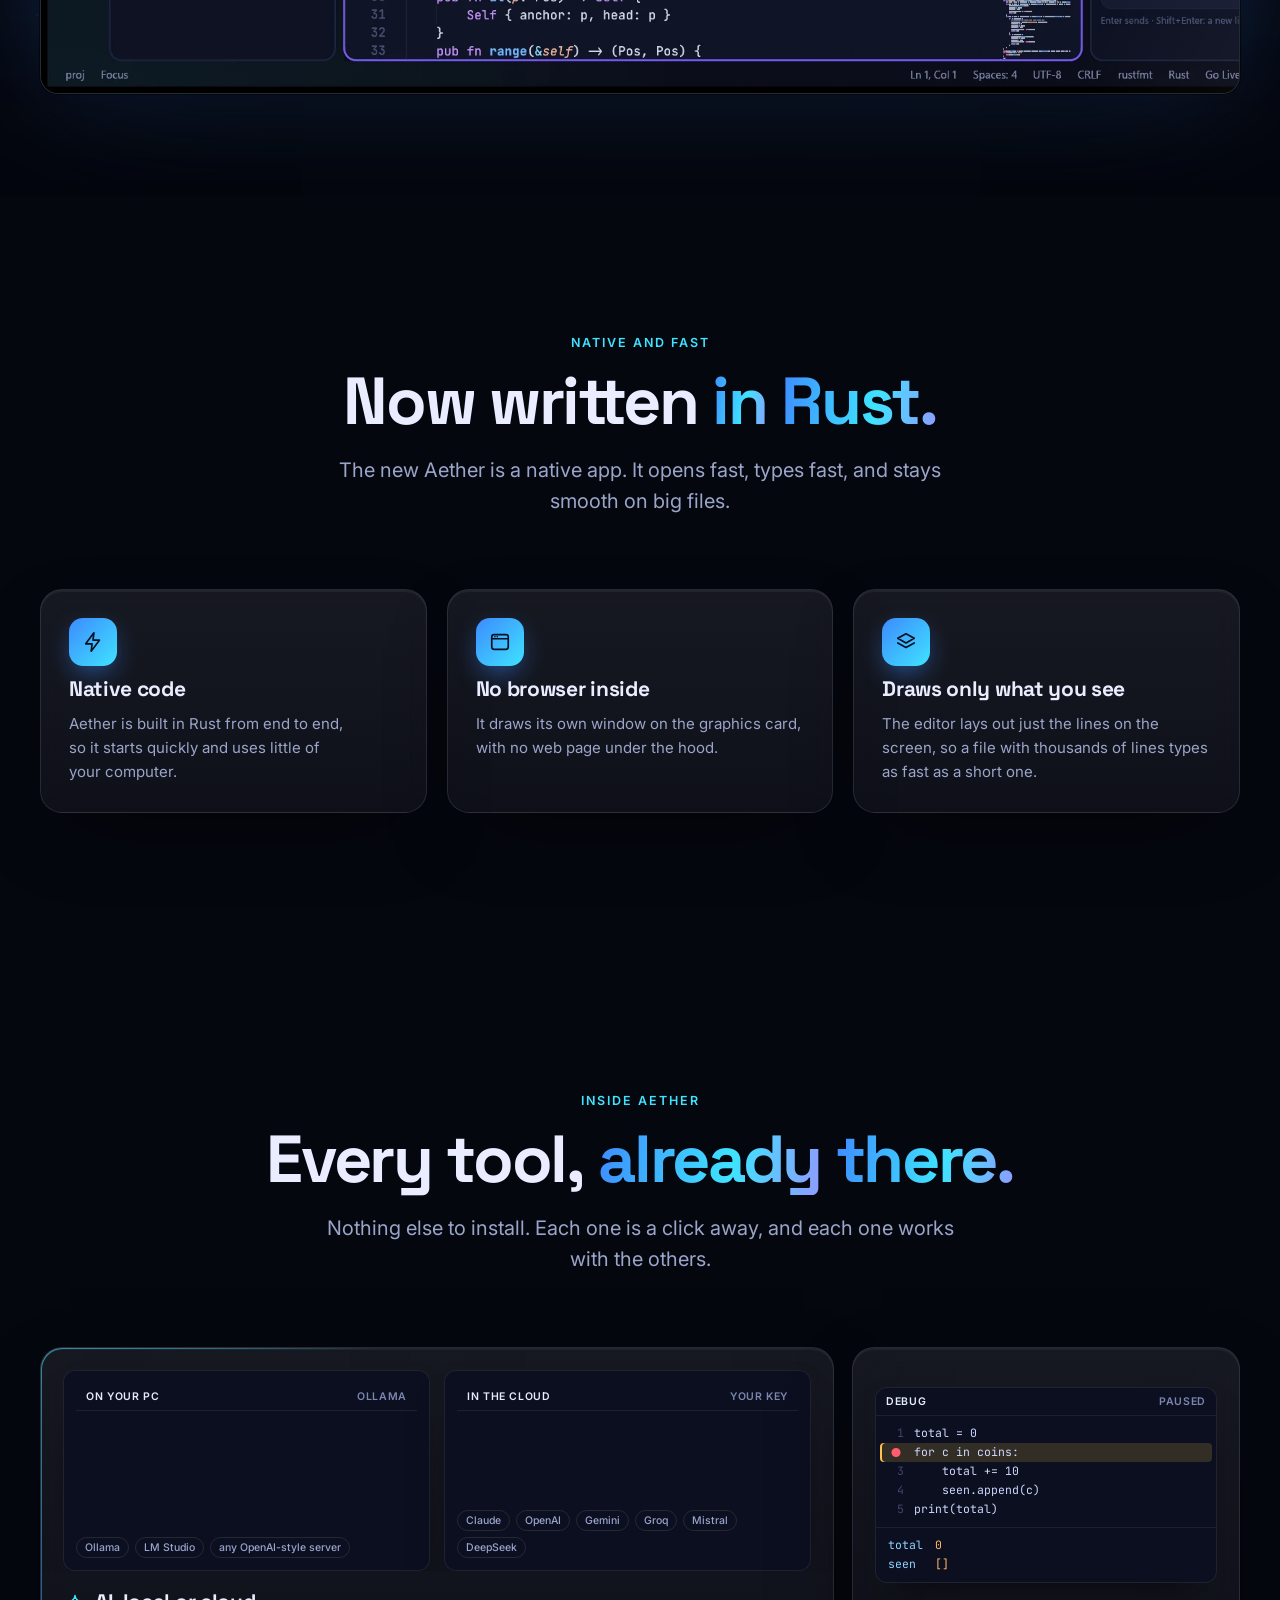
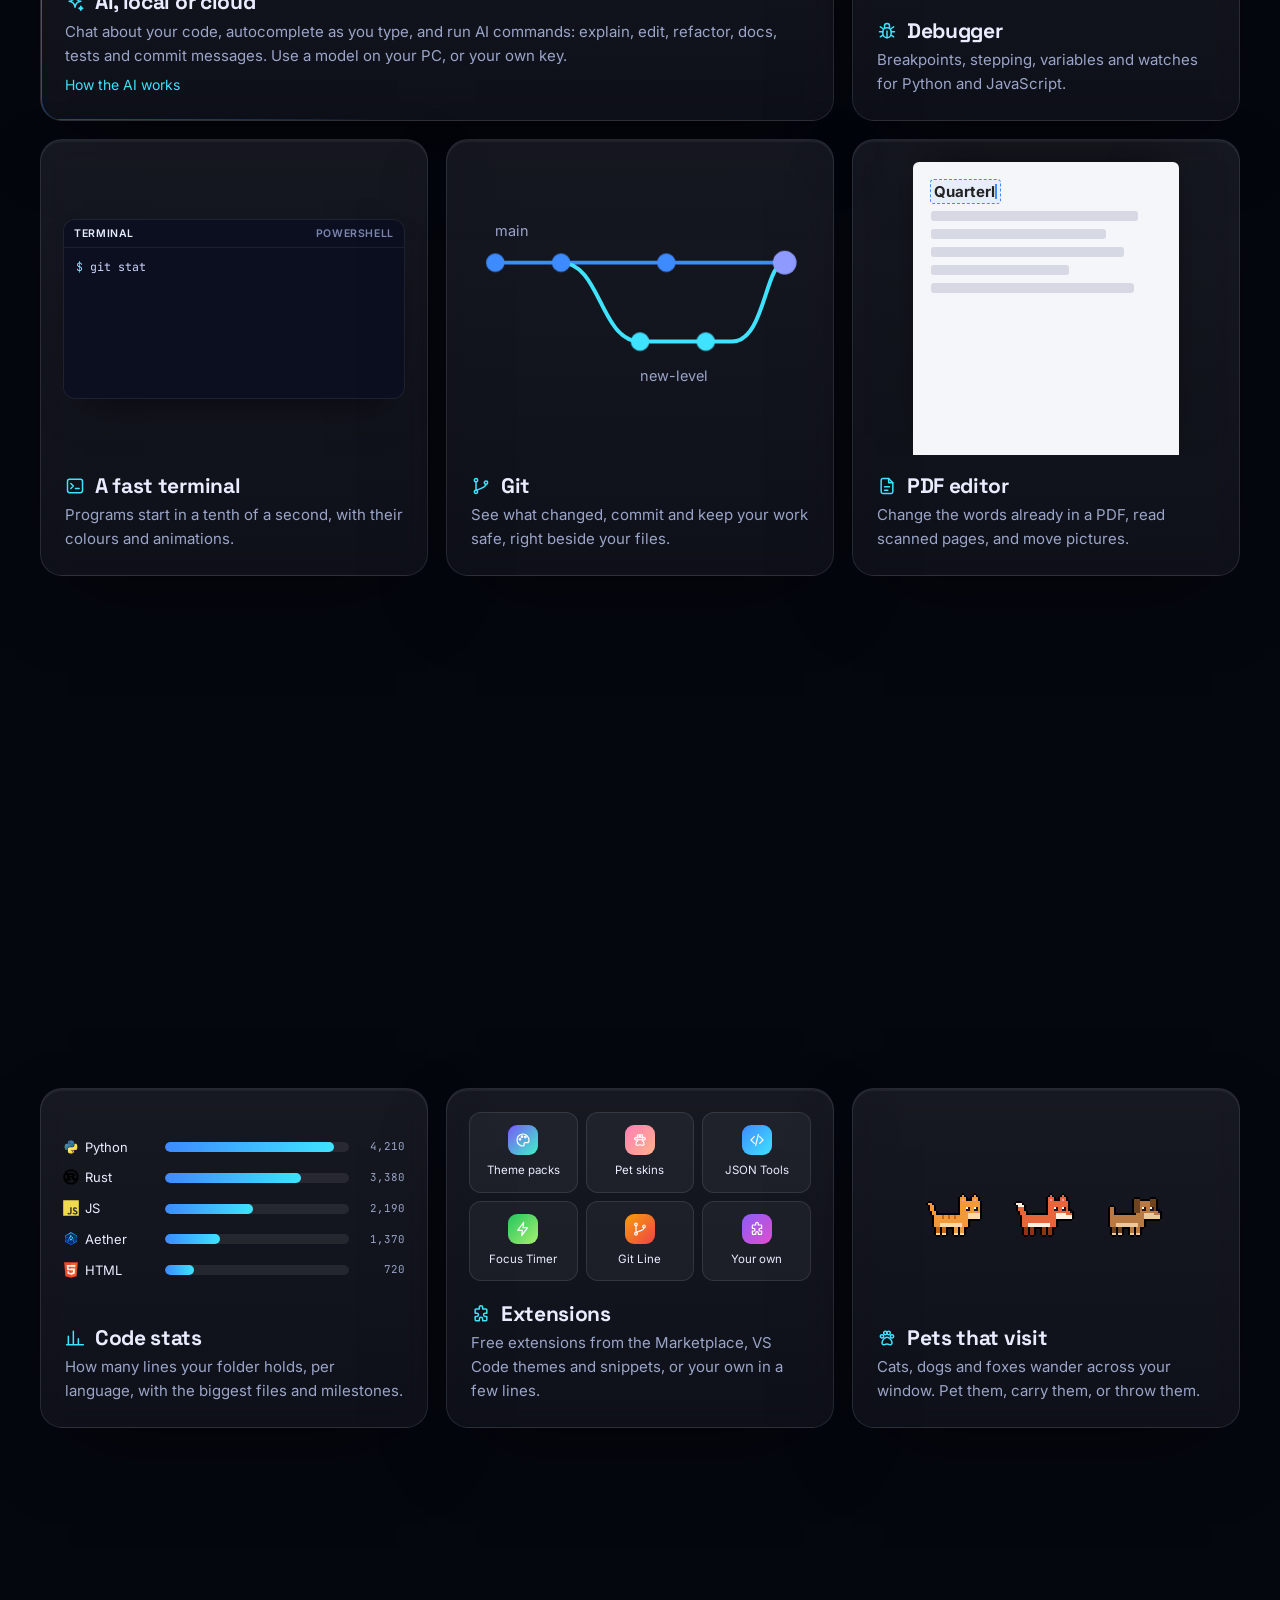
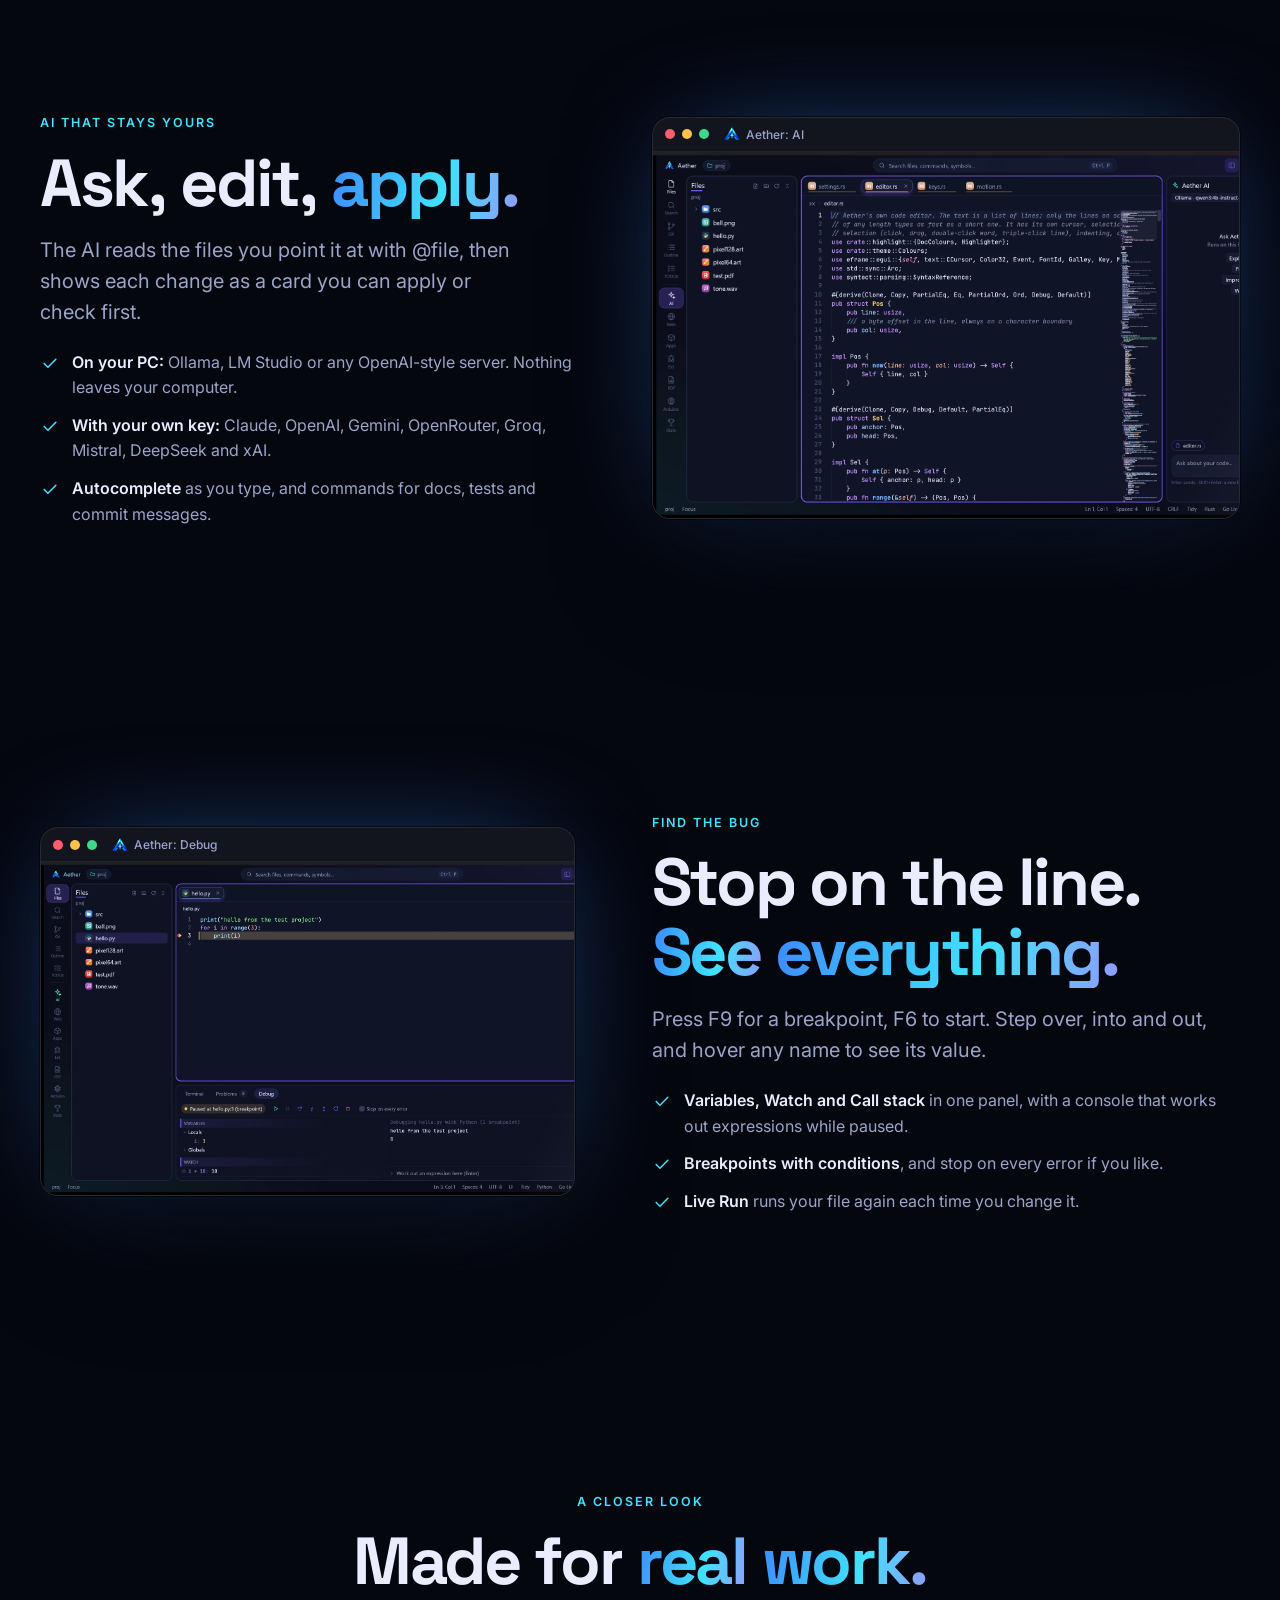
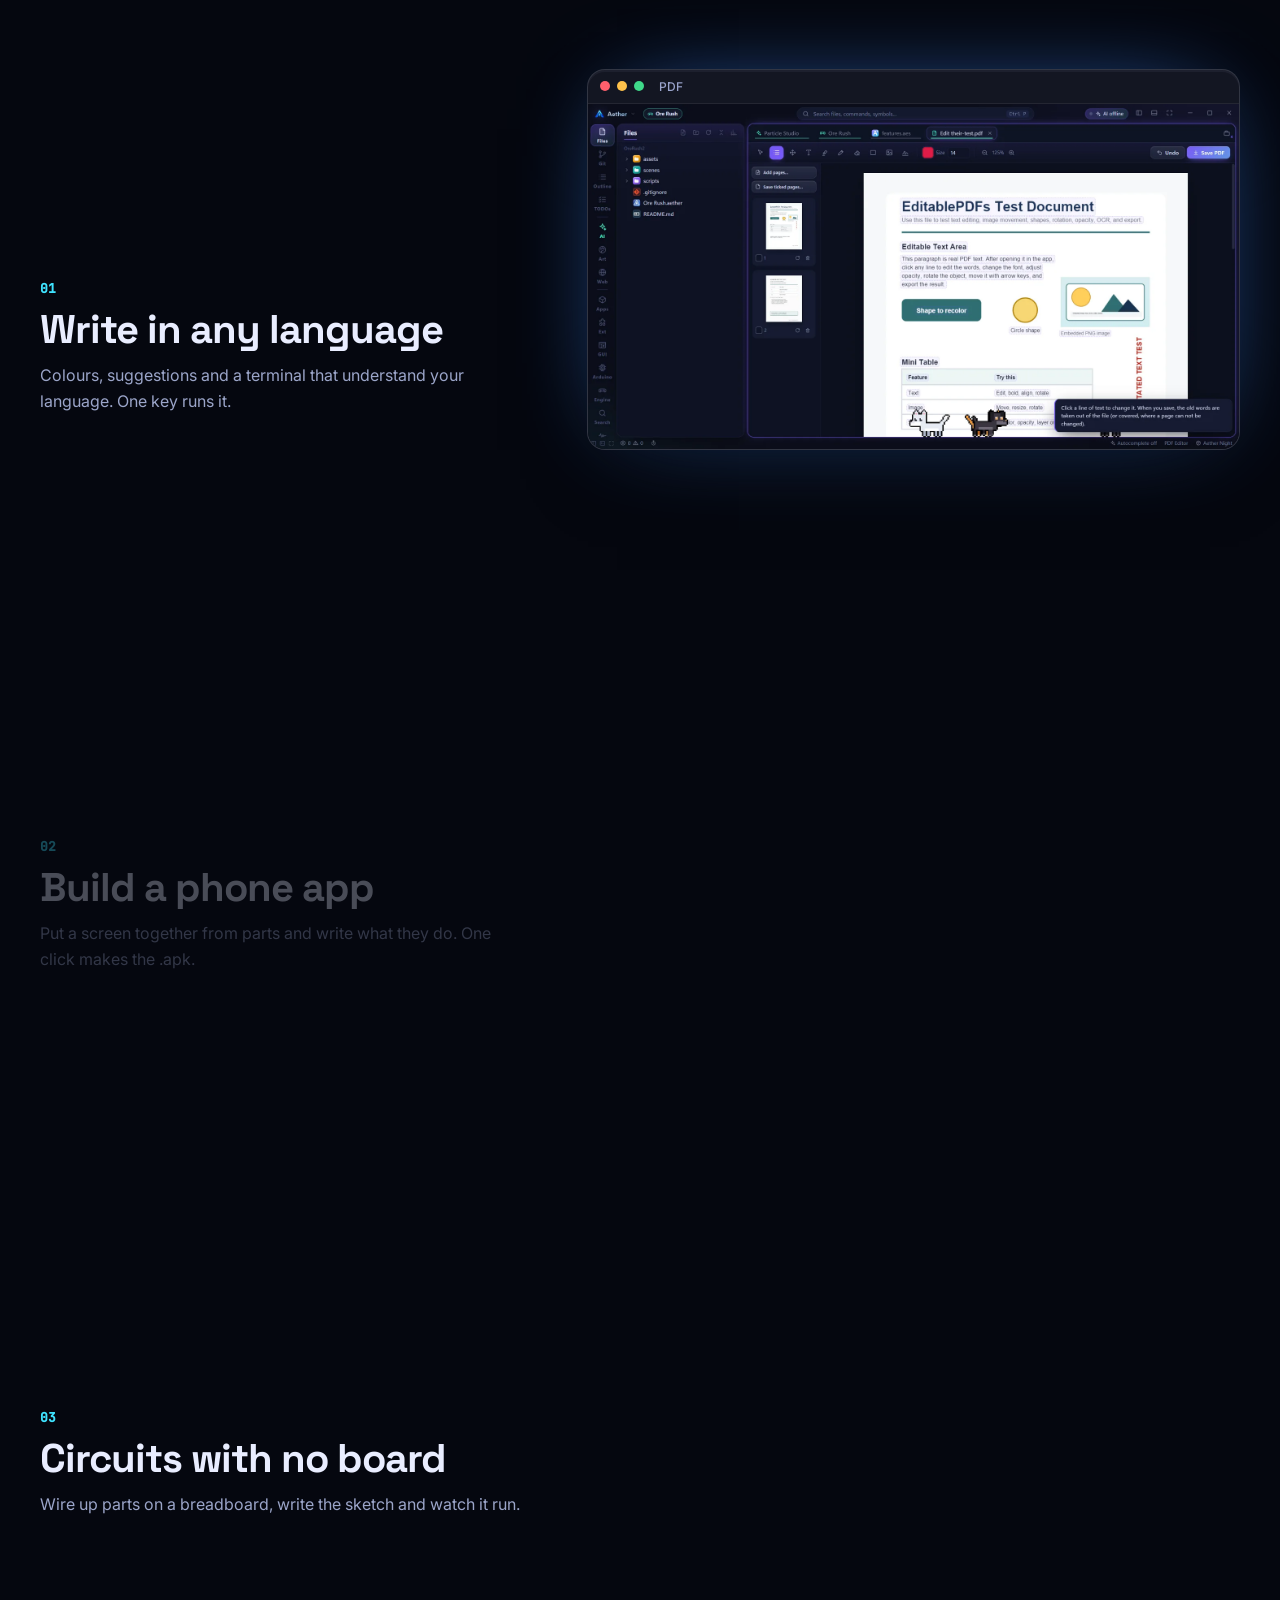
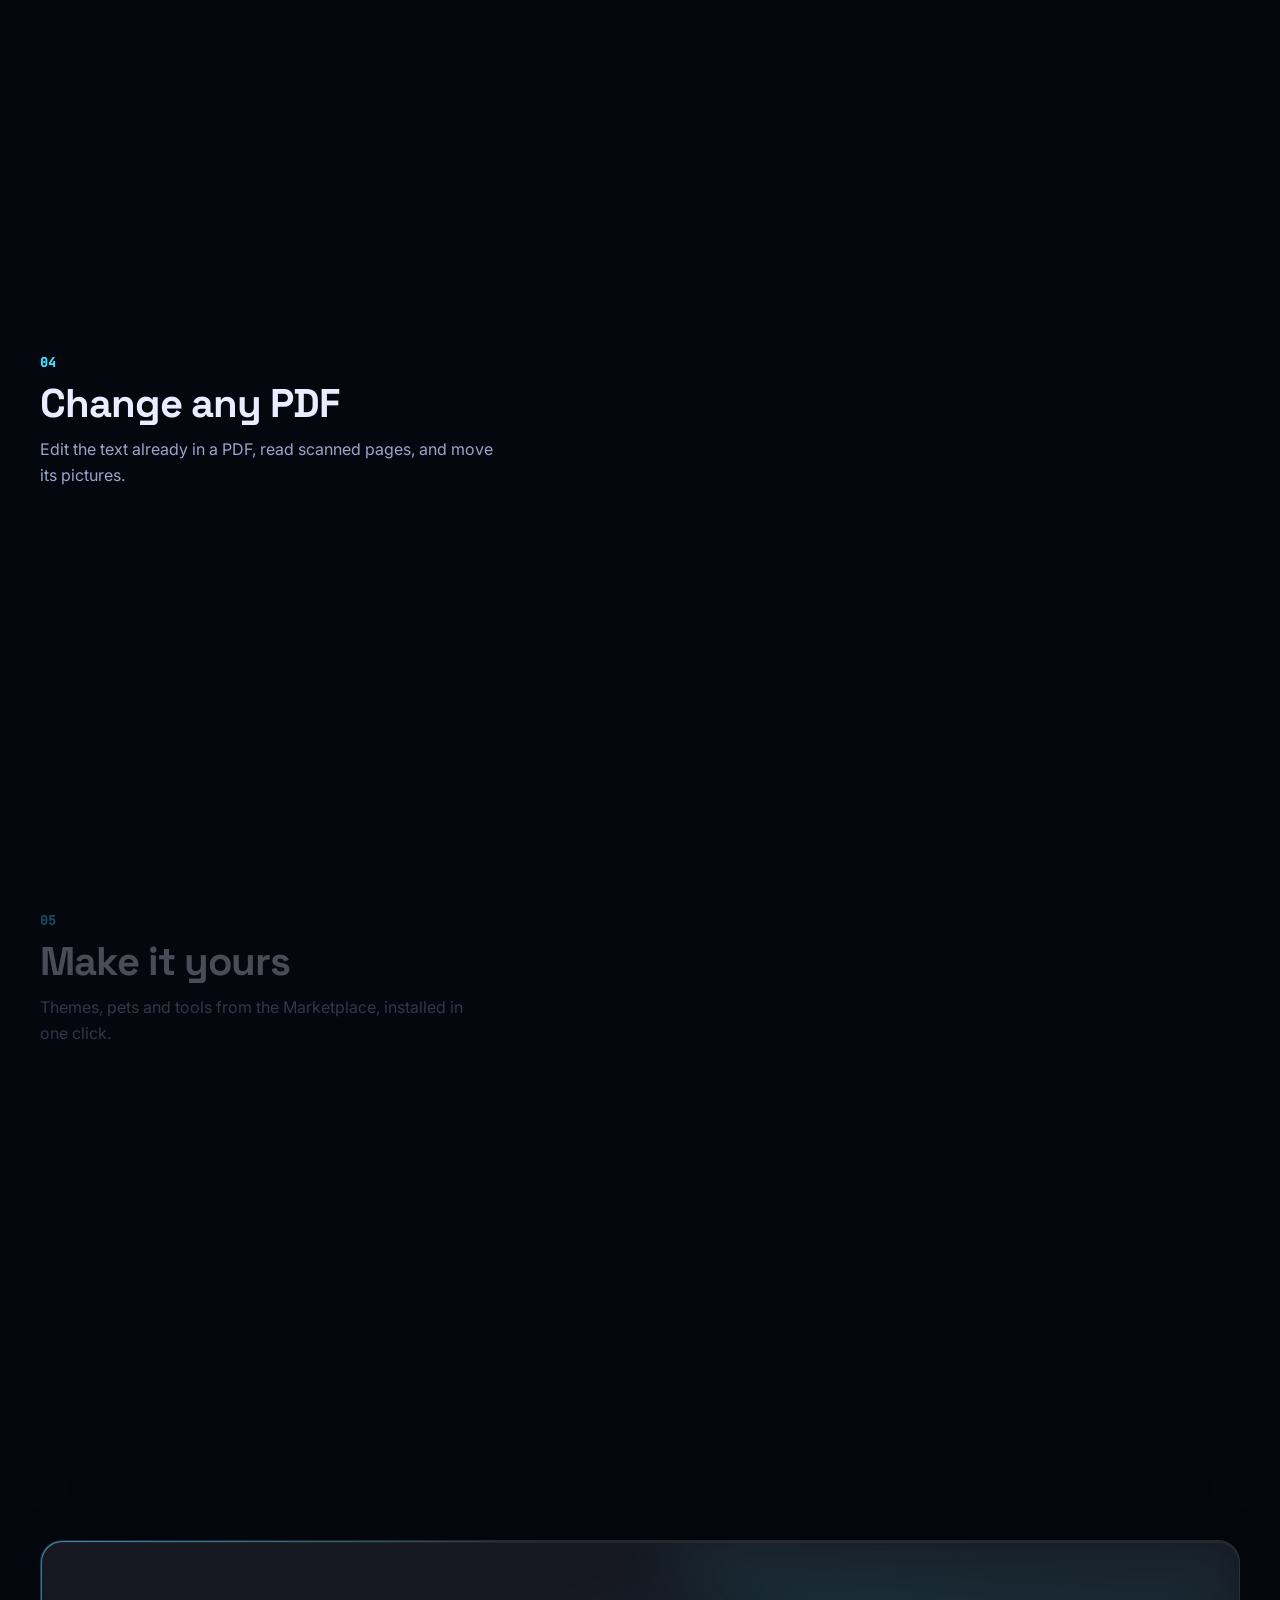
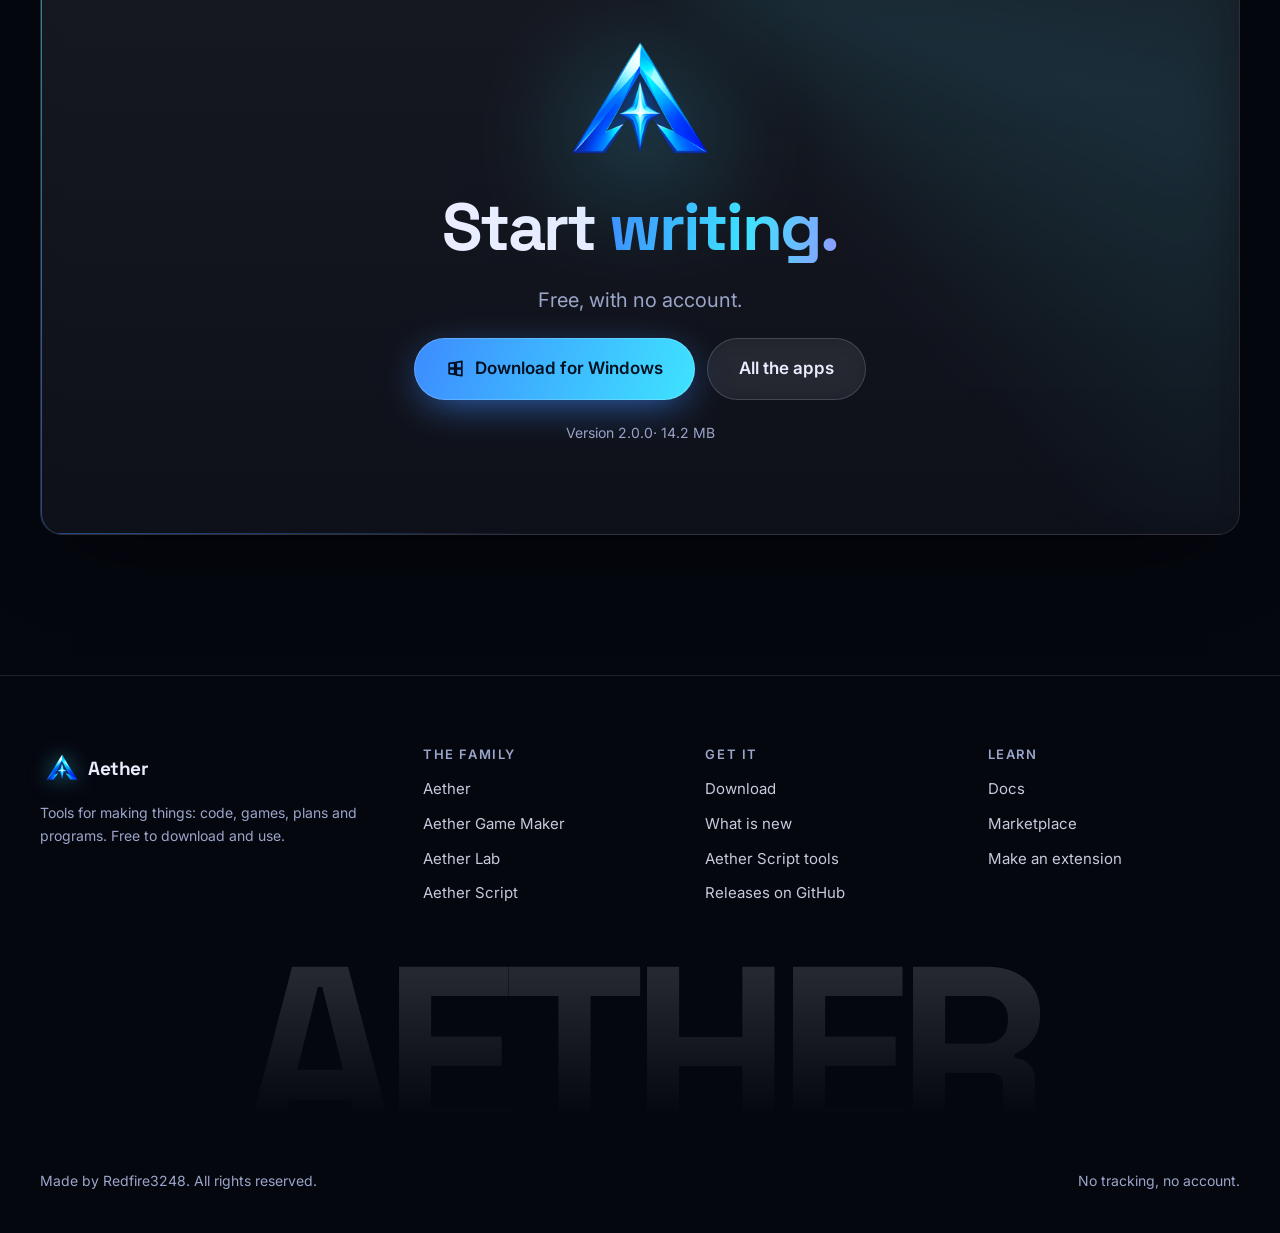
==== commit 3f17655a: "Start-up times of each app, and the new Aether Lab build - Download page: a chart of how long each a" ====
--- a/aether.html
+++ b/aether.html
@@ -14,7 +14,7 @@
   <link rel="preconnect" href="https://fonts.googleapis.com">
   <link rel="preconnect" href="https://fonts.gstatic.com" crossorigin>
   <link href="https://fonts.googleapis.com/css2?family=Inter:wght@400;500;600&family=Space+Grotesk:wght@500;700&display=swap" rel="stylesheet">
-  <link rel="stylesheet" href="assets/css/site.css?v=3">
+  <link rel="stylesheet" href="assets/css/site.css?v=4">
   <script>try{var t=localStorage.getItem('aether-site-theme');if(t&&/Paper/.test(t))document.documentElement.dataset.mode='light'}catch(e){}</script>
 
 </head>
@@ -281,7 +281,7 @@
     </div>
   </footer>
 
-  <script src="assets/js/site.js?v=3" defer></script>
+  <script src="assets/js/site.js?v=5" defer></script>
   <script src="assets/js/aurora.js?v=3" defer></script>
   <script src="assets/js/fx.js?v=3" defer></script>
 </body>
--- a/assets/css/site.css
+++ b/assets/css/site.css
@@ -881,7 +881,7 @@
 
 /* the download page: one card for each app, with its own installer and its facts */
 :root { --lab1: #ff3b30; --lab2: #ff8a3d; }
-.fam.c-lab, .get.c-lab, .pick-tab.c-lab, .pick-panel.c-lab { --c1: var(--lab1); --c2: var(--lab2); }
+.fam.c-lab, .get.c-lab, .pick-tab.c-lab, .pick-panel.c-lab, .boot-row.c-lab { --c1: var(--lab1); --c2: var(--lab2); }
 .logo-row { display: flex; justify-content: center; gap: clamp(10px, 2vw, 22px); margin-bottom: 10px; }
 .logo-row img { width: clamp(52px, 7vw, 84px); height: auto; filter: drop-shadow(0 14px 34px rgb(0 0 0 / .45)); animation: float 7s ease-in-out infinite; }
 .logo-row img:nth-child(2) { animation-delay: -1.7s; } .logo-row img:nth-child(3) { animation-delay: -3.4s; } .logo-row img:nth-child(4) { animation-delay: -5.1s; }
@@ -963,3 +963,28 @@
   .nav-get { display: none; }
   .nav.scrolled .nav-in { padding: 0 6px 0 10px; }
 }
+
+/* start-up times: two bars for each app, which grow in when the chart comes into view */
+.boot { padding: clamp(22px, 3vw, 34px); display: grid; gap: 20px; }
+.boot-key { display: flex; flex-wrap: wrap; gap: 8px 22px; font-size: 13.5px; color: var(--muted); }
+.boot-key span { display: inline-flex; align-items: center; gap: 8px; }
+.boot-key i { width: 22px; height: 8px; border-radius: 4px; }
+.boot-key .k-again { background: linear-gradient(90deg, var(--a1), var(--a2)); }
+.boot-key .k-first { background: var(--glass-2); box-shadow: 0 0 0 1px var(--line-2) inset; }
+.boot-rows { display: grid; gap: 18px; }
+.boot-row { display: grid; grid-template-columns: 190px 1fr; gap: 16px; align-items: center; }
+.boot-row.c-ae { --c1: var(--ae1); --c2: var(--ae2); } .boot-row.c-gm { --c1: #7c3aed; --c2: #d23fc8; }
+.boot-name { display: flex; align-items: center; gap: 10px; font-weight: 600; }
+.boot-bars { display: grid; gap: 6px; }
+.boot-bar { position: relative; height: 22px; display: flex; align-items: center; }
+.boot-bar i { display: block; height: 100%; width: var(--w); border-radius: 6px; transform: scaleX(0); transform-origin: left; transition: transform 1.3s var(--ease); }
+.boot-bar.again i { background: linear-gradient(90deg, var(--c1), var(--c2)); box-shadow: 0 0 18px -4px var(--c2); }
+.boot-bar.first i { background: var(--glass-2); box-shadow: 0 0 0 1px var(--line-2) inset; transition-delay: .15s; }
+.boot-bar b { margin-left: 10px; font: 600 13.5px var(--font-m); white-space: nowrap; opacity: 0; transition: opacity .6s .9s; }
+.boot-bar.again b { color: var(--c2); }
+.boot.in .boot-bar i, .boot:not([data-r]) .boot-bar i { transform: scaleX(1); }
+.boot.in .boot-bar b { opacity: 1; }
+.boot-how { margin: 0; }
+[data-style='pixel'] .boot-bar i, [data-style='pixel'] .boot-key i { border-radius: 0; }
+@media (max-width: 640px) { .boot-row { grid-template-columns: 1fr; gap: 8px; } }
+@media (prefers-reduced-motion: reduce) { .boot-bar i { transform: none; transition: none; } .boot-bar b { opacity: 1; transition: none; } }
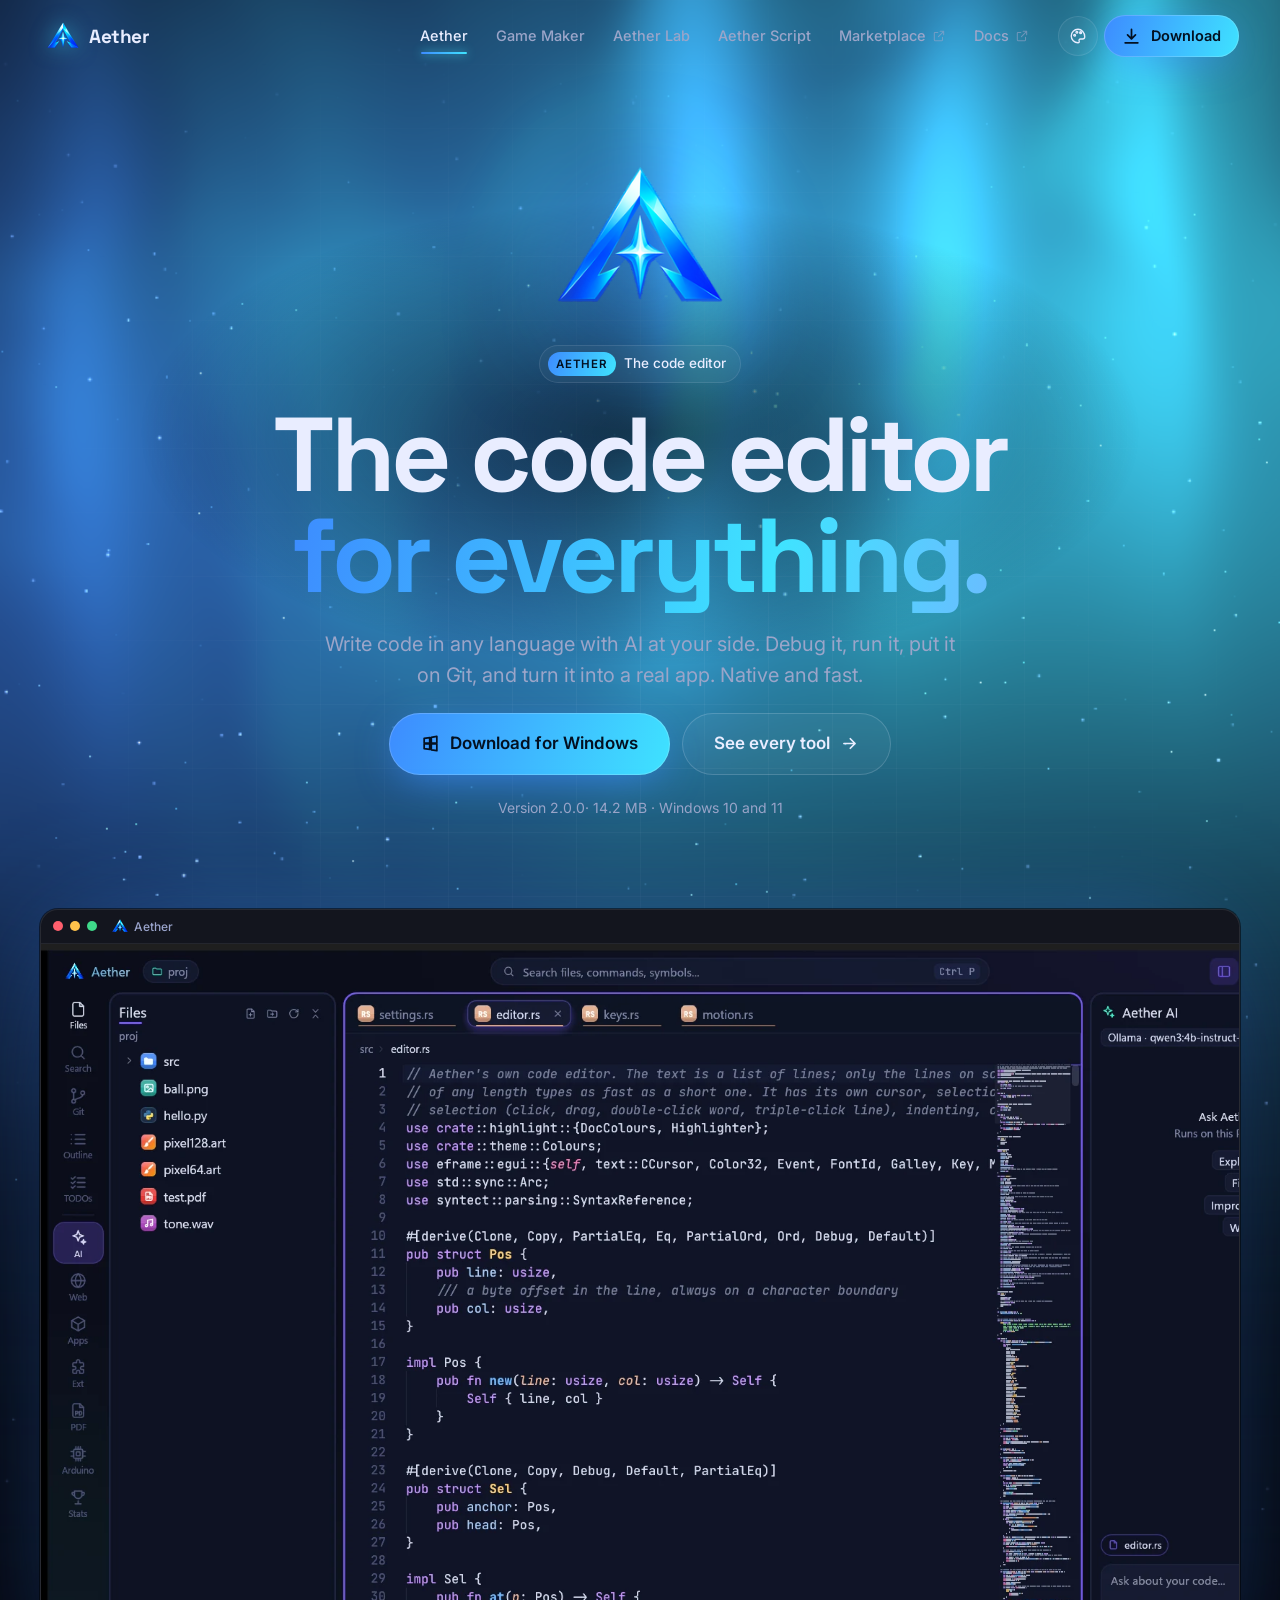
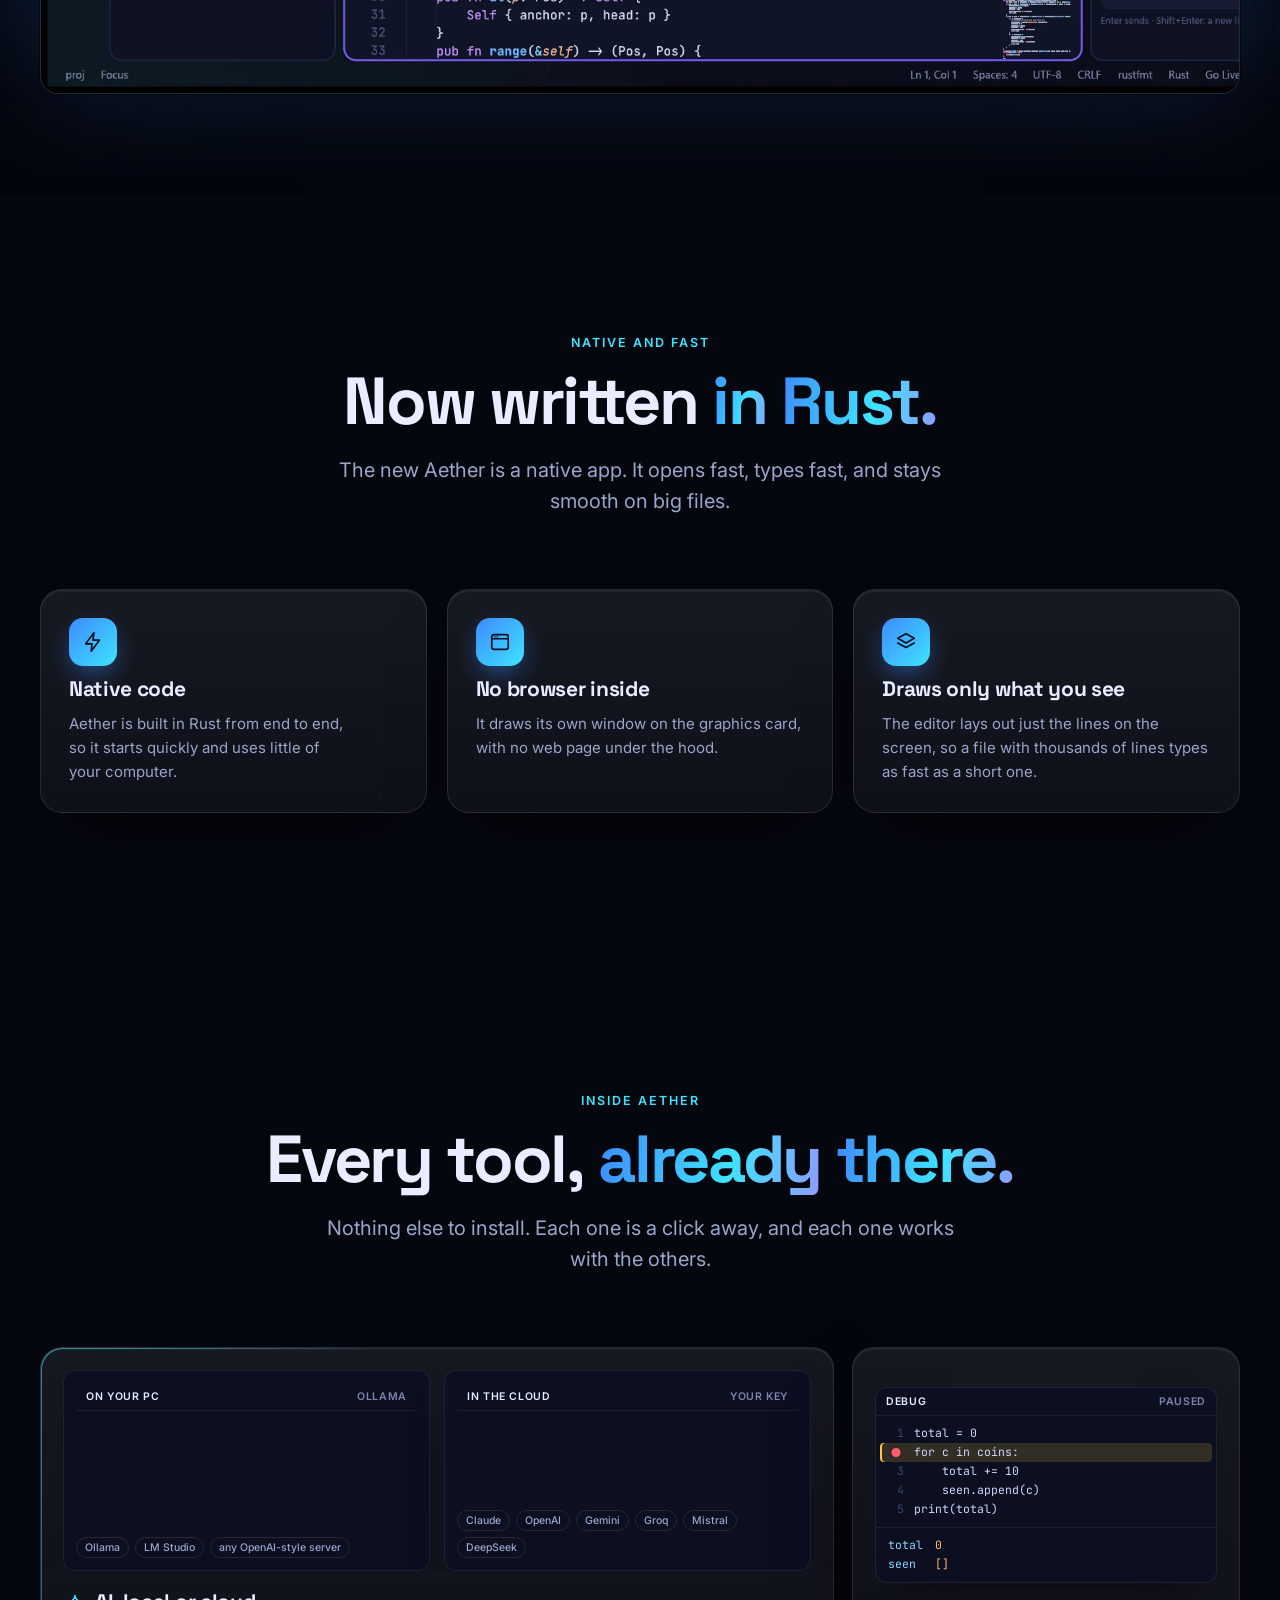
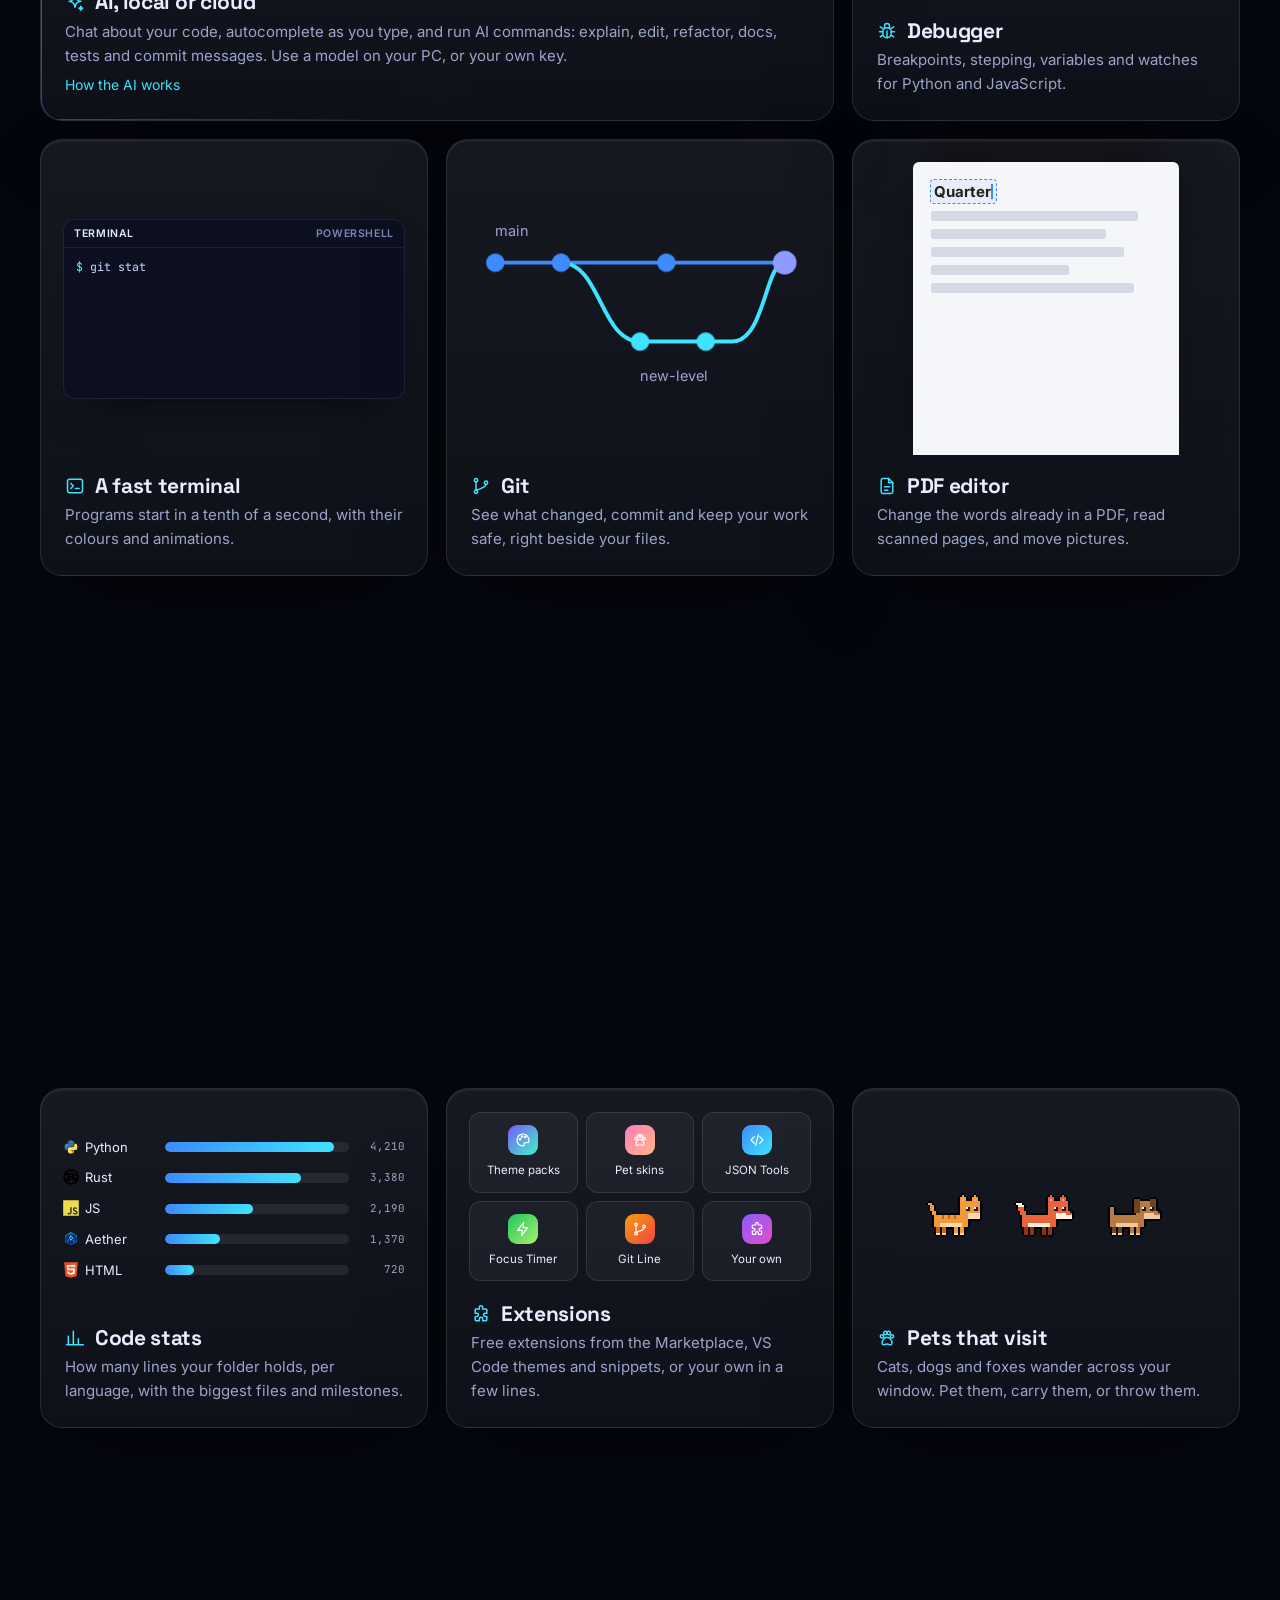
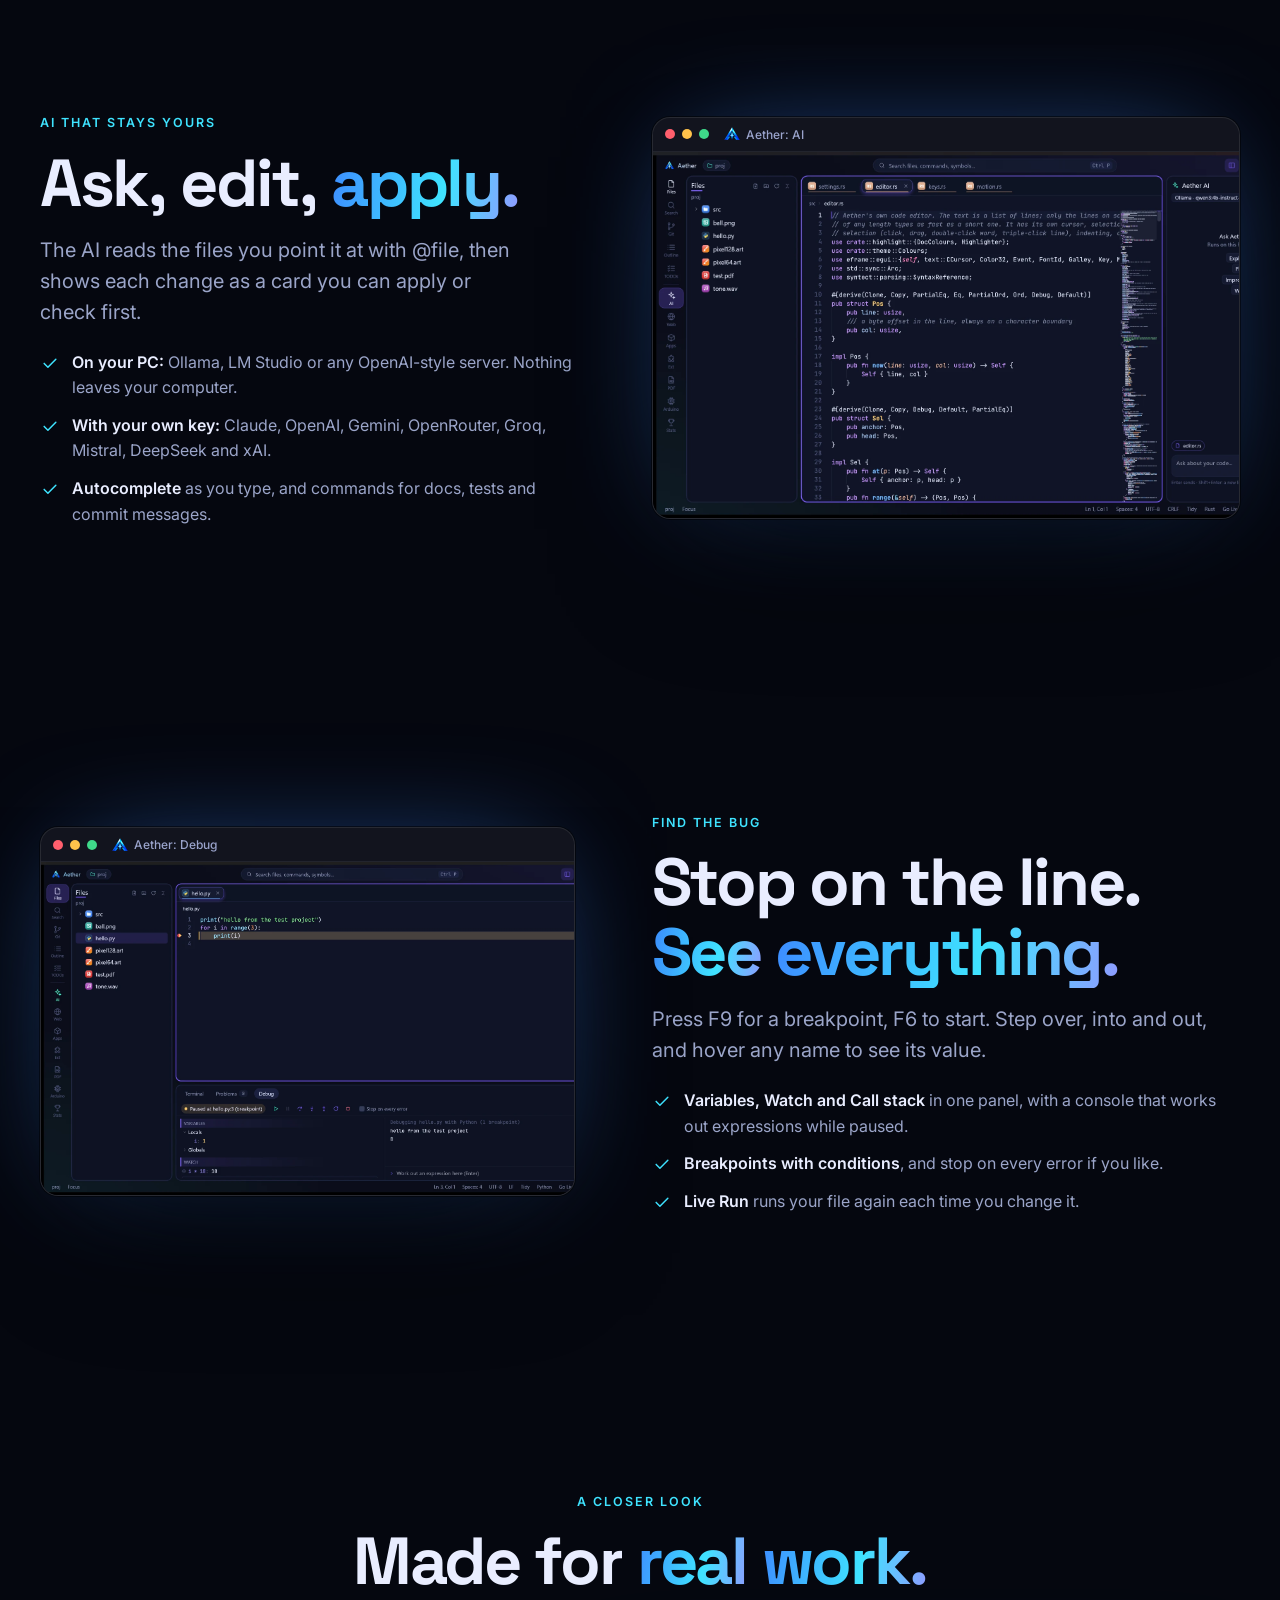
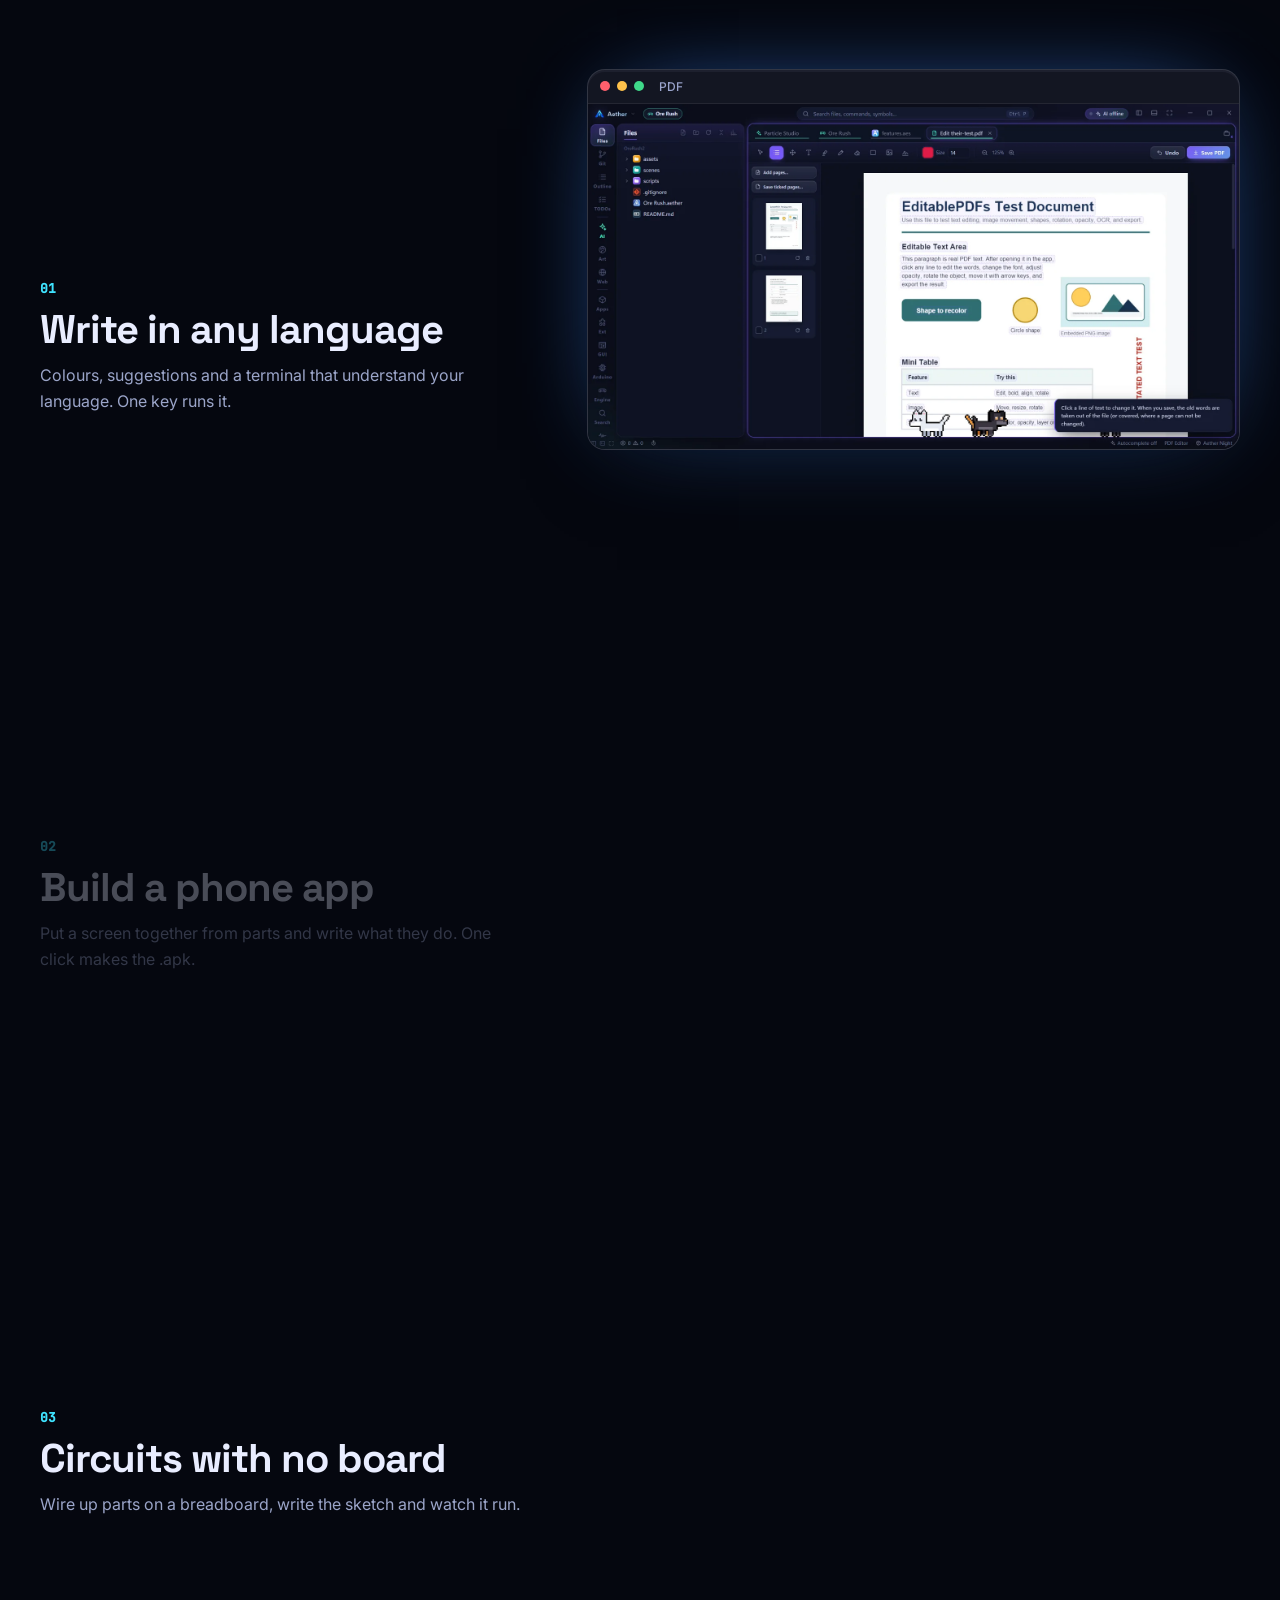
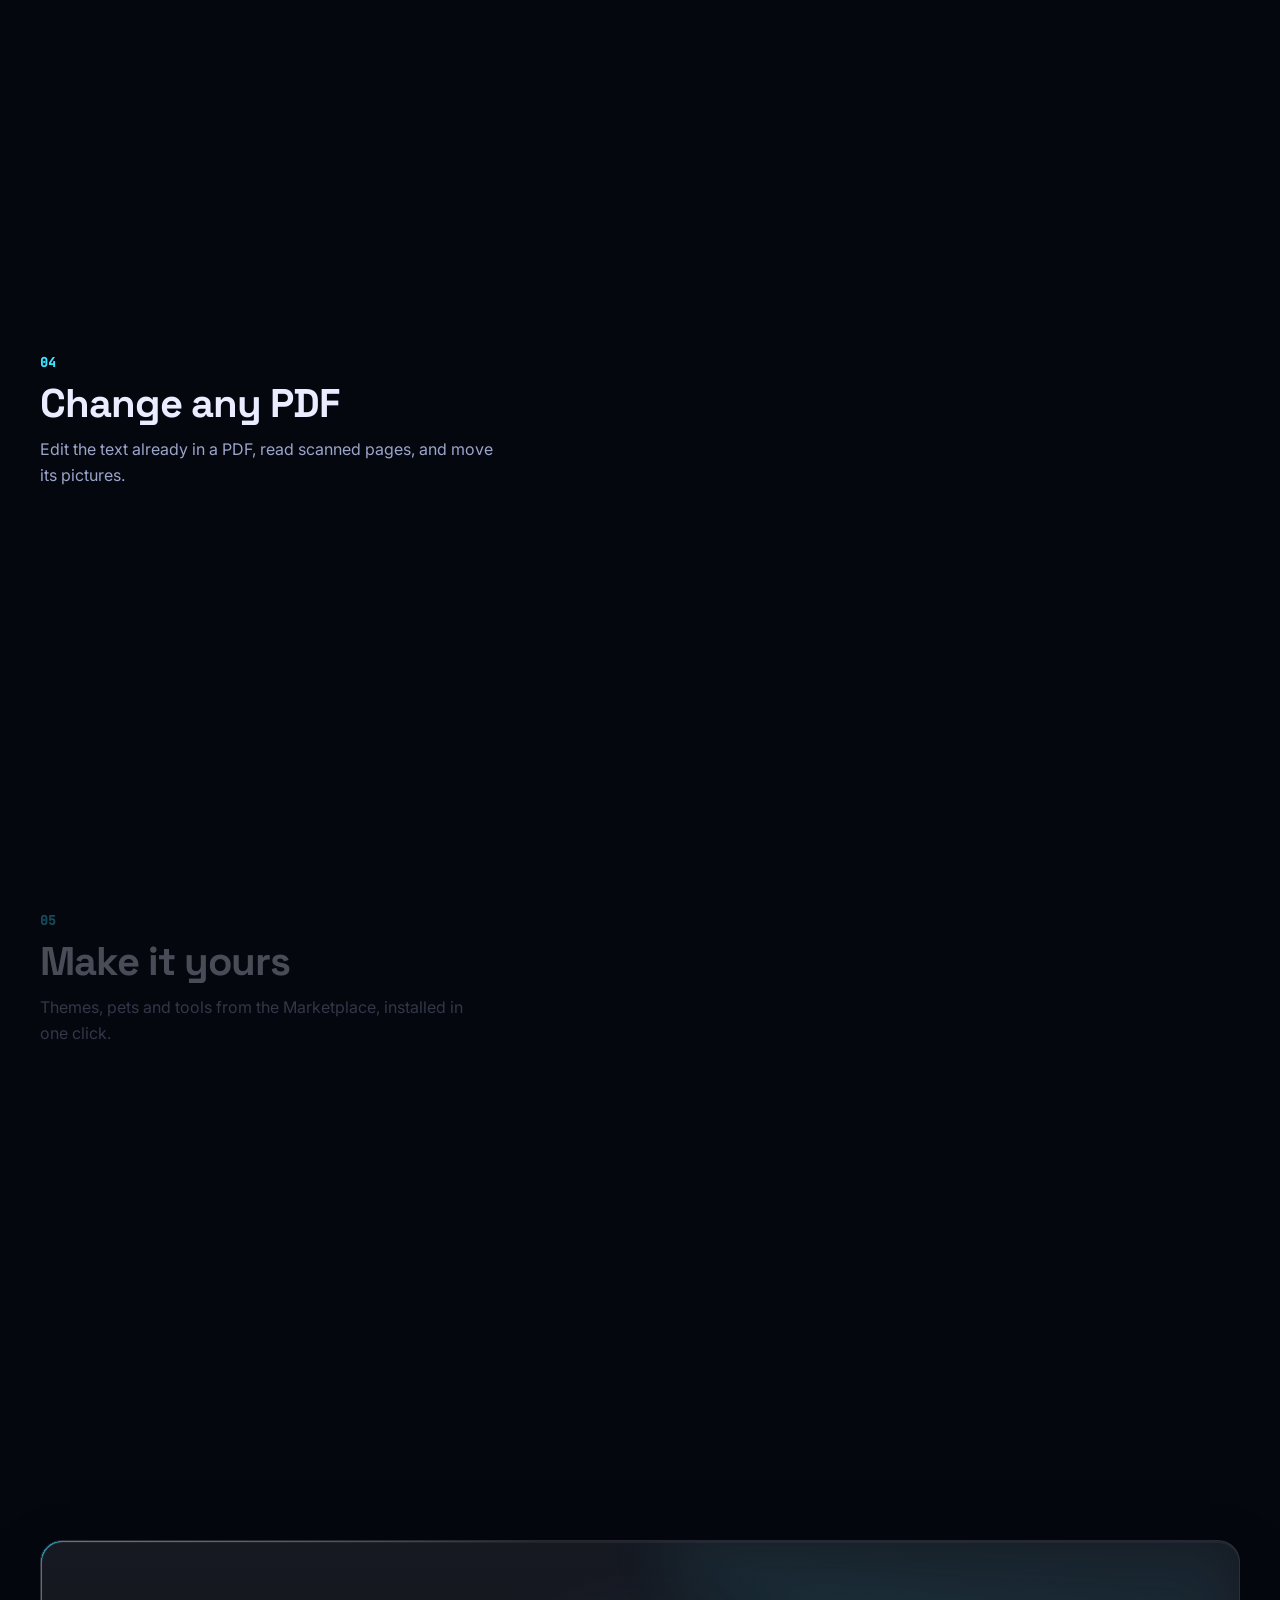
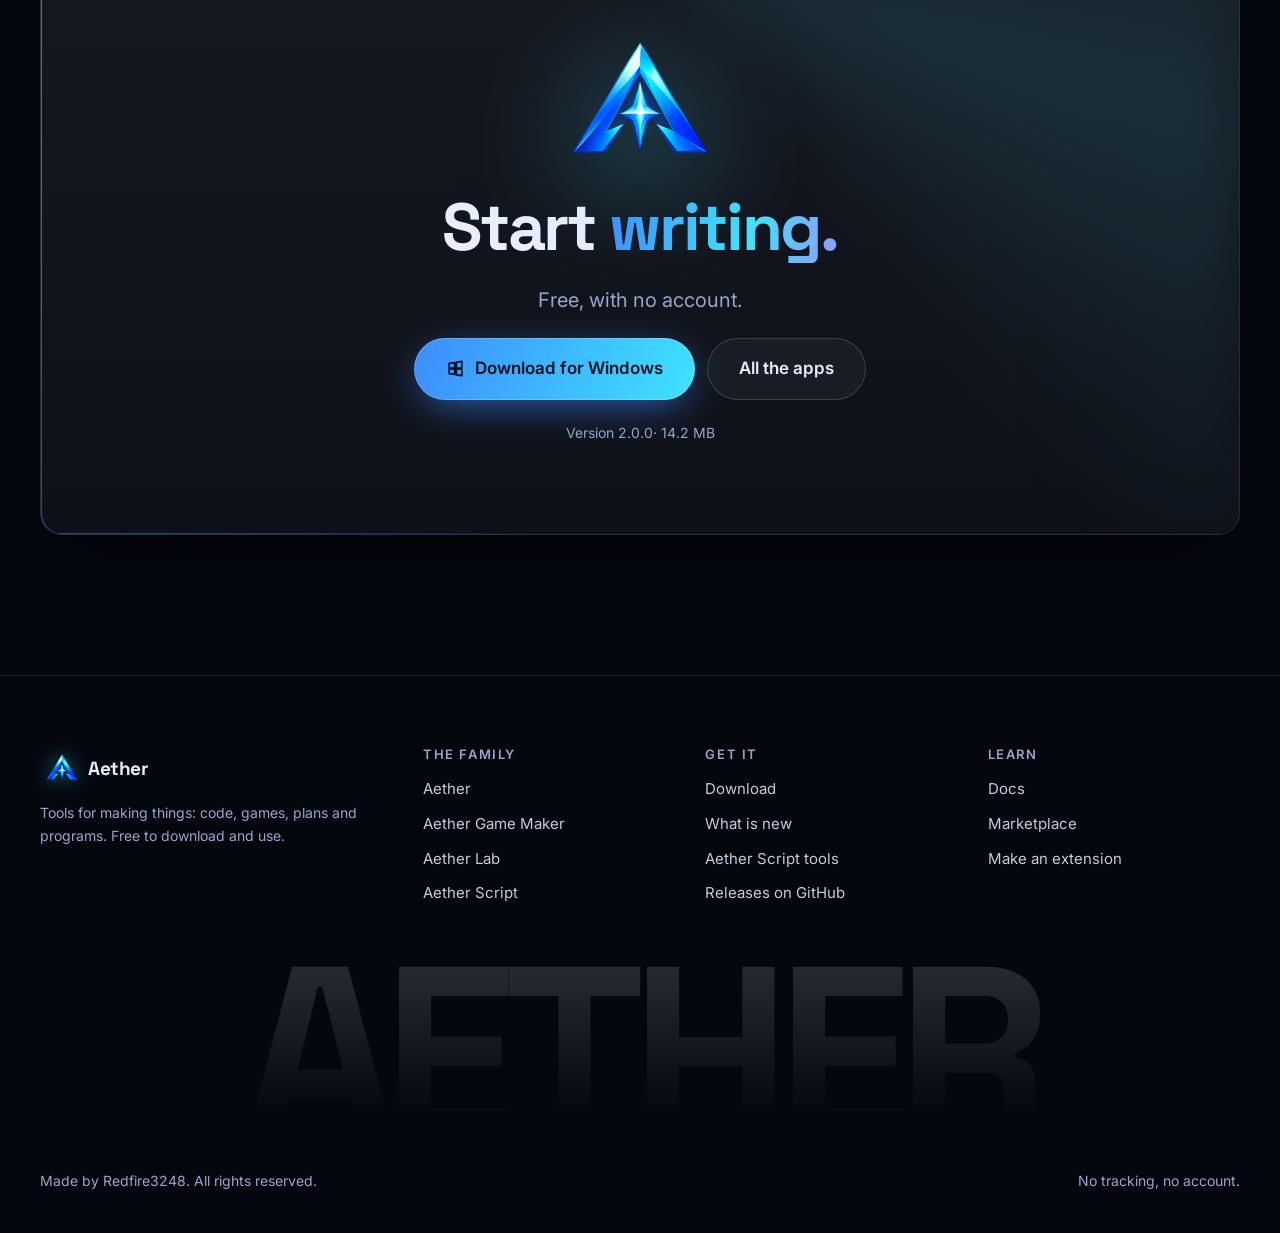
==== commit 9ca2ce56: "Smoother site, and nothing highlights when you drag - Positions are read before styles are written (" ====
--- a/aether.html
+++ b/aether.html
@@ -14,7 +14,7 @@
   <link rel="preconnect" href="https://fonts.googleapis.com">
   <link rel="preconnect" href="https://fonts.gstatic.com" crossorigin>
   <link href="https://fonts.googleapis.com/css2?family=Inter:wght@400;500;600&family=Space+Grotesk:wght@500;700&display=swap" rel="stylesheet">
-  <link rel="stylesheet" href="assets/css/site.css?v=4">
+  <link rel="stylesheet" href="assets/css/site.css?v=6">
   <script>try{var t=localStorage.getItem('aether-site-theme');if(t&&/Paper/.test(t))document.documentElement.dataset.mode='light'}catch(e){}</script>
 
 </head>
@@ -281,8 +281,8 @@
     </div>
   </footer>
 
-  <script src="assets/js/site.js?v=5" defer></script>
-  <script src="assets/js/aurora.js?v=3" defer></script>
-  <script src="assets/js/fx.js?v=3" defer></script>
+  <script src="assets/js/site.js?v=6" defer></script>
+  <script src="assets/js/aurora.js?v=4" defer></script>
+  <script src="assets/js/fx.js?v=4" defer></script>
 </body>
 </html>
--- a/assets/css/site.css
+++ b/assets/css/site.css
@@ -75,7 +75,7 @@
 .bg-lights i:nth-child(1) { background: var(--a1); left: -25vmax; top: 30vh; }
 .bg-lights i:nth-child(2) { background: var(--a2); right: -30vmax; top: 90vh; opacity: .1; }
 [data-mode='light'] .bg-lights i { opacity: .12; }
-.grain { position: fixed; inset: 0; z-index: -1; pointer-events: none; opacity: .05; mix-blend-mode: overlay;
+.grain { position: fixed; inset: 0; z-index: -1; pointer-events: none; opacity: .035;
   background-image: url("data:image/svg+xml,%3Csvg xmlns='http://www.w3.org/2000/svg' width='160' height='160'%3E%3Cfilter id='n'%3E%3CfeTurbulence type='fractalNoise' baseFrequency='.85' numOctaves='2' stitchTiles='stitch'/%3E%3C/filter%3E%3Crect width='100%25' height='100%25' filter='url(%23n)'/%3E%3C/svg%3E"); }
 .progress { position: fixed; left: 0; right: 0; top: 0; height: 2px; z-index: 60; pointer-events: none; }
 .progress i { display: block; height: 100%; background: linear-gradient(90deg, var(--a1), var(--a2), var(--a3)); transform-origin: 0 50%; transform: scaleX(0); box-shadow: 0 0 12px var(--a2); }
@@ -230,7 +230,6 @@
 .card {
   position: relative; isolation: isolate; border-radius: var(--r); background: linear-gradient(180deg, var(--glass-2), var(--glass));
   border: 1px solid var(--line); box-shadow: var(--shadow); overflow: hidden;
-  backdrop-filter: blur(14px); -webkit-backdrop-filter: blur(14px);
 }
 .card::after { /* the light that follows the mouse */
   content: ''; position: absolute; inset: 0; z-index: -1; pointer-events: none; opacity: 0; transition: opacity .4s;
@@ -776,11 +775,11 @@
 .device .mk-bar { position: relative; z-index: 2; }
 .device-view { position: relative; aspect-ratio: var(--ar, 16 / 10); overflow: hidden; }
 .device-view > img { position: absolute; inset: 0; width: 100%; height: 100%; object-fit: cover; object-position: top left; }
-.device-view::after { /* a slow sheen across the glass */
-  content: ''; position: absolute; inset: 0; pointer-events: none; z-index: 1;
-  background: linear-gradient(115deg, transparent 35%, rgb(255 255 255 / .07) 45%, transparent 55%) 0 0 / 300% 100%; animation: sheen 9s var(--ease) infinite;
-}
-@keyframes sheen { 0%, 60% { background-position: 150% 0; } 100% { background-position: -150% 0; } }
+.device-view::after { /* a slow sheen across the glass: a band that slides (moved, not repainted, so it costs nothing) */
+  content: ''; position: absolute; top: 0; bottom: 0; left: 0; width: 45%; pointer-events: none; z-index: 1;
+  background: linear-gradient(115deg, transparent 20%, rgb(255 255 255 / .07) 50%, transparent 80%); transform: translate3d(-110%, 0, 0); will-change: transform; animation: sheen 9s var(--ease) infinite;
+}
+@keyframes sheen { 0%, 60% { transform: translate3d(-110%, 0, 0); } 100% { transform: translate3d(250%, 0, 0); } }
 .device-empty { position: absolute; inset: 0; display: none; place-items: center; align-content: center; gap: 14px; text-align: center; color: #aab3d6; font: 500 14px var(--font-b); padding: 20px;
   background: radial-gradient(60% 60% at 50% 45%, color-mix(in srgb, var(--a1) 22%, transparent), transparent 70%), repeating-linear-gradient(0deg, rgb(255 255 255 / .025) 0 1px, transparent 1px 28px), repeating-linear-gradient(90deg, rgb(255 255 255 / .025) 0 1px, transparent 1px 28px), #0a0c16; }
 .device-empty img { width: 72px; height: 72px; filter: drop-shadow(0 10px 30px color-mix(in srgb, var(--a1) 70%, transparent)); animation: float 6s ease-in-out infinite; }
@@ -946,15 +945,15 @@
 [data-style='pixel'] .fx-rip { border-radius: 0; }
 @keyframes fx-rip { to { transform: scale(1); opacity: 0; } }
 /* the header's grid lights up around the mouse */
-.hero-grid::after { content: ''; position: absolute; inset: 0;
+.grid-glow { position: absolute; left: 0; top: 0; width: 440px; height: 440px; pointer-events: none; will-change: transform; transform: translate3d(-999px, -999px, 0);
   background-image: linear-gradient(color-mix(in srgb, var(--a2) 70%, transparent) 1px, transparent 1px), linear-gradient(90deg, color-mix(in srgb, var(--a2) 70%, transparent) 1px, transparent 1px); background-size: 64px 64px;
-  -webkit-mask-image: radial-gradient(220px circle at var(--gx, -999px) var(--gy, -999px), #000, transparent); mask-image: radial-gradient(220px circle at var(--gx, -999px) var(--gy, -999px), #000, transparent); }
+  -webkit-mask-image: radial-gradient(closest-side, #000, transparent); mask-image: radial-gradient(closest-side, #000, transparent); }
 /* chips and file links lift when the mouse is on them */
 .get-has li, .fam li { transition: transform .3s var(--spring), border-color .3s, background-color .3s, box-shadow .3s; }
 .get-has li:hover, .fam li:hover { transform: translateY(-2px); border-color: color-mix(in srgb, var(--c2, var(--a2)) 60%, transparent); background: color-mix(in srgb, var(--c1, var(--a1)) 14%, transparent); box-shadow: 0 8px 20px -10px var(--c1, var(--a1)); }
 .get-logo, .fam-logo { will-change: transform; }
 .get:hover .get-logo { filter: drop-shadow(0 12px 34px color-mix(in srgb, var(--c1) 85%, transparent)); }
-@media (prefers-reduced-motion: reduce) { .fx-canvas, .fx-spot, .hero-grid::after { display: none; } }
+@media (prefers-reduced-motion: reduce) { .fx-canvas, .fx-spot, .grid-glow { display: none; } }
 
 /* the bar at the top on a phone: the name, the theme, the menu, and Download only when it fits */
 .brand, .nav-tools { flex: none; }
@@ -988,3 +987,10 @@
 [data-style='pixel'] .boot-bar i, [data-style='pixel'] .boot-key i { border-radius: 0; }
 @media (max-width: 640px) { .boot-row { grid-template-columns: 1fr; gap: 8px; } }
 @media (prefers-reduced-motion: reduce) { .boot-bar i { transform: none; transition: none; } .boot-bar b { opacity: 1; transition: none; } }
+
+/* nothing on the page highlights when you drag over it, and pictures don't drag away; only code, checksums and
+   commands can still be selected (to copy them) */
+body { -webkit-user-select: none; user-select: none; -webkit-tap-highlight-color: transparent; }
+img, svg, canvas, video { -webkit-user-drag: none; user-drag: none; }
+code, pre, kbd, input, textarea, .get-sum > code, [data-copy] { -webkit-user-select: text; user-select: text; }
+.get-sum > code { -webkit-user-select: all; user-select: all; }
